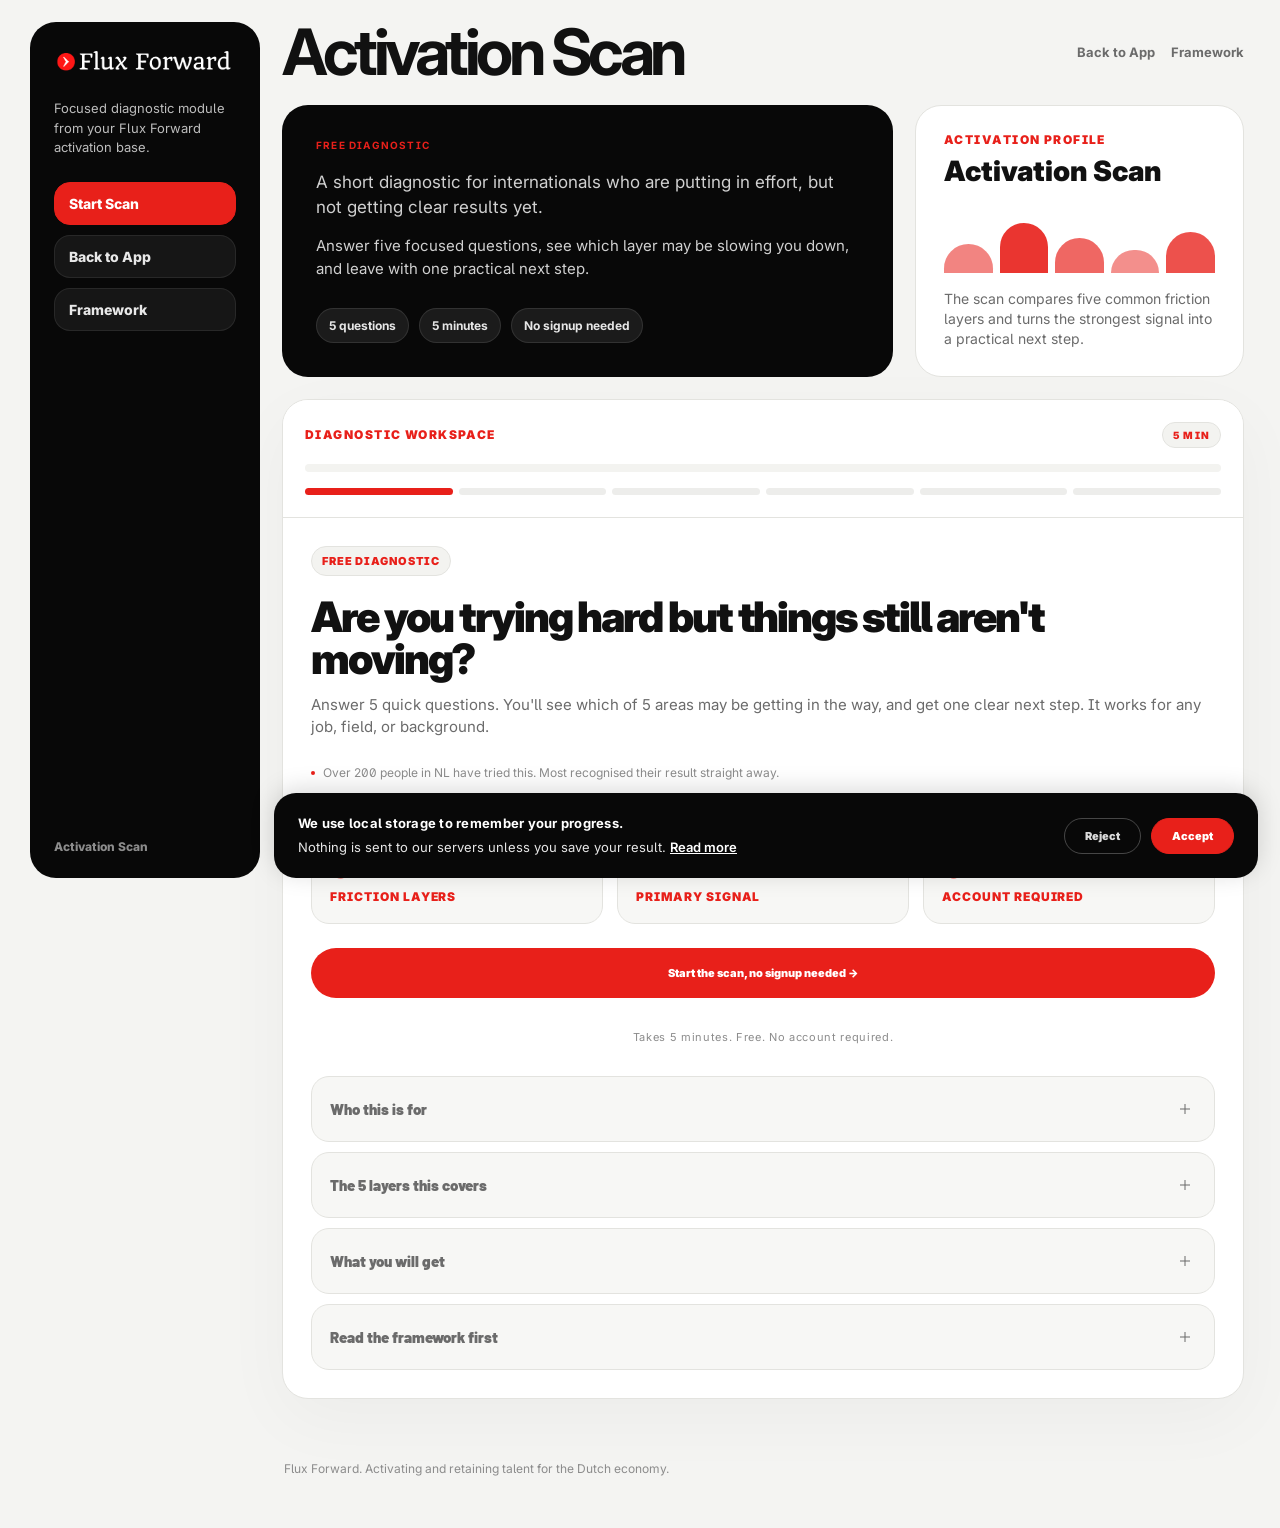
==== index.html @ 761796fd "Add files via upload" ====
<!DOCTYPE html>
<html lang="en">
<head>
  <meta charset="UTF-8" />
  <meta name="viewport" content="width=device-width, initial-scale=1.0" />
  <title>Activation Scan: Flux Forward</title>
  <meta name="description" content="A 5-minute diagnostic for internationals in the Netherlands. Find out which layer may be getting in the way of your progress." />
  <link rel="preconnect" href="https://fonts.googleapis.com" />
  <link rel="preconnect" href="https://fonts.gstatic.com" crossorigin />
  <link href="https://fonts.googleapis.com/css2?family=Barlow:ital,wght@0,400;0,600;0,700;1,700&family=Barlow+Condensed:wght@700;800&family=Inter:wght@400;600;700;800;900&display=swap" rel="stylesheet" />
  <style>
    *, *::before, *::after { box-sizing: border-box; margin: 0; padding: 0; }

    :root {
      --red: #E8201A;
      --red-dark: #c0180f;
      --red-light: #fff8f7;
      --red-mid: #fde8e7;
      --text: #111111;
      --text-muted: #5a5a5a;
      --text-hint: #a8a8a8;
      --border: rgba(0,0,0,0.06);
      --border-strong: rgba(0,0,0,0.14);
      --bg: #fafaf8;
      --bg-card: #ffffff;
      --bg-off: #f4f3f0;
      --bg-subtle: #faf9f7;
      --green: #0f6b37;
      --green-light: #f0f8f3;
      --transition: 0.2s cubic-bezier(0.32, 0.72, 0, 1);
      --transition-slow: 0.4s cubic-bezier(0.32, 0.72, 0, 1);
    }

    html { scroll-behavior: smooth; }

    body {
      font-family: 'Barlow', sans-serif;
      background: var(--bg);
      color: var(--text);
      min-height: 100vh;
      display: flex;
      flex-direction: column;
      -webkit-font-smoothing: antialiased;
      -moz-osx-font-smoothing: grayscale;
      font-feature-settings: "ss01", "ss02";
    }

    ::selection { background: var(--text); color: white; }

    /* ── NAV ── */
    nav {
      padding: 1.25rem 2rem;
      display: flex;
      align-items: center;
      justify-content: space-between;
      background: rgba(250, 250, 248, 0.85);
      backdrop-filter: blur(20px);
      -webkit-backdrop-filter: blur(20px);
      border-bottom: 1px solid var(--border);
      position: sticky;
      top: 0;
      z-index: 100;
    }
    .nav-logo { text-decoration: none; display: inline-flex; align-items: center; gap: 8px; }
    .nav-logo::before {
      content: '';
      width: 7px;
      height: 7px;
      background: var(--red);
      border-radius: 50%;
    }
    .logo-text {
      font-weight: 700;
      font-size: 12px;
      letter-spacing: 0.14em;
      color: var(--text);
      text-transform: uppercase;
    }
    .nav-tag {
      font-size: 10px;
      font-weight: 600;
      color: var(--text-hint);
      letter-spacing: 0.16em;
      text-transform: uppercase;
    }

    /* ── HERO ── */
    .hero {
      padding: 6rem 2rem 4.5rem;
      text-align: center;
      max-width: 760px;
      margin: 0 auto;
      position: relative;
    }
    .hero-badge {
      display: inline-flex;
      align-items: center;
      gap: 8px;
      font-size: 10px;
      font-weight: 700;
      letter-spacing: 0.18em;
      text-transform: uppercase;
      color: var(--red);
      margin-bottom: 2.5rem;
      padding: 6px 14px;
      background: var(--red-mid);
      border-radius: 100px;
    }
    .hero-badge::before {
      content: '';
      width: 6px;
      height: 6px;
      background: var(--red);
      border-radius: 50%;
      animation: pulse 2s ease-in-out infinite;
    }
    @keyframes pulse {
      0%, 100% { opacity: 1; transform: scale(1); }
      50% { opacity: 0.5; transform: scale(0.85); }
    }
    .hero h1 {
      font-family: 'Barlow Condensed', sans-serif;
      font-weight: 800;
      font-size: clamp(2.6rem, 7vw, 4.8rem);
      line-height: 0.95;
      text-transform: uppercase;
      color: var(--text);
      margin-bottom: 1.75rem;
      letter-spacing: -0.015em;
    }
    .hero h1 em {
      font-style: italic;
      color: var(--red);
      position: relative;
    }
    .hero-subtitle {
      font-size: 12px;
      font-weight: 700;
      color: var(--text-hint);
      letter-spacing: 0.08em;
      text-transform: uppercase;
      margin-bottom: 1.5rem;
    }
    .hero p {
      font-size: 17px;
      color: var(--text-muted);
      line-height: 1.7;
      max-width: 480px;
      margin: 0 auto 3rem;
      font-weight: 400;
    }
    .hero-meta {
      display: inline-flex;
      align-items: center;
      gap: 1.5rem;
      font-size: 10px;
      font-weight: 700;
      letter-spacing: 0.16em;
      text-transform: uppercase;
      color: var(--text-hint);
    }
    .hero-meta-item { position: relative; }
    .hero-meta-item:not(:last-child)::after {
      content: '';
      position: absolute;
      right: -0.8rem;
      top: 50%;
      transform: translateY(-50%);
      width: 3px;
      height: 3px;
      background: var(--text-hint);
      border-radius: 50%;
      opacity: 0.5;
    }

    /* ── SCAN CONTAINER & CARD ── */
    .scan-container {
      max-width: 580px;
      margin: 0 auto 8rem;
      padding: 0 1.5rem;
      width: 100%;
    }
    .scan-card {
      background: var(--bg-card);
      border: 1px solid var(--border);
      border-radius: 4px;
      padding: 2.75rem;
      box-shadow:
        0 1px 2px rgba(0,0,0,0.02),
        0 8px 32px rgba(0,0,0,0.04);
    }

    /* ── PROGRESS ── */
    .progress-track {
      height: 2px;
      background: var(--bg-off);
      margin-bottom: 0.875rem;
      overflow: hidden;
      border-radius: 2px;
    }
    .progress-fill {
      height: 100%;
      background: var(--text);
      transition: width 0.6s cubic-bezier(0.32, 0.72, 0, 1);
      border-radius: 2px;
    }
    .progress-text {
      font-size: 10px;
      font-weight: 700;
      letter-spacing: 0.14em;
      text-transform: uppercase;
      color: var(--text-hint);
      margin-bottom: 2.25rem;
    }

    /* ── STEPS & ANIMATIONS ── */
    .step { display: none; }
    .step.active {
      display: block;
      animation: stepIn 0.4s cubic-bezier(0.32, 0.72, 0, 1) both;
    }
    @keyframes stepIn {
      from { opacity: 0; transform: translateY(8px); }
      to { opacity: 1; transform: translateY(0); }
    }
    @keyframes fadeUp {
      from { opacity: 0; transform: translateY(4px); }
      to { opacity: 1; transform: translateY(0); }
    }

    /* ── STEP ELEMENTS ── */
    .step-label {
      display: inline-block;
      font-size: 9px;
      font-weight: 700;
      letter-spacing: 0.18em;
      text-transform: uppercase;
      color: var(--red);
      margin-bottom: 1.25rem;
      padding: 4px 10px;
      background: var(--red-mid);
      border-radius: 100px;
    }
    .question-text {
      font-family: 'Barlow Condensed', sans-serif;
      font-weight: 800;
      font-size: 26px;
      line-height: 1.15;
      color: var(--text);
      margin-bottom: 0.875rem;
      text-transform: uppercase;
      letter-spacing: -0.005em;
    }
    .question-context {
      font-size: 13px;
      color: var(--text-muted);
      line-height: 1.65;
      margin-bottom: 1.75rem;
      font-style: normal;
      padding: 0;
      border: none;
    }

    /* ── CHOICES ── */
    .choice-wrap {
      display: flex;
      flex-direction: column;
      gap: 6px;
      margin-bottom: 2.25rem;
    }
    .choice-option {
      display: flex;
      align-items: flex-start;
      gap: 14px;
      padding: 14px 16px;
      border: 1px solid var(--border-strong);
      border-radius: 3px;
      cursor: pointer;
      background: var(--bg-card);
      user-select: none;
      transition: all var(--transition);
      position: relative;
    }
    .choice-option:hover {
      border-color: var(--text);
      transform: translateX(2px);
    }
    .choice-option.selected {
      border-color: var(--red);
      background: var(--red-light);
      box-shadow: 0 0 0 3px rgba(232,32,26,0.08);
    }
    .choice-dot {
      width: 18px;
      height: 18px;
      border-radius: 50%;
      border: 1.5px solid var(--border-strong);
      flex-shrink: 0;
      display: flex;
      align-items: center;
      justify-content: center;
      transition: all var(--transition);
      margin-top: 1px;
    }
    .choice-option.selected .choice-dot {
      background: var(--red);
      border-color: var(--red);
      transform: scale(1.05);
    }
    .choice-inner {
      width: 6px;
      height: 6px;
      border-radius: 50%;
      background: white;
      opacity: 0;
      transition: opacity var(--transition);
    }
    .choice-option.selected .choice-inner { opacity: 1; }
    .choice-text {
      font-size: 14px;
      color: var(--text);
      line-height: 1.5;
    }

    /* ── PREVIEW SCREEN ── */
    .preview-action-block { margin-bottom: 2rem; }
    .preview-tagline {
      font-size: 15px;
      color: var(--text-muted);
      line-height: 1.7;
      margin-bottom: 1.25rem;
    }
    .preview-stats-line {
      font-size: 12px;
      color: var(--text-hint);
      line-height: 1.5;
      margin-bottom: 1.5rem;
      font-style: normal;
      display: inline-flex;
      align-items: center;
      gap: 8px;
    }
    .preview-stats-line::before {
      content: '';
      width: 4px;
      height: 4px;
      background: var(--red);
      border-radius: 50%;
      flex-shrink: 0;
    }
    .preview-reassurance {
      font-size: 11px;
      color: var(--text-hint);
      text-align: center;
      letter-spacing: 0.06em;
      margin-top: 1rem;
    }
    .layer-preview-item {
      display: flex;
      gap: 14px;
      padding: 12px 0;
      border-bottom: 1px solid var(--border);
      align-items: flex-start;
    }
    .layer-preview-item:last-child { border-bottom: none; }
    .layer-preview-num {
      font-size: 10px;
      font-weight: 700;
      color: var(--red);
      width: 18px;
      flex-shrink: 0;
      padding-top: 3px;
      letter-spacing: 0.06em;
    }
    .layer-preview-name {
      font-size: 13px;
      font-weight: 700;
      color: var(--text);
      margin-bottom: 3px;
    }
    .layer-preview-desc {
      font-size: 12px;
      color: var(--text-muted);
      line-height: 1.55;
    }

    /* ── ACCORDION ── */
    .accordion-section { border-top: 1px solid var(--border); }
    .accordion-toggle {
      width: 100%;
      display: flex;
      align-items: center;
      justify-content: space-between;
      padding: 1rem 0;
      background: none;
      border: none;
      cursor: pointer;
      font-family: 'Barlow', sans-serif;
      font-size: 12px;
      font-weight: 700;
      color: var(--text-muted);
      letter-spacing: 0.06em;
      text-align: left;
      transition: color var(--transition);
    }
    .accordion-toggle:hover { color: var(--text); }
    .accordion-icon {
      width: 20px;
      height: 20px;
      flex-shrink: 0;
      position: relative;
      transition: transform 0.25s cubic-bezier(0.32, 0.72, 0, 1);
    }
    .accordion-icon::before, .accordion-icon::after {
      content: '';
      position: absolute;
      background: var(--text-hint);
      transition: background var(--transition);
    }
    .accordion-icon::before {
      width: 10px;
      height: 1px;
      top: 50%;
      left: 50%;
      transform: translate(-50%, -50%);
    }
    .accordion-icon::after {
      width: 1px;
      height: 10px;
      top: 50%;
      left: 50%;
      transform: translate(-50%, -50%);
      transition: transform 0.25s cubic-bezier(0.32, 0.72, 0, 1);
    }
    .accordion-icon.open { transform: rotate(180deg); }
    .accordion-icon.open::after { transform: translate(-50%, -50%) scaleY(0); }
    .accordion-icon.open::before, .accordion-toggle:hover .accordion-icon::before, .accordion-toggle:hover .accordion-icon::after { background: var(--red); }
    .accordion-body {
      padding: 0 0 1.25rem;
      color: var(--text-muted);
      font-size: 13px;
      line-height: 1.7;
      animation: fadeUp 0.25s ease both;
    }
    .accordion-link {
      display: inline-flex;
      align-items: center;
      gap: 6px;
      font-size: 13px;
      color: var(--red);
      text-decoration: none;
      font-weight: 600;
      padding: 6px 0;
      transition: gap var(--transition);
    }
    .accordion-link:hover { gap: 10px; }

    /* ── FORM FIELDS ── */
    .field { margin-bottom: 1.1rem; }
    .field label {
      display: block;
      font-size: 10px;
      font-weight: 700;
      letter-spacing: 0.16em;
      text-transform: uppercase;
      color: var(--text-muted);
      margin-bottom: 8px;
    }
    .field input[type="text"], .field input[type="email"] {
      width: 100%;
      padding: 13px 14px;
      border: 1px solid var(--border-strong);
      border-radius: 3px;
      font-size: 15px;
      font-family: 'Barlow', sans-serif;
      background: var(--bg-card);
      color: var(--text);
      outline: none;
      transition: all var(--transition);
    }
    .field input:focus {
      border-color: var(--text);
      box-shadow: 0 0 0 3px rgba(17,17,17,0.06);
    }
    .gdpr-note {
      font-size: 11px;
      color: var(--text-hint);
      line-height: 1.65;
      margin-bottom: 1.5rem;
    }
    .gdpr-note a { color: var(--text-hint); text-decoration: underline; }

    /* ── BUTTONS ── */
    .btn-primary {
      width: 100%;
      padding: 16px;
      border: none;
      border-radius: 3px;
      font-size: 11px;
      font-weight: 700;
      font-family: 'Barlow', sans-serif;
      letter-spacing: 0.16em;
      text-transform: uppercase;
      cursor: pointer;
      background: var(--text);
      color: white;
      transition: background var(--transition), transform 0.1s;
      position: relative;
    }
    .btn-primary span { position: relative; z-index: 1; }
    .btn-primary:not(:disabled):hover { background: var(--red); }
    .btn-primary:disabled { background: #d4d4d4; color: white; cursor: not-allowed; }
    .btn-primary:not(:disabled):active { transform: scale(0.98); }
    .btn-secondary {
      width: 100%;
      padding: 16px;
      border: 1px solid var(--border-strong);
      border-radius: 3px;
      font-size: 11px;
      font-weight: 700;
      font-family: 'Barlow', sans-serif;
      letter-spacing: 0.16em;
      text-transform: uppercase;
      cursor: pointer;
      background: transparent;
      color: var(--text);
      transition: all var(--transition);
    }
    .btn-secondary:hover { background: var(--text); color: white; border-color: var(--text); }
    .btn-secondary:active { transform: scale(0.98); }
    .btn-row { display: grid; grid-template-columns: 1fr 1fr; gap: 0.75rem; }
    .btn-cta {
      display: block;
      width: 100%;
      padding: 18px;
      background: var(--red);
      color: white;
      border: none;
      border-radius: 3px;
      font-size: 11px;
      font-weight: 700;
      font-family: 'Barlow', sans-serif;
      letter-spacing: 0.16em;
      text-transform: uppercase;
      text-align: center;
      text-decoration: none;
      cursor: pointer;
      transition: all var(--transition);
      box-shadow: 0 1px 2px rgba(232,32,26,0.1), 0 6px 20px rgba(232,32,26,0.18);
    }
    .btn-cta:hover {
      background: var(--red-dark);
      box-shadow: 0 2px 4px rgba(232,32,26,0.15), 0 12px 32px rgba(232,32,26,0.25);
      transform: translateY(-1px);
    }
    .btn-cta:active { transform: translateY(0); }
    .btn-inline {
      display: block;
      width: 100%;
      padding: 13px 16px;
      background: transparent;
      color: var(--text-muted);
      border: 1px solid var(--border-strong);
      border-radius: 3px;
      font-size: 11px;
      font-weight: 700;
      font-family: 'Barlow', sans-serif;
      letter-spacing: 0.12em;
      text-transform: uppercase;
      text-align: center;
      text-decoration: none;
      cursor: pointer;
      transition: all var(--transition);
      margin-bottom: 2rem;
    }
    .btn-inline:hover {
      background: var(--text);
      color: white;
      border-color: var(--text);
    }

    /* ── RESULT ── */
    .result-eyebrow {
      display: inline-block;
      font-size: 10px;
      font-weight: 700;
      letter-spacing: 0.18em;
      text-transform: uppercase;
      color: var(--red);
      margin-bottom: 1rem;
      padding: 4px 10px;
      background: var(--red-mid);
      border-radius: 100px;
    }
    .result-title {
      font-family: 'Barlow Condensed', sans-serif;
      font-weight: 800;
      font-size: 34px;
      line-height: 1.05;
      color: var(--text);
      text-transform: uppercase;
      margin-bottom: 1.25rem;
      letter-spacing: -0.01em;
    }
    .result-desc {
      font-size: 15px;
      color: var(--text-muted);
      line-height: 1.75;
      margin-bottom: 1.75rem;
    }
    .insight-box {
      border: none;
      border-left: 2px solid var(--red);
      padding: 0.25rem 0 0.25rem 1.25rem;
      background: transparent;
      margin-bottom: 1.5rem;
    }
    .insight-label {
      font-size: 10px;
      font-weight: 700;
      letter-spacing: 0.18em;
      text-transform: uppercase;
      color: var(--red);
      margin-bottom: 8px;
    }
    .insight-text { font-size: 14px; color: var(--text); line-height: 1.75; }
    .next-box {
      border: none;
      border-left: 2px solid var(--green);
      padding: 0.25rem 0 0.25rem 1.25rem;
      background: transparent;
      margin-bottom: 2rem;
    }
    .next-label {
      font-size: 10px;
      font-weight: 700;
      letter-spacing: 0.18em;
      text-transform: uppercase;
      color: var(--green);
      margin-bottom: 8px;
    }
    .next-text { font-size: 14px; color: var(--text); line-height: 1.75; }

    /* ── ALL LAYERS / BAR CHART ── */
    .all-layers { margin-bottom: 2rem; }
    .all-layers-title {
      font-size: 10px;
      font-weight: 700;
      letter-spacing: 0.16em;
      text-transform: uppercase;
      color: var(--text-hint);
      margin-bottom: 1rem;
    }
    .layer-row {
      display: flex;
      align-items: center;
      gap: 12px;
      padding: 10px 0;
      border-bottom: 1px solid var(--border);
    }
    .layer-row:last-child { border-bottom: none; }
    .layer-row-name { font-size: 13px; font-weight: 600; color: var(--text); flex: 1; }
    .layer-bar-wrap {
      width: 120px;
      height: 4px;
      background: var(--bg-off);
      overflow: hidden;
      border-radius: 100px;
    }
    .layer-bar-fill {
      height: 100%;
      background: var(--red);
      border-radius: 100px;
      transition: width 0.7s cubic-bezier(0.32, 0.72, 0, 1);
    }
    .layer-bar-fill.low { background: #d4d4d4; }
    .layer-score-label {
      font-size: 10px;
      font-weight: 700;
      color: var(--text-hint);
      width: 56px;
      text-align: right;
      text-transform: uppercase;
      letter-spacing: 0.06em;
    }

    /* ── SECONDARY LAYERS ── */
    .secondary-section { margin-bottom: 2rem; }
    .secondary-title {
      font-size: 10px;
      font-weight: 700;
      letter-spacing: 0.16em;
      text-transform: uppercase;
      color: var(--text-hint);
      margin-bottom: 1rem;
    }
    .secondary-layer {
      border: 1px solid var(--border);
      border-radius: 3px;
      padding: 1rem 1.25rem;
      margin-bottom: 0.5rem;
      background: var(--bg-subtle);
      transition: all var(--transition);
    }
    .secondary-layer:hover { border-color: var(--border-strong); }
    .secondary-layer-name {
      font-size: 11px;
      font-weight: 700;
      letter-spacing: 0.1em;
      text-transform: uppercase;
      color: var(--text);
      margin-bottom: 4px;
    }
    .secondary-layer-text { font-size: 13px; color: var(--text-muted); line-height: 1.6; }

    /* ── ACCURACY BOX ── */
    .accuracy-box {
      border: 1px solid var(--border);
      border-radius: 3px;
      padding: 1.25rem;
      margin-bottom: 1.5rem;
      background: var(--bg-subtle);
    }
    .accuracy-title { font-size: 13px; font-weight: 700; color: var(--text); margin-bottom: 0.5rem; }
    .accuracy-sub { font-size: 13px; color: var(--text-muted); line-height: 1.65; margin-bottom: 0.75rem; }
    .accuracy-link {
      display: inline-flex;
      align-items: center;
      gap: 6px;
      font-size: 13px;
      color: var(--red);
      text-decoration: none;
      font-weight: 600;
      transition: gap var(--transition);
    }
    .accuracy-link:hover { gap: 10px; }

    /* ── DIVIDER ── */
    .divider {
      height: 1px;
      background: var(--border);
      margin: 2rem 0;
    }

    /* ── EMAIL CAPTURE ── */
    .email-capture {
      border: 1px solid var(--border);
      border-radius: 3px;
      padding: 1.75rem;
      margin-bottom: 1.5rem;
      background: var(--bg-subtle);
    }
    .email-capture-title {
      font-family: 'Barlow Condensed', sans-serif;
      font-weight: 800;
      font-size: 22px;
      text-transform: uppercase;
      color: var(--text);
      margin-bottom: 0.5rem;
      letter-spacing: -0.005em;
    }
    .email-capture-sub { font-size: 13px; color: var(--text-muted); line-height: 1.65; margin-bottom: 1.25rem; }
    .email-capture-success { font-size: 14px; color: var(--green); font-weight: 600; padding: 0.75rem 0; display: none; }

    /* ── CTA SECTION ── */
    .cta-softener {
      font-size: 13px;
      color: var(--text-muted);
      line-height: 1.65;
      margin-bottom: 1.25rem;
      font-style: normal;
      padding: 0 0 0 1rem;
      border-left: 2px solid var(--border-strong);
    }
    .cta-title {
      font-family: 'Barlow Condensed', sans-serif;
      font-weight: 800;
      font-size: 28px;
      text-transform: uppercase;
      color: var(--text);
      margin-bottom: 0.6rem;
      letter-spacing: -0.005em;
      line-height: 1.1;
    }
    .cta-sub { font-size: 14px; color: var(--text-muted); line-height: 1.7; margin-bottom: 1.5rem; }
    .minor-links { margin-top: 1.5rem; display: flex; flex-direction: column; gap: 0.5rem; }
    .minor-link {
      font-size: 13px;
      color: var(--text-muted);
      text-decoration: none;
      transition: color var(--transition);
      display: inline-flex;
      align-items: center;
      gap: 6px;
    }
    .minor-link:hover { color: var(--red); }
    .minor-link::before { content: '→'; opacity: 0.5; }

    /* ── TOOLTIP ── */
    .tooltip-wrap { position: relative; display: inline-flex; align-items: center; gap: 5px; }
    .tooltip-icon {
      width: 14px;
      height: 14px;
      border-radius: 50%;
      background: var(--bg-off);
      border: 1px solid var(--border-strong);
      color: var(--text-hint);
      font-size: 9px;
      font-weight: 700;
      display: inline-flex;
      align-items: center;
      justify-content: center;
      cursor: help;
      flex-shrink: 0;
      transition: all var(--transition);
    }
    .tooltip-wrap:hover .tooltip-icon {
      background: var(--text);
      color: white;
      border-color: var(--text);
    }
    .tooltip-popup {
      display: none;
      position: absolute;
      bottom: calc(100% + 8px);
      left: 50%;
      transform: translateX(-50%);
      background: var(--text);
      color: white;
      font-size: 12px;
      line-height: 1.5;
      padding: 10px 14px;
      width: 220px;
      z-index: 10;
      pointer-events: none;
      font-weight: 400;
      border-radius: 4px;
      box-shadow: 0 8px 24px rgba(0,0,0,0.18);
    }
    .tooltip-popup::after {
      content: '';
      position: absolute;
      top: 100%;
      left: 50%;
      transform: translateX(-50%);
      border: 5px solid transparent;
      border-top-color: var(--text);
    }
    .tooltip-wrap:hover .tooltip-popup,
    .tooltip-wrap:focus-within .tooltip-popup { display: block; }

    /* ── GUIDED ACTIVATION LAYER ── */
    .guided-layer { animation: stepIn 0.4s ease both; }
    .guided-question {
      font-family: 'Barlow Condensed', sans-serif;
      font-weight: 800;
      font-size: 22px;
      line-height: 1.2;
      color: var(--text);
      margin-bottom: 1.5rem;
      text-transform: uppercase;
      letter-spacing: -0.005em;
    }
    .guided-choices { display: flex; flex-direction: column; gap: 6px; margin-bottom: 2rem; }
    .guided-choice {
      display: flex;
      align-items: flex-start;
      gap: 14px;
      padding: 13px 16px;
      border: 1px solid var(--border-strong);
      border-radius: 3px;
      cursor: pointer;
      background: var(--bg-card);
      user-select: none;
      transition: all var(--transition);
    }
    .guided-choice:hover {
      border-color: var(--text);
      transform: translateX(2px);
    }
    .guided-choice.selected {
      border-color: var(--red);
      background: var(--red-light);
      box-shadow: 0 0 0 3px rgba(232,32,26,0.08);
    }
    .guided-choice-dot {
      width: 18px;
      height: 18px;
      border-radius: 50%;
      border: 1.5px solid var(--border-strong);
      flex-shrink: 0;
      display: flex;
      align-items: center;
      justify-content: center;
      transition: all var(--transition);
      margin-top: 2px;
    }
    .guided-choice.selected .guided-choice-dot {
      background: var(--red);
      border-color: var(--red);
      transform: scale(1.05);
    }
    .guided-choice-dot-inner {
      width: 6px;
      height: 6px;
      border-radius: 50%;
      background: white;
      opacity: 0;
      transition: opacity var(--transition);
    }
    .guided-choice.selected .guided-choice-dot-inner { opacity: 1; }
    .guided-choice-text { font-size: 14px; color: var(--text); line-height: 1.5; }
    .guided-response { display: none; animation: stepIn 0.4s ease both; }
    .guided-response.visible { display: block; }
    .guided-interpretation {
      border: none;
      border-left: 2px solid var(--border-strong);
      padding: 0.25rem 0 0.25rem 1.25rem;
      background: transparent;
      margin-bottom: 1.5rem;
    }
    .guided-interpretation-label {
      font-size: 10px;
      font-weight: 700;
      letter-spacing: 0.16em;
      text-transform: uppercase;
      color: var(--text-hint);
      margin-bottom: 8px;
    }
    .guided-interpretation-text { font-size: 14px; color: var(--text); line-height: 1.75; }
    .guided-next {
      border: none;
      border-left: 2px solid var(--green);
      padding: 0.25rem 0 0.25rem 1.25rem;
      background: transparent;
      margin-bottom: 1.75rem;
    }
    .guided-next-label {
      font-size: 10px;
      font-weight: 700;
      letter-spacing: 0.16em;
      text-transform: uppercase;
      color: var(--green);
      margin-bottom: 8px;
    }
    .guided-next-text { font-size: 14px; color: var(--text); line-height: 1.75; }
    .guided-support {
      border: 1px solid var(--border);
      border-radius: 3px;
      padding: 1.25rem;
      background: var(--bg-subtle);
      margin-bottom: 1.5rem;
    }
    .guided-support-text { font-size: 13px; color: var(--text-muted); line-height: 1.6; margin-bottom: 0.75rem; }
    .guided-support-link {
      display: inline-flex;
      align-items: center;
      gap: 6px;
      font-size: 13px;
      color: var(--red);
      text-decoration: none;
      font-weight: 600;
      transition: gap var(--transition);
    }
    .guided-support-link:hover { gap: 10px; }
    .guided-back {
      display: inline-flex;
      align-items: center;
      gap: 6px;
      font-size: 11px;
      font-weight: 700;
      letter-spacing: 0.12em;
      text-transform: uppercase;
      color: var(--text-hint);
      cursor: pointer;
      background: none;
      border: none;
      padding: 0;
      margin-bottom: 1.5rem;
      font-family: 'Barlow', sans-serif;
      transition: color var(--transition), gap var(--transition);
    }
    .guided-back:hover { color: var(--red); gap: 10px; }
    .guided-separator { height: 1px; background: var(--border); margin: 2rem 0; }
    .guided-entry {
      border: 1px solid var(--border);
      border-radius: 3px;
      padding: 1.75rem;
      margin-top: 2rem;
      background: var(--bg-subtle);
    }
    .guided-entry-label {
      display: inline-block;
      font-size: 10px;
      font-weight: 700;
      letter-spacing: 0.18em;
      text-transform: uppercase;
      color: var(--red);
      margin-bottom: 0.875rem;
      padding: 4px 10px;
      background: var(--red-mid);
      border-radius: 100px;
    }
    .guided-entry-title {
      font-family: 'Barlow Condensed', sans-serif;
      font-weight: 800;
      font-size: 22px;
      text-transform: uppercase;
      color: var(--text);
      margin-bottom: 0.6rem;
      letter-spacing: -0.005em;
    }
    .guided-entry-sub { font-size: 14px; color: var(--text-muted); line-height: 1.7; margin-bottom: 1.5rem; }

    /* ── FIELD-AGNOSTIC NOTE ── */
    .field-agnostic-note {
      font-size: 11px;
      color: var(--text-hint);
      font-style: normal;
      margin-bottom: 1.5rem;
      padding: 8px 12px;
      background: var(--bg-off);
      border-radius: 3px;
      border-left: none;
      display: inline-flex;
      align-items: flex-start;
      gap: 8px;
      width: 100%;
      line-height: 1.6;
    }
    .field-agnostic-note::before {
      content: '✦';
      color: var(--red);
      flex-shrink: 0;
    }

    /* ── CHECKBOX ── */
    .checkbox-label {
      display: flex;
      align-items: flex-start;
      gap: 10px;
      font-size: 13px;
      color: var(--text-muted);
      cursor: pointer;
      margin-bottom: 1rem;
      line-height: 1.5;
    }
    .checkbox-label input { margin-top: 2px; accent-color: var(--red); flex-shrink: 0; }


    /* ── GDPR CONSENT CHECKBOX ── */
    .consent-row {
      display: flex;
      align-items: flex-start;
      gap: 10px;
      padding: 12px 14px;
      background: var(--bg-off);
      border-radius: 3px;
      border-left: 2px solid var(--border-strong);
      margin-bottom: 1.25rem;
      transition: border-color var(--transition);
    }
    .consent-row.checked { border-left-color: var(--red); background: var(--red-light); }
    .consent-row input[type="checkbox"] {
      margin-top: 2px;
      width: 16px;
      height: 16px;
      flex-shrink: 0;
      accent-color: var(--red);
      cursor: pointer;
    }
    .consent-row label {
      font-size: 13px;
      color: var(--text);
      line-height: 1.5;
      cursor: pointer;
      text-transform: none;
      letter-spacing: 0;
      font-weight: 400;
      flex: 1;
    }
    .consent-row .consent-link {
      display: inline;
      color: var(--red);
      text-decoration: underline;
      font-weight: 600;
      cursor: pointer;
      background: none;
      border: none;
      padding: 0;
      font-family: inherit;
      font-size: inherit;
    }
    .consent-row .consent-link:hover { color: var(--red-dark); }

    /* ── MODAL ── */
    .modal-overlay {
      display: none;
      position: fixed;
      inset: 0;
      background: rgba(17,17,17,0.55);
      backdrop-filter: blur(4px);
      -webkit-backdrop-filter: blur(4px);
      z-index: 1000;
      align-items: center;
      justify-content: center;
      padding: 1.5rem;
      animation: modalFade 0.2s ease;
    }
    .modal-overlay.visible { display: flex; }
    @keyframes modalFade {
      from { opacity: 0; }
      to { opacity: 1; }
    }
    .modal-content {
      background: var(--bg-card);
      max-width: 540px;
      width: 100%;
      max-height: 85vh;
      overflow-y: auto;
      border-radius: 4px;
      padding: 2rem;
      position: relative;
      animation: modalSlide 0.3s cubic-bezier(0.32, 0.72, 0, 1);
      box-shadow: 0 24px 48px rgba(0,0,0,0.18);
    }
    @keyframes modalSlide {
      from { opacity: 0; transform: translateY(20px) scale(0.97); }
      to { opacity: 1; transform: translateY(0) scale(1); }
    }
    .modal-close {
      position: absolute;
      top: 1rem;
      right: 1rem;
      width: 32px;
      height: 32px;
      background: none;
      border: 1px solid var(--border);
      border-radius: 3px;
      font-size: 18px;
      color: var(--text-hint);
      cursor: pointer;
      display: flex;
      align-items: center;
      justify-content: center;
      transition: all var(--transition);
      line-height: 1;
    }
    .modal-close:hover { color: var(--text); border-color: var(--text); }
    .modal-eyebrow {
      display: inline-block;
      font-size: 9px;
      font-weight: 700;
      letter-spacing: 0.18em;
      text-transform: uppercase;
      color: var(--red);
      margin-bottom: 0.875rem;
      padding: 4px 10px;
      background: var(--red-mid);
      border-radius: 100px;
    }
    .modal-title {
      font-family: 'Barlow Condensed', sans-serif;
      font-weight: 800;
      font-size: 26px;
      text-transform: uppercase;
      color: var(--text);
      margin-bottom: 1rem;
      line-height: 1.1;
      letter-spacing: -0.005em;
    }
    .modal-section { margin-bottom: 1.25rem; }
    .modal-section-title {
      font-size: 11px;
      font-weight: 700;
      letter-spacing: 0.12em;
      text-transform: uppercase;
      color: var(--text);
      margin-bottom: 0.5rem;
    }
    .modal-section-text {
      font-size: 13px;
      color: var(--text-muted);
      line-height: 1.7;
    }
    .modal-section-text a { color: var(--red); text-decoration: underline; font-weight: 600; }
    .modal-divider { height: 1px; background: var(--border); margin: 1.25rem 0; }
    .modal-actions {
      display: flex;
      gap: 0.75rem;
      margin-top: 1.5rem;
    }
    .modal-actions .btn-primary { flex: 1; }


    /* ── COOKIE BANNER ── */
    .cookie-banner {
      display: none;
      position: fixed;
      bottom: 0;
      left: 0;
      right: 0;
      background: var(--text);
      color: white;
      padding: 1.25rem 1.5rem;
      z-index: 999;
      box-shadow: 0 -4px 24px rgba(0,0,0,0.15);
      animation: bannerSlide 0.35s cubic-bezier(0.32, 0.72, 0, 1);
    }
    .cookie-banner.visible { display: block; }
    @keyframes bannerSlide {
      from { transform: translateY(100%); }
      to { transform: translateY(0); }
    }
    .cookie-banner-inner {
      max-width: 1100px;
      margin: 0 auto;
      display: flex;
      align-items: center;
      gap: 1.5rem;
      flex-wrap: wrap;
      justify-content: space-between;
    }
    .cookie-banner-text {
      font-size: 13px;
      line-height: 1.6;
      color: rgba(255,255,255,0.9);
      flex: 1;
      min-width: 240px;
    }
    .cookie-banner-text strong {
      color: white;
      font-weight: 700;
      display: block;
      margin-bottom: 3px;
      font-size: 13px;
      letter-spacing: 0.02em;
    }
    .cookie-banner-text a {
      color: white;
      text-decoration: underline;
      font-weight: 600;
    }
    .cookie-banner-actions {
      display: flex;
      gap: 0.625rem;
      flex-shrink: 0;
    }
    .cookie-btn {
      padding: 10px 20px;
      border-radius: 3px;
      font-size: 11px;
      font-weight: 700;
      font-family: 'Barlow', sans-serif;
      letter-spacing: 0.14em;
      text-transform: uppercase;
      cursor: pointer;
      transition: all var(--transition);
      border: 1px solid transparent;
      white-space: nowrap;
    }
    .cookie-btn-reject {
      background: transparent;
      color: rgba(255,255,255,0.85);
      border-color: rgba(255,255,255,0.25);
    }
    .cookie-btn-reject:hover {
      background: rgba(255,255,255,0.08);
      border-color: rgba(255,255,255,0.5);
      color: white;
    }
    .cookie-btn-accept {
      background: var(--red);
      color: white;
      border-color: var(--red);
    }
    .cookie-btn-accept:hover {
      background: var(--red-dark);
      border-color: var(--red-dark);
    }
    @media (max-width: 600px) {
      .cookie-banner { padding: 1rem 1.25rem; }
      .cookie-banner-inner { gap: 1rem; }
      .cookie-banner-text { min-width: 100%; }
      .cookie-banner-actions { width: 100%; }
      .cookie-btn { flex: 1; padding: 12px; }
    }

    /* ── FOOTER ── */
    footer {
      margin-top: auto;
      padding: 2.5rem 2rem;
      text-align: center;
      font-size: 10px;
      font-weight: 700;
      letter-spacing: 0.14em;
      text-transform: uppercase;
      color: var(--text-hint);
      border-top: 1px solid var(--border);
    }
    footer a { color: var(--text-hint); text-decoration: none; transition: color var(--transition); }
    footer a:hover { color: var(--red); }

    /* ── RESPONSIVE ── */
    @media (max-width: 600px) {
      nav { padding: 1rem 1.25rem; }
      .scan-card { padding: 1.75rem 1.25rem; }
      .hero { padding: 4rem 1.5rem 3rem; }
      .hero-meta { flex-wrap: wrap; gap: 1rem; }
      .hero-meta-item:not(:last-child)::after { display: none; }
      .btn-row { grid-template-columns: 1fr; }
      .layer-bar-wrap { width: 80px; }
      .question-text { font-size: 22px; }
      .result-title { font-size: 27px; }
      .cta-title { font-size: 24px; }
    }
    /* PRODUCT UI PASS */
    body {
      background:
        linear-gradient(135deg, rgba(232,32,26,0.07), transparent 28rem),
        radial-gradient(circle at top right, rgba(15,107,55,0.08), transparent 24rem),
        var(--bg);
    }
    nav {
      padding: 1rem 2rem;
      box-shadow: 0 1px 0 rgba(255,255,255,0.75) inset;
    }
    .nav-actions { display: flex; align-items: center; gap: 1rem; }
    .nav-link {
      color: var(--text-muted);
      font-size: 11px;
      font-weight: 700;
      letter-spacing: 0.12em;
      text-decoration: none;
      text-transform: uppercase;
      transition: color var(--transition);
    }
    .nav-link:hover { color: var(--red); }
    .product-shell {
      width: min(1180px, calc(100% - 40px));
      margin: 0 auto;
      padding: 4rem 0 6rem;
      display: grid;
      grid-template-columns: minmax(0, 0.95fr) minmax(460px, 1.05fr);
      gap: 3rem;
      align-items: start;
    }
    .hero {
      max-width: none;
      margin: 0;
      padding: 2.25rem 0 0;
      text-align: left;
      position: sticky;
      top: 5.25rem;
    }
    .hero-badge { margin-bottom: 1.6rem; border-radius: 4px; }
    .hero h1 {
      font-size: clamp(3.4rem, 7vw, 6.6rem);
      line-height: 0.88;
      max-width: 560px;
      margin-bottom: 1.25rem;
      letter-spacing: 0;
    }
    .hero-subtitle {
      color: var(--text);
      font-size: 14px;
      line-height: 1.5;
      letter-spacing: 0.08em;
      max-width: 520px;
      margin-bottom: 1rem;
    }
    .hero p {
      margin: 0 0 1.75rem;
      max-width: 520px;
      font-size: 18px;
    }
    .hero-meta {
      display: flex;
      justify-content: flex-start;
      flex-wrap: wrap;
      margin-bottom: 2rem;
    }
    .hero-panel {
      max-width: 520px;
      background: rgba(255,255,255,0.74);
      border: 1px solid rgba(0,0,0,0.08);
      border-radius: 8px;
      padding: 1rem;
      box-shadow: 0 22px 70px rgba(0,0,0,0.08);
      backdrop-filter: blur(18px);
    }
    .hero-panel-top {
      display: flex;
      align-items: center;
      justify-content: space-between;
      gap: 1rem;
      padding-bottom: 0.85rem;
      border-bottom: 1px solid var(--border);
      margin-bottom: 1rem;
    }
    .hero-panel-title {
      font-size: 11px;
      font-weight: 700;
      letter-spacing: 0.14em;
      text-transform: uppercase;
      color: var(--text);
    }
    .hero-panel-status {
      display: inline-flex;
      align-items: center;
      gap: 6px;
      color: var(--green);
      font-size: 11px;
      font-weight: 700;
      letter-spacing: 0.12em;
      text-transform: uppercase;
    }
    .hero-panel-status::before {
      content: '';
      width: 7px;
      height: 7px;
      border-radius: 50%;
      background: var(--green);
    }
    .signal-grid {
      display: grid;
      grid-template-columns: repeat(5, 1fr);
      gap: 8px;
      align-items: end;
      height: 120px;
      margin-bottom: 1rem;
    }
    .signal-bar {
      border-radius: 5px 5px 2px 2px;
      background: linear-gradient(180deg, var(--red), #111);
      min-height: 22px;
      opacity: 0.9;
    }
    .signal-bar:nth-child(1) { height: 45%; opacity: 0.55; }
    .signal-bar:nth-child(2) { height: 78%; }
    .signal-bar:nth-child(3) { height: 55%; opacity: 0.68; }
    .signal-bar:nth-child(4) { height: 36%; opacity: 0.5; }
    .signal-bar:nth-child(5) { height: 64%; opacity: 0.78; }
    .hero-panel-copy {
      color: var(--text-muted);
      font-size: 13px;
      line-height: 1.6;
    }
    .scan-container {
      max-width: none;
      margin: 0;
      padding: 0;
    }
    .scan-card {
      border-radius: 8px;
      padding: 0;
      overflow: hidden;
      box-shadow: 0 24px 80px rgba(17,17,17,0.12);
    }
    .scan-header {
      padding: 1.35rem 1.5rem 1.25rem;
      background: var(--text);
      color: white;
    }
    .scan-header-row {
      display: flex;
      align-items: center;
      justify-content: space-between;
      gap: 1rem;
      margin-bottom: 1rem;
    }
    .scan-kicker {
      color: rgba(255,255,255,0.62);
      font-size: 10px;
      font-weight: 700;
      letter-spacing: 0.16em;
      text-transform: uppercase;
    }
    .scan-time {
      border: 1px solid rgba(255,255,255,0.2);
      border-radius: 999px;
      color: rgba(255,255,255,0.82);
      font-size: 10px;
      font-weight: 700;
      letter-spacing: 0.12em;
      padding: 6px 10px;
      text-transform: uppercase;
      white-space: nowrap;
    }
    .progress-track { background: rgba(255,255,255,0.14); margin-bottom: 0.8rem; }
    .progress-fill { background: var(--red); }
    .progress-text { color: rgba(255,255,255,0.62); margin-bottom: 0; }
    .progress-steps {
      display: grid;
      grid-template-columns: repeat(6, 1fr);
      gap: 6px;
      margin-top: 1rem;
    }
    .progress-dot {
      height: 5px;
      border-radius: 999px;
      background: rgba(255,255,255,0.16);
      transition: background var(--transition), transform var(--transition);
    }
    .progress-dot.active { background: var(--red); transform: scaleY(1.35); }
    .scan-body { padding: 2.4rem; }
    .question-text, .result-title, .cta-title, .email-capture-title, .guided-question { letter-spacing: 0; }
    .question-text { font-size: 30px; line-height: 1.08; max-width: 760px; }
    .question-context, .preview-tagline { font-size: 15px; }
    .field-agnostic-note {
      border-radius: 6px;
      border: 1px solid var(--border);
      background: var(--bg-subtle);
      padding: 12px 14px;
      margin-bottom: 1.4rem;
    }
    .choice-wrap { gap: 10px; }
    .choice-option {
      border-radius: 7px;
      padding: 16px;
      background: linear-gradient(180deg, #fff, #fbfbf9);
    }
    .choice-option:hover { transform: translateY(-1px); box-shadow: 0 10px 22px rgba(17,17,17,0.06); }
    .choice-option.selected { box-shadow: 0 0 0 3px rgba(232,32,26,0.09), 0 10px 24px rgba(232,32,26,0.08); }
    .btn-primary, .btn-secondary, .btn-cta, .btn-inline, .cookie-btn { border-radius: 6px; }
    .btn-primary, .btn-cta { min-height: 50px; }
    .step-label, .result-eyebrow, .hero-badge { border-radius: 5px; }
    .preview-card-grid {
      display: grid;
      grid-template-columns: repeat(3, 1fr);
      gap: 10px;
      margin: 1.5rem 0;
    }
    .preview-card {
      border: 1px solid var(--border);
      border-radius: 7px;
      padding: 1rem;
      background: var(--bg-subtle);
    }
    .preview-card-value {
      font-family: 'Barlow Condensed', sans-serif;
      font-size: 28px;
      font-weight: 800;
      line-height: 1;
      color: var(--red);
      margin-bottom: 6px;
    }
    .preview-card-label {
      color: var(--text-muted);
      font-size: 12px;
      font-weight: 700;
      letter-spacing: 0.08em;
      line-height: 1.35;
      text-transform: uppercase;
    }
    .result-title { font-size: 42px; }
    .result-hero {
      border-radius: 8px;
      background: linear-gradient(135deg, var(--text), #302423);
      color: white;
      padding: 1.5rem;
      margin-bottom: 1.5rem;
    }
    .result-hero .result-eyebrow { background: rgba(255,255,255,0.12); color: #fff; }
    .result-hero .result-title, .result-hero .result-desc { color: white; }
    .result-hero .result-desc { color: rgba(255,255,255,0.78); margin-bottom: 0; }
    .insight-box, .next-box, .accuracy-box, .email-capture, .guided-entry, .secondary-layer {
      border-radius: 8px;
      background: #fff;
      border: 1px solid var(--border);
      padding: 1.25rem;
    }
    .insight-box { border-left: 4px solid var(--red); }
    .next-box { border-left: 4px solid var(--green); }
    .all-layers {
      border: 1px solid var(--border);
      border-radius: 8px;
      padding: 1rem 1.25rem;
      background: var(--bg-subtle);
    }
    .layer-row.primary {
      background: var(--red-light);
      margin-inline: -0.55rem;
      padding-inline: 0.55rem;
      border-radius: 6px;
    }
    .layer-bar-wrap { height: 7px; width: 150px; }
    .email-capture, .guided-entry { background: var(--bg-subtle); }
    .minor-links {
      border-top: 1px solid var(--border);
      padding-top: 1rem;
    }
    @media (max-width: 980px) {
      .product-shell {
        grid-template-columns: 1fr;
        gap: 2rem;
        padding-top: 2.5rem;
      }
      .hero {
        position: static;
        padding-top: 0;
      }
      .hero h1 { max-width: 720px; }
      .hero p, .hero-subtitle, .hero-panel { max-width: 680px; }
    }
    @media (max-width: 600px) {
      .nav-tag, .nav-link { display: none; }
      .nav-actions { gap: 0.75rem; }
      .product-shell { width: min(100% - 24px, 1180px); padding: 2rem 0 4rem; }
      .scan-card { padding: 0; }
      .scan-body { padding: 1.5rem 1.15rem; }
      .scan-header { padding: 1.2rem 1.15rem; }
      .scan-header-row { align-items: flex-start; }
      .hero { padding: 0; }
      .hero h1 { font-size: clamp(3rem, 19vw, 4.5rem); }
      .hero p { font-size: 16px; }
      .hero-panel { display: none; }
      .preview-card-grid { grid-template-columns: 1fr; }
      .layer-row { align-items: flex-start; flex-wrap: wrap; }
      .layer-row-name { flex-basis: 100%; }
      .layer-bar-wrap { width: calc(100% - 68px); }
    }
    /* APP ALIGNMENT PASS */
    :root {
      --bg: #f4f4f2;
      --panel: #ffffff;
      --soft: #e3e3df;
      --black: #080808;
      --muted: #6b6b6b;
      --radius: 26px;
      --border: var(--soft);
      --border-strong: #c9c9c4;
      --bg-card: var(--panel);
      --bg-off: #f7f7f5;
      --bg-subtle: #f7f7f5;
      --text-muted: var(--muted);
      --text-hint: #8c8c8c;
    }
    html { scroll-padding-top: 22px; }
    body {
      font-family: Inter, Arial, Helvetica, sans-serif;
      background: var(--bg);
      padding: 22px;
      display: block;
      --app-frame-width: min(1220px, calc(100vw - 44px));
      --app-frame-left: calc((100vw - var(--app-frame-width)) / 2);
    }
    nav {
      position: fixed;
      left: var(--app-frame-left);
      top: 22px;
      bottom: 22px;
      width: 230px;
      z-index: 100;
      display: flex;
      flex-direction: column;
      align-items: stretch;
      justify-content: flex-start;
      gap: 24px;
      padding: 24px;
      background: var(--black);
      color: white;
      border: none;
      border-radius: var(--radius);
      box-shadow: none;
      backdrop-filter: none;
      -webkit-backdrop-filter: none;
    }
    .brand-block { display: block; }
    .nav-logo {
      display: block;
      margin-bottom: 24px;
    }
    .nav-logo::before { display: none; }
    .brand-logo {
      width: 100%;
      max-width: 180px;
      height: auto;
      display: block;
    }
    .sidebar-copy {
      color: #bdbdbd;
      font-size: 13px;
      line-height: 1.5;
    }
    .nav-actions {
      display: flex;
      flex-direction: column;
      gap: 10px;
      align-items: stretch;
      flex: 1;
    }
    .nav-link,
    .nav-tag {
      display: block;
      text-decoration: none;
      color: #e8e8e8;
      background: rgba(255,255,255,0.06);
      border: 1px solid rgba(255,255,255,0.08);
      padding: 12px 14px;
      border-radius: 16px;
      font-size: 14px;
      font-weight: 800;
      letter-spacing: 0;
      text-transform: none;
    }
    .nav-link.primary {
      background: var(--red);
      border-color: var(--red);
      color: white;
    }
    .nav-link:hover {
      color: white;
      background: rgba(255,255,255,0.11);
    }
    .nav-link.primary:hover { background: var(--red-dark); }
    .nav-tag {
      color: #8c8c8c;
      background: transparent;
      border: none;
      padding: 14px 0 0;
      margin-top: auto;
      font-size: 12px;
    }
    .product-shell {
      width: min(968px, calc(100vw - 318px));
      margin: 0 0 0 calc(var(--app-frame-left) + 230px);
      padding: 0 0 30px;
      display: grid;
      grid-template-columns: 1fr;
      gap: 22px;
    }
    .scan-topbar {
      display: flex;
      align-items: center;
      justify-content: space-between;
      gap: 22px;
    }
    .scan-topbar h1 {
      font-family: Inter, Arial, Helvetica, sans-serif;
      font-size: clamp(34px, 5vw, 64px);
      line-height: 0.95;
      letter-spacing: -0.07em;
      margin: 0;
      text-transform: none;
    }
    .scan-toplinks {
      display: flex;
      gap: 16px;
      flex-shrink: 0;
    }
    .scan-toplinks a {
      color: var(--muted);
      font-size: 13px;
      font-weight: 700;
      text-decoration: none;
    }
    .scan-toplinks a:hover { color: var(--red); }
    .hero {
      position: static;
      display: grid;
      grid-template-columns: 1.3fr 0.7fr;
      gap: 22px;
      padding: 0;
      background: transparent;
    }
    .hero-copy {
      background: var(--black);
      border-radius: var(--radius);
      padding: 34px;
      min-height: 260px;
      display: flex;
      flex-direction: column;
      justify-content: space-between;
    }
    .hero-copy .hero-badge {
      background: transparent;
      color: var(--red);
      border-radius: 0;
      margin: 0 0 18px;
      padding: 0;
      width: fit-content;
      letter-spacing: 0.12em;
    }
    .hero-copy .hero-badge::before { display: none; }
    .hero-copy h1 {
      display: none;
    }
    .hero-copy h1 em {
      color: white;
      font-style: normal;
    }
    .hero-copy .hero-subtitle {
      color: #d0d0d0;
      font-size: 17px;
      font-weight: 400;
      letter-spacing: 0;
      line-height: 1.5;
      text-transform: none;
      margin: 0 0 12px;
      padding: 0;
      max-width: 560px;
      background: transparent;
    }
    .hero-copy p {
      color: #d0d0d0;
      font-size: 15px;
      line-height: 1.55;
      margin: 0;
      padding: 0;
      max-width: 560px;
      background: transparent;
    }
    .hero-copy .hero-meta {
      justify-content: flex-start;
      gap: 10px;
      margin: 26px 0 0;
      padding: 0;
      border-radius: 0;
      background: transparent;
    }
    .hero > .hero-badge,
    .hero > h1,
    .hero > .hero-subtitle,
    .hero > p,
    .hero > .hero-meta {
      grid-column: 1;
      background: var(--black);
    }
    .hero > .hero-badge {
      align-self: start;
      width: fit-content;
      color: var(--red);
      margin: 0 34px -18px;
      padding: 34px 0 0;
      border-radius: 0;
      letter-spacing: 0.12em;
    }
    .hero > .hero-badge::before { display: none; }
    .hero > h1 {
      color: white;
      font-family: Inter, Arial, Helvetica, sans-serif;
      font-size: clamp(38px, 6vw, 64px);
      line-height: 0.95;
      letter-spacing: -0.07em;
      text-transform: none;
      max-width: none;
      margin: 0;
      padding: 54px 34px 14px;
      border-radius: var(--radius) var(--radius) 0 0;
    }
    .hero h1 em {
      color: white;
      font-style: normal;
    }
    .hero > .hero-subtitle {
      color: #d0d0d0;
      font-size: 17px;
      font-weight: 400;
      letter-spacing: 0;
      line-height: 1.5;
      text-transform: none;
      margin: 0;
      padding: 0 34px 12px;
      max-width: none;
    }
    .hero > p {
      color: #d0d0d0;
      font-size: 15px;
      line-height: 1.55;
      margin: 0;
      padding: 0 34px 0;
      max-width: none;
    }
    .hero > .hero-meta {
      justify-content: flex-start;
      gap: 10px;
      margin: 0;
      padding: 26px 34px 34px;
      border-radius: 0 0 var(--radius) var(--radius);
    }
    .hero-meta-item {
      color: #e6e6e6;
      background: rgba(255,255,255,0.08);
      border: 1px solid rgba(255,255,255,0.1);
      border-radius: 999px;
      padding: 9px 12px;
      font-size: 12px;
      font-weight: 700;
      letter-spacing: 0;
      text-transform: none;
    }
    .hero-meta-item:not(:last-child)::after { display: none; }
    .hero-panel {
      grid-column: 2;
      grid-row: auto;
      align-self: start;
      max-width: none;
      min-height: 0;
      height: auto;
      background: var(--panel);
      border: 1px solid var(--soft);
      border-radius: var(--radius);
      padding: 26px 28px;
      box-shadow: none;
      backdrop-filter: none;
    }
    .hero-panel-top {
      display: block;
      border-bottom: none;
      padding-bottom: 0;
      margin-bottom: 24px;
    }
    .hero-panel-title {
      color: var(--red);
      font-size: 12px;
      font-weight: 900;
      letter-spacing: 0.12em;
      margin-bottom: 10px;
    }
    .hero-panel-status {
      color: var(--text);
      font-size: 30px;
      line-height: 1;
      letter-spacing: -0.05em;
      text-transform: none;
      font-weight: 900;
      display: block;
    }
    .hero-panel-status::before { display: none; }
    .hero-panel-status::after { content: 'Activation Scan'; }
    .hero-panel-status { font-size: 0; }
    .hero-panel-status::after { font-size: 28px; }
    .signal-grid { height: 64px; gap: 7px; margin: 18px 0 16px; }
    .signal-bar { border-radius: 999px 999px 6px 6px; background: var(--red); }
    .hero-panel-copy {
      color: var(--muted);
      font-size: 14px;
      line-height: 1.45;
    }
    .scan-card {
      border: 1px solid var(--soft);
      border-radius: var(--radius);
      box-shadow: 0 20px 70px rgba(0,0,0,0.035);
      background: var(--panel);
    }
    .scan-header {
      background: var(--panel);
      color: var(--text);
      border-bottom: 1px solid var(--soft);
      padding: 22px;
    }
    .scan-header-row { margin-bottom: 16px; }
    .scan-kicker {
      color: var(--red);
      font-size: 12px;
      font-weight: 900;
      letter-spacing: 0.12em;
    }
    .scan-time {
      color: var(--red);
      background: #f3f3f0;
      border: 1px solid var(--soft);
      font-weight: 900;
      border-radius: 999px;
    }
    .progress-track {
      height: 8px;
      background: #f3f3f0;
      border-radius: 999px;
    }
    .progress-fill { background: var(--red); border-radius: 999px; }
    .progress-text {
      color: var(--muted);
      font-size: 12px;
      font-weight: 800;
      letter-spacing: 0;
      text-transform: none;
    }
    .progress-dot { height: 7px; background: #ededeb; }
    .progress-dot.active { background: var(--red); transform: none; }
    .scan-body { padding: 28px; }
    .step-label,
    .result-eyebrow,
    .guided-entry-label,
    .guided-interpretation-label,
    .guided-next-label,
    .insight-label,
    .next-label,
    .all-layers-title,
    .secondary-title,
    .field label,
    .accuracy-title {
      color: var(--red);
      font-size: 11px;
      font-weight: 900;
      letter-spacing: 0.08em;
    }
    .step-label,
    .result-eyebrow {
      background: #f3f3f0;
      border: 1px solid var(--soft);
      border-radius: 999px;
      padding: 7px 10px;
    }
    .question-text,
    .result-title,
    .cta-title,
    .email-capture-title,
    .guided-question {
      font-family: Inter, Arial, Helvetica, sans-serif;
      letter-spacing: -0.05em;
      text-transform: none;
      line-height: 1;
      font-weight: 900;
    }
    .question-text { font-size: clamp(28px, 4vw, 42px); }
    .question-context,
    .preview-tagline,
    .choice-text,
    .guided-entry-sub,
    .email-capture-sub,
    .result-desc,
    .insight-text,
    .next-text {
      color: var(--muted);
      line-height: 1.5;
    }
    .field-agnostic-note,
    .preview-card,
    .secondary-layer,
    .accuracy-box,
    .email-capture,
    .guided-entry,
    .all-layers,
    .insight-box,
    .next-box {
      border-color: var(--soft);
      background: #f7f7f5;
      border-radius: 18px;
    }
    .accordion-section {
      border: 1px solid var(--soft);
      border-radius: 18px;
      background: #f7f7f5;
      overflow: hidden;
      margin-top: 10px;
    }
    .accordion-toggle {
      min-height: 64px;
      padding: 0 18px;
      color: var(--muted);
      font-size: 15px;
      font-weight: 900;
      letter-spacing: 0;
      text-transform: none;
    }
    .accordion-toggle span:first-child {
      line-height: 1.2;
    }
    .accordion-icon {
      width: 22px;
      height: 22px;
      color: transparent;
      font-size: 0;
    }
    .accordion-icon::before,
    .accordion-icon::after {
      background: var(--muted);
    }
    .accordion-icon.open::before,
    .accordion-toggle:hover .accordion-icon::before,
    .accordion-toggle:hover .accordion-icon::after {
      background: var(--red);
    }
    .accordion-body {
      padding: 0 18px 18px;
      border-top: 1px solid var(--soft);
      background: #fff;
    }
    .preview-card-grid { gap: 14px; }
    .preview-card { padding: 18px; }
    .preview-card-value {
      font-family: Inter, Arial, Helvetica, sans-serif;
      color: var(--red);
      font-size: 34px;
      font-weight: 900;
      letter-spacing: -0.05em;
    }
    .preview-card-label {
      color: var(--red);
      font-size: 12px;
      font-weight: 900;
    }
    .choice-option,
    .guided-choice {
      border-color: var(--soft);
      border-radius: 18px;
      background: #f7f7f5;
      padding: 18px;
    }
    .choice-option:hover,
    .guided-choice:hover {
      border-color: var(--red);
      box-shadow: none;
      transform: translateY(-1px);
    }
    .choice-option.selected,
    .guided-choice.selected {
      background: #fff8f7;
      border-color: var(--red);
      box-shadow: none;
    }
    .choice-dot,
    .guided-choice-dot { border-color: #c9c9c4; }
    .choice-option.selected .choice-dot,
    .guided-choice.selected .guided-choice-dot { background: var(--red); border-color: var(--red); }
    .btn-primary,
    .btn-secondary,
    .btn-cta,
    .btn-inline,
    .cookie-btn,
    .guided-support-link,
    .accordion-link,
    .accuracy-link {
      border-radius: 999px;
      font-family: Inter, Arial, Helvetica, sans-serif;
      font-weight: 900;
      letter-spacing: 0;
      text-transform: none;
    }
    .btn-primary,
    .btn-cta {
      background: var(--red);
      color: white;
      box-shadow: none;
    }
    .btn-primary:not(:disabled):hover,
    .btn-cta:hover {
      background: var(--red-dark);
      box-shadow: none;
    }
    .btn-secondary,
    .btn-inline {
      background: #f7f7f5;
      border-color: var(--soft);
    }
    .result-hero {
      background: var(--black);
      border-radius: var(--radius);
      padding: 34px;
    }
    .result-title { font-size: clamp(34px, 5vw, 56px); }
    .result-hero .result-eyebrow {
      background: rgba(255,255,255,0.08);
      border-color: rgba(255,255,255,0.1);
      color: var(--red);
    }
    .result-hero .result-desc { color: #d0d0d0; }
    .insight-box { border-left: 0; }
    .next-box {
      border-left: 0;
      background: var(--black);
    }
    .next-box .next-label { color: var(--red); }
    .next-box .next-text { color: #e6e6e6; }
    .layer-row.primary {
      background: #fff8f7;
      border: 1px solid #f1c8c5;
    }
    .layer-bar-wrap { background: #e7e7e4; }
    .layer-bar-fill { background: var(--red); }
    .cta-softener {
      border-left: 0;
      background: #f7f7f5;
      border: 1px solid var(--soft);
      border-radius: 18px;
      padding: 18px;
    }
    footer {
      margin: 22px 0 0 calc(var(--app-frame-left) + 230px);
      width: min(968px, calc(100vw - 318px));
      border-top: none;
      padding: 10px 2px 30px;
      text-align: left;
      letter-spacing: 0;
      text-transform: none;
      font-weight: 400;
      font-size: 12px;
    }
    .cookie-banner {
      left: 274px;
      right: 22px;
      bottom: 22px;
      border-radius: 22px;
      background: var(--black);
    }
    .modal-content { border-radius: var(--radius); }
    @media(max-width: 980px) {
      body { padding: 14px; }
      nav {
        position: relative;
        left: auto;
        top: auto;
        bottom: auto;
        width: auto;
        min-height: auto;
        margin-bottom: 22px;
      }
      .nav-actions {
        grid-template-columns: repeat(3, minmax(0, 1fr));
      }
      .nav-tag { display: none; }
      .product-shell,
      footer {
        width: 100%;
        margin-left: 0;
      }
      .hero { grid-template-columns: 1fr; }
      .hero-panel {
        grid-column: 1;
        grid-row: auto;
      }
      .cookie-banner { left: 14px; right: 14px; bottom: 14px; }
    }
    @media(max-width: 620px) {
      nav { padding: 20px; border-radius: 22px; }
      .brand-logo { max-width: 180px; }
      .sidebar-copy { margin-bottom: 18px; }
      .nav-actions { grid-template-columns: 1fr; }
      .nav-link { display: block; }
      .scan-topbar {
        align-items: flex-start;
        flex-direction: column;
        gap: 18px;
      }
      .scan-toplinks { flex-wrap: wrap; }
      .hero-copy { padding: 24px; border-radius: 22px; min-height: auto; }
      .hero-copy h1 { font-size: 42px; }
      .hero-copy .hero-meta { gap: 8px; }
      .hero-panel { display: block; border-radius: 22px; }
      .hero > h1 {
        font-size: 42px;
        padding: 50px 24px 14px;
      }
      .hero > .hero-badge { margin-inline: 24px; padding-top: 28px; }
      .hero > .hero-subtitle,
      .hero > p { padding-inline: 24px; }
      .hero > .hero-meta { padding: 24px; }
      .scan-header,
      .scan-body,
      .hero-panel,
      .result-hero { padding: 22px; }
      .preview-card-grid { grid-template-columns: 1fr; }
      .btn-row { grid-template-columns: 1fr; }
      .cookie-banner-inner { display: grid; }
    }
  </style>
</head>
<body>

<nav>
  <div class="brand-block">
    <a href="https://app.fluxforward.world" class="nav-logo">
      <img src="logo.png" alt="Flux Forward" class="brand-logo" />
    </a>
    <p class="sidebar-copy">Focused diagnostic module from your Flux Forward activation base.</p>
  </div>
  <div class="nav-actions">
    <a class="nav-link primary" href="#scan">Start Scan</a>
    <a class="nav-link" href="https://app.fluxforward.world">Back to App</a>
    <a class="nav-link" href="https://blog.fluxforward.world/p/youre-not-stuck-youre-misdiagnosed" target="_blank" rel="noopener">Framework</a>
    <span class="nav-tag">Activation Scan</span>
  </div>
</nav>

<main class="product-shell">
<div class="scan-topbar">
  <h1>Activation Scan</h1>
  <div class="scan-toplinks">
    <a href="https://app.fluxforward.world">Back to App</a>
    <a href="https://blog.fluxforward.world/p/youre-not-stuck-youre-misdiagnosed" target="_blank" rel="noopener">Framework</a>
  </div>
</div>
<div class="hero">
  <div class="hero-copy">
  <div class="hero-badge">Free diagnostic</div>
  <h1>Activation Scan</h1>
  <p class="hero-subtitle">A short diagnostic for internationals who are putting in effort, but not getting clear results yet.</p>
  <p>Answer five focused questions, see which layer may be slowing you down, and leave with one practical next step.</p>
  <div class="hero-meta">
    <span class="hero-meta-item">5 questions</span>
    <span class="hero-meta-item">5 minutes</span>
    <span class="hero-meta-item">No signup needed</span>
  </div>
  </div>
  <div class="hero-panel" aria-hidden="true">
    <div class="hero-panel-top">
      <div class="hero-panel-title">Activation profile</div>
      <div class="hero-panel-status">Live scan</div>
    </div>
    <div class="signal-grid">
      <div class="signal-bar"></div>
      <div class="signal-bar"></div>
      <div class="signal-bar"></div>
      <div class="signal-bar"></div>
      <div class="signal-bar"></div>
    </div>
    <div class="hero-panel-copy">The scan compares five common friction layers and turns the strongest signal into a practical next step.</div>
  </div>
</div>

<div class="scan-container" id="scan">
  <div class="scan-card">
    <div class="scan-header">
      <div class="scan-header-row">
        <div class="scan-kicker">Diagnostic workspace</div>
        <div class="scan-time">5 min</div>
      </div>
      <div class="progress-track"><div class="progress-fill" id="progress" style="width:0%"></div></div>
      <div class="progress-text" id="progress-text"></div>
      <div class="progress-steps" aria-hidden="true">
        <span class="progress-dot active"></span>
        <span class="progress-dot"></span>
        <span class="progress-dot"></span>
        <span class="progress-dot"></span>
        <span class="progress-dot"></span>
        <span class="progress-dot"></span>
      </div>
    </div>
    <div class="scan-body">

    <!-- STEP 0: PREVIEW V2.8 -->
    <div class="step active" id="step-0">
      <div class="preview-action-block">
        <div class="step-label">Free diagnostic</div>
        <div class="question-text">Are you trying hard but things still aren't moving?</div>
        <p class="preview-tagline">Answer 5 quick questions. You'll see which of 5 areas may be getting in the way, and get one clear next step. It works for any job, field, or background.</p>
        <div class="preview-stats-line">Over 200 people in NL have tried this. Most recognised their result straight away.</div>
        <div class="preview-card-grid">
          <div class="preview-card">
            <div class="preview-card-value">5</div>
            <div class="preview-card-label">friction layers</div>
          </div>
          <div class="preview-card">
            <div class="preview-card-value">1</div>
            <div class="preview-card-label">primary signal</div>
          </div>
          <div class="preview-card">
            <div class="preview-card-value">0</div>
            <div class="preview-card-label">account required</div>
          </div>
        </div>
        <button class="btn-primary" onclick="goNext(0)" style="margin-bottom:1rem;">Start the scan, no signup needed &rarr;</button>
        <div class="preview-reassurance">Takes 5 minutes. Free. No account required.</div>
      </div>

      <div class="accordion-section">
        <button class="accordion-toggle" onclick="toggleAccordion('acc-for')">
          <span>Who this is for</span>
          <span class="accordion-icon" id="acc-for-icon">+</span>
        </button>
        <div class="accordion-body" id="acc-for" style="display:none;">
          <p>People who moved to the Netherlands and are still figuring things out: looking for work, switching direction, or trying to understand how things work here. It doesn't matter what field you're in or how long you've been here.</p>
          <p style="margin-top:0.75rem;color:var(--text-hint);font-size:13px;">If things are already going well for you, this probably won't tell you much. But if something feels off or unclear, it usually shows up here.</p>
        </div>
      </div>

      <div class="accordion-section">
        <button class="accordion-toggle" onclick="toggleAccordion('acc-layers')">
          <span>The 5 layers this covers</span>
          <span class="accordion-icon" id="acc-layers-icon">+</span>
        </button>
        <div class="accordion-body" id="acc-layers" style="display:none;">
          <div class="layer-preview-item"><div class="layer-preview-num">1</div><div><div class="layer-preview-name">Priority Confusion</div><div class="layer-preview-desc">You have too many options and can't decide which one to go with.</div></div></div>
          <div class="layer-preview-item"><div class="layer-preview-num">2</div><div><div class="layer-preview-name">System Blindness</div><div class="layer-preview-desc">You're not sure how things really work here, so you end up in the most obvious places, which are often not the most useful.</div></div></div>
          <div class="layer-preview-item"><div class="layer-preview-num">3</div><div><div class="layer-preview-name">Positioning Collapse</div><div class="layer-preview-desc">People don't seem to understand what you bring, even though your background is strong.</div></div></div>
          <div class="layer-preview-item"><div class="layer-preview-num">4</div><div><div class="layer-preview-name">Execution Fragmentation</div><div class="layer-preview-desc">You're doing a lot, but nothing is really moving forward. Each week feels like starting over.</div></div></div>
          <div class="layer-preview-item" style="border-bottom:none;"><div class="layer-preview-num">5</div><div><div class="layer-preview-name">Capacity Breakdown</div><div class="layer-preview-desc">You've been at this for a while and you're running low. Trying harder isn't helping anymore.</div></div></div>
        </div>
      </div>

      <div class="accordion-section">
        <button class="accordion-toggle" onclick="toggleAccordion('acc-get')">
          <span>What you will get</span>
          <span class="accordion-icon" id="acc-get-icon">+</span>
        </button>
        <div class="accordion-body" id="acc-get" style="display:none;">
          <ul style="padding-left:1.1rem;color:var(--text-muted);font-size:14px;line-height:2;">
            <li>Your primary layer with a full explanation</li>
            <li>A visual picture of all 5 layers</li>
            <li>A guided step to find your specific situation</li>
            <li>One concrete next step</li>
            <li>Option to save your result by email</li>
          </ul>
        </div>
      </div>

      <div class="accordion-section">
        <button class="accordion-toggle" onclick="toggleAccordion('acc-read')">
          <span>Read the framework first</span>
          <span class="accordion-icon" id="acc-read-icon">+</span>
        </button>
        <div class="accordion-body" id="acc-read" style="display:none;">
          <a href="https://blog.fluxforward.world/p/youre-not-stuck-youre-misdiagnosed" target="_blank" rel="noopener" class="accordion-link">You are not stuck. You are misdiagnosed. →</a>
          <a href="https://blog.fluxforward.world/p/how-activation-actually-happens" target="_blank" rel="noopener" class="accordion-link">How activation actually happens. →</a>
        </div>
      </div>
    </div>

    <!-- STEP 1: Priority Confusion -->
    <div class="step" id="step-1">
      <div class="step-label">Question 1 of 5</div>
      <div class="question-text">In the past two weeks, how many different directions have you actively been pursuing at the same time?</div>
      <div class="question-context">A lot of people arrive here with a plan, then find things look different in practice. It's easy to end up chasing several directions at once without really committing to any of them.</div>
      <div class="field-agnostic-note">These questions work for any field and any background. There are no right or wrong answers, just pick the one that feels most true.</div>
      <div class="choice-wrap" id="choices-1"></div>
      <div class="btn-row">
        <button class="btn-secondary" onclick="goBack(1)">← Back</button>
        <button class="btn-primary" id="btn-1" onclick="goNext(1)" disabled>Next →</button>
      </div>
    </div>

    <!-- STEP 2: System Blindness -->
    <div class="step" id="step-2">
      <div class="step-label">Question 2 of 5</div>
      <div class="question-text">When you think about your last 5 opportunities or conversations. How did most of them come about?</div>
      <div class="question-context">There's the obvious way to find work here, and then there's how things actually move. Most people start with job boards and LinkedIn. But a lot of real opportunities happen through people, before anything gets posted.</div>
      <div class="field-agnostic-note">These questions work for any field and any background. There are no right or wrong answers, just pick the one that feels most true.</div>
      <div class="choice-wrap" id="choices-2"></div>
      <div class="btn-row">
        <button class="btn-secondary" onclick="goBack(2)">← Back</button>
        <button class="btn-primary" id="btn-2" onclick="goNext(2)" disabled>Next →</button>
      </div>
    </div>

    <!-- STEP 3: Positioning Collapse -->
    <div class="step" id="step-3">
      <div class="step-label">Question 3 of 5</div>
      <div class="question-text">When someone asks what you do or what you're looking for here. What usually happens?</div>
      <div class="question-context">What made you stand out in your previous country doesn't always come across the same way here. It's not about your skills. It's about whether the people you talk to can quickly understand what you bring.</div>
      <div class="field-agnostic-note">These questions work for any field and any background. There are no right or wrong answers, just pick the one that feels most true.</div>
      <div class="choice-wrap" id="choices-3"></div>
      <div class="btn-row">
        <button class="btn-secondary" onclick="goBack(3)">← Back</button>
        <button class="btn-primary" id="btn-3" onclick="goNext(3)" disabled>Next →</button>
      </div>
    </div>

    <!-- STEP 4: Execution Fragmentation -->
    <div class="step" id="step-4">
      <div class="step-label">Question 4 of 5</div>
      <div class="question-text">Looking at last week. Which of these best describes how you spent your energy?</div>
      <div class="question-context">Being busy and moving forward are not the same thing. If your effort is scattered across too many things, nothing really builds. This question looks at whether your energy is focused enough to create real momentum.</div>
      <div class="field-agnostic-note">These questions work for any field and any background. There are no right or wrong answers, just pick the one that feels most true.</div>
      <div class="choice-wrap" id="choices-4"></div>
      <div class="btn-row">
        <button class="btn-secondary" onclick="goBack(4)">← Back</button>
        <button class="btn-primary" id="btn-4" onclick="goNext(4)" disabled>Next →</button>
      </div>
    </div>

    <!-- STEP 5: Capacity Breakdown -->
    <div class="step" id="step-5">
      <div class="step-label">Question 5 of 5</div>
      <div class="question-text">When you think about the next step you know you should take. What gets in the way most often?</div>
      <div class="question-context">Long transitions are tiring. After months of uncertainty and pressure, your energy and motivation quietly drop. At some point, pushing harder stops working and can actually make things worse.</div>
      <div class="field-agnostic-note">These questions work for any field and any background. There are no right or wrong answers, just pick the one that feels most true.</div>
      <div class="choice-wrap" id="choices-5"></div>
      <div class="btn-row">
        <button class="btn-secondary" onclick="goBack(5)">← Back</button>
        <button class="btn-primary" id="btn-5" onclick="goNext(5)" disabled>See my result →</button>
      </div>
    </div>

    <!-- RESULT -->
    <div class="step" id="step-result">
      <div class="result-hero">
        <div class="result-eyebrow" id="r-eyebrow">Your primary layer</div>
        <div class="result-title" id="r-title"></div>
        <div class="result-desc" id="r-desc"></div>
      </div>
      <div class="insight-box">
        <div class="insight-label">What this means</div>
        <div class="insight-text" id="r-insight"></div>
      </div>
      <div class="next-box">
        <div class="next-label">What to focus on next</div>
        <div class="next-text" id="r-next"></div>
      </div>
      <div class="divider"></div>
      <div class="all-layers" id="r-all-layers">
        <div class="all-layers-title">Your full picture</div>
        <div id="all-layers-list"></div>
      </div>
      <div class="secondary-section" id="r-secondary" style="display:none">
        <div class="secondary-title">Other layers worth noting</div>
        <div id="r-secondary-list"></div>
      </div>
      <div class="divider"></div>
      <div class="accuracy-box">
        <div class="accuracy-title">Does this feel accurate to you?</div>
        <div class="accuracy-sub">This is based on 5 questions, so it's a starting point, not the full picture. If something feels off or doesn't match, we'd like to hear it.</div>
        <a class="accuracy-link" href="mailto:hi@fluxforward.world?subject=Activation Scan feedback">Share your thoughts →</a>
      </div>

      <div class="guided-entry" id="guided-entry-block">
        <div class="guided-entry-label">Go deeper</div>
        <div class="guided-entry-title">Want to go a bit deeper?</div>
        <div class="guided-entry-sub">Pick the situation that sounds most like yours. You'll get a short explanation and one clear thing to do next.</div>
        <button class="btn-primary" onclick="startGuidedLayer()">Yes, show me more →</button>
      </div>

      <!-- GUIDED LAYER -->
      <div class="guided-layer" id="guided-layer" style="display:none;">
        <div class="guided-separator"></div>
        <button class="guided-back" onclick="hideGuidedLayer()">← Back to result</button>
        <div class="step-label" id="guided-layer-label">Going deeper</div>
        <div class="guided-question" id="guided-question-text"></div>
        <div class="guided-choices" id="guided-choices-list"></div>
        <div class="guided-response" id="guided-response">
          <div class="guided-interpretation">
            <div class="guided-interpretation-label">What this usually means</div>
            <div class="guided-interpretation-text" id="guided-interp-text"></div>
          </div>
          <div class="guided-next">
            <div class="guided-next-label">Your next step</div>
            <div class="guided-next-text" id="guided-next-text"></div>
          </div>
          <div class="guided-support" id="guided-support-block">
            <div class="guided-support-text" id="guided-support-text"></div>
            <a class="guided-support-link" href="https://calendly.com/flux-forward/activation-scan-call" target="_blank" rel="noopener">Book a free Activation Scan call →</a>
          </div>
        </div>
      </div>

      <div class="email-capture" id="email-capture-block">
        <div class="email-capture-title">Want to save this?</div>
        <div class="email-capture-sub">Leave your email and we'll keep a copy. Nothing else unless you ask.</div>
        <div class="field"><label>First name</label><input type="text" id="fname" placeholder="Your name" oninput="checkEmail()" /></div>
        <div class="field"><label>Email address</label><input type="email" id="email" placeholder="you@example.com" oninput="checkEmail()" /></div>
        <div class="consent-row" id="consent-row">
          <input type="checkbox" id="gdpr-consent" onchange="checkEmail()" />
          <label for="gdpr-consent">I agree to my data being stored by Flux Forward. <button type="button" class="consent-link" onclick="openGdprModal()">More info</button></label>
        </div>
        <div class="field" style="flex-direction:row;align-items:flex-start;gap:10px;display:flex;margin-bottom:1.25rem;">
          <input type="checkbox" id="newsletter" style="margin-top:3px;width:16px;height:16px;flex-shrink:0;accent-color:var(--red);cursor:pointer;" />
          <label for="newsletter" style="font-size:13px;color:var(--text-muted);line-height:1.5;cursor:pointer;text-transform:none;letter-spacing:0;">Keep me updated with insights and resources for internationals in the Netherlands. (optional)</label>
        </div>
        <button class="btn-primary" id="btn-save" onclick="saveResult()" disabled style="margin-bottom:0.75rem;"><span>Save my result →</span></button>
        <div class="email-capture-success" id="save-success">Saved. We'll be in touch if useful.</div>
        <button class="btn-secondary" onclick="skipSave()" style="font-size:11px;padding:10px;margin-top:0.5rem;">No thanks, skip this</button>
      </div>
      <div id="post-save-block" style="display:none;">
        <button class="btn-inline" onclick="copyResult()">Copy result summary</button>
      </div>
      <p class="cta-softener">For most people, one short conversation is enough to find that one clear next step.</p>
      <div class="cta-title" id="cta-title">Want help making this practical?</div>
      <div class="cta-sub" id="cta-sub">Book a free 15-minute Activation Scan call. We’ll go through your result together and give you one clear next step.</div>
      <a class="btn-cta" id="cta-btn" href="https://calendly.com/flux-forward/activation-scan-call" target="_blank" rel="noopener">Book a free 15-minute call →</a>
      <div class="minor-links">
        <a class="minor-link" href="https://blog.fluxforward.world/p/youre-not-stuck-youre-misdiagnosed" target="_blank" rel="noopener">Read: You're not stuck. You're misdiagnosed. →</a>
        <a class="minor-link" href="https://blog.fluxforward.world/p/how-activation-actually-happens" target="_blank" rel="noopener">Read: How activation actually happens. →</a>
      </div>
    </div>

    </div>
  </div>
</div>
</main>

<footer>
  <p><a href="https://fluxforward.world">Flux Forward</a>. Activating and retaining talent for the Dutch economy.</p>
</footer>

<script>
  // Each question: array of {text, layer_index, score}
  // layer_index: 0=Priority, 1=System, 2=Positioning, 3=Execution, 4=Capacity
  const questions = [
    {
      choices: [
        { text: "Just one, clearly defined", layer: 0, score: 1 },
        { text: "Two or three, with some overlap", layer: 0, score: 2 },
        { text: "Four or more, hard to keep track", layer: 0, score: 4 },
        { text: "I'm not sure. It changes week to week", layer: 0, score: 5 }
      ]
    },
    {
      choices: [
        { text: "Mostly through platforms I searched (LinkedIn, job boards)", layer: 1, score: 5 },
        { text: "A mix of platforms and people I already knew", layer: 1, score: 3 },
        { text: "Mostly through people who reached out or referred me", layer: 1, score: 1 },
        { text: "I haven't had many opportunities or conversations recently", layer: 1, score: 4 }
      ]
    },
    {
      choices: [
        { text: "I explain it clearly and they get it quickly", layer: 2, score: 1 },
        { text: "I explain it but often get vague or uncertain reactions", layer: 2, score: 3 },
        { text: "I struggle to find the right framing for this context", layer: 2, score: 5 },
        { text: "I tend to give different answers depending on who's asking", layer: 2, score: 4 }
      ]
    },
    {
      choices: [
        { text: "Focused on one clear track with consistent actions", layer: 3, score: 1 },
        { text: "Split across 2–3 things, some progress on each", layer: 3, score: 2 },
        { text: "Spread across many things, hard to point to clear progress", layer: 3, score: 5 },
        { text: "Mostly reactive, responding to things as they came up", layer: 3, score: 4 }
      ]
    },
    {
      choices: [
        { text: "Nothing much. I usually follow through", layer: 4, score: 1 },
        { text: "Uncertainty about whether it's the right step", layer: 0, score: 3 },
        { text: "Low energy or motivation to start", layer: 4, score: 5 },
        { text: "Too many competing priorities pulling me elsewhere", layer: 3, score: 4 }
      ]
    }
  ];

  const layers = [
    { name:"Priority Confusion", title:"You have too many options and can't pick one.", desc:"You want to move forward, but you're not sure which direction to go. Maybe you're looking at a job and a side project and a possible move at the same time. When everything feels equally important, nothing actually moves.", insight:"The problem isn't that you're not trying. It's that you haven't made a real choice yet. Until you do, your energy keeps splitting between options instead of going into one.", next:"Pick one thing to focus on for the next 30 days. Not forever, just for now. A real choice, even an imperfect one, will move you forward faster than keeping all options open.", shortDesc:"Too many directions, no real decision yet." },
    { name:"System Blindness", title:"You don't fully see how things work here yet.", desc:"You're putting in the work: applying, reaching out, showing up. But a lot of what actually moves here happens before anything gets posted online. Referrals, informal conversations, people mentioning your name in the right room.", insight:"It's not that you're not doing enough. It's that part of the market is still invisible to you. The places where things actually happen are not always the most obvious ones.", next:"Before you apply to another job, talk to one person who works in your field here. Ask them how they got in. That one conversation will tell you more than ten more applications.", shortDesc:"Part of how things work here is still invisible to you." },
    { name:"Positioning Collapse", title:"People don't quickly understand what you bring.", desc:"Your experience is real. But when you explain what you do or what you're looking for, the reaction is often vague or uncertain. It's not that your background is wrong. It's that it's not coming across clearly in this context.", insight:"This is not about your skills. It's about how you explain yourself. If someone can't quickly understand what you do and why it matters, they can't help you, even if they want to.", next:"Pick one thing to explain better: your LinkedIn headline, your introduction, or how you describe your last job. Make it so clear that someone could repeat it to a colleague in one sentence.", shortDesc:"Your background is strong, but it's not coming across clearly here." },
    { name:"Execution Fragmentation", title:"You're busy, but nothing is really moving forward.", desc:"You're doing things. You're trying. But every week feels like you're starting from zero. You're applying here, reaching out there, exploring something else on the side. A lot of activity, not much momentum.", insight:"The problem is not that you're not working hard enough. It's that your effort is spread too thin. When you do a little of everything, nothing builds on itself.", next:"For the next two weeks, pick one thing only. One type of role, one way of reaching out, one track. Do that one thing consistently. Progress happens when effort stacks up, not when it spreads out.", shortDesc:"Too much going on at once. Nothing is building." },
    { name:"Capacity Breakdown", title:"You're running low and pushing harder isn't helping.", desc:"You've been at this for a while. The uncertainty, the rejections, the pressure to figure it all out, it adds up. At some point your energy and patience quietly run out. Things that used to feel manageable now feel much harder.", insight:"This isn't a discipline problem. When you've been running on low for too long, more effort usually makes things worse, not better. You need to recover first, then move.", next:"For the next few days, take one thing off your plate. Not forever, just for now. Rest is not wasted time. It's what makes the next step possible.", shortDesc:"You've been pushing for a while and you're running out of fuel." }
  ];

  // scores per layer
  const layerScores = [0, 0, 0, 0, 0];
  const selectedChoices = [null, null, null, null, null];
  let currentStep = 0;
  let resultData = null;
  let secondaryLayers = [];

  // Build choice UIs
  for (let q = 1; q <= 5; q++) {
    const wrap = document.getElementById('choices-' + q);
    questions[q-1].choices.forEach((choice, ci) => {
      const el = document.createElement('div');
      el.className = 'choice-option';
      el.innerHTML = '<div class="choice-dot"><div class="choice-inner"></div></div><div class="choice-text">' + choice.text + '</div>';
      el.addEventListener('click', () => {
        wrap.querySelectorAll('.choice-option').forEach(o => o.classList.remove('selected'));
        el.classList.add('selected');
        selectedChoices[q-1] = ci;
        document.getElementById('btn-' + q).disabled = false;
      });
      wrap.appendChild(el);
    });
  }

  function computeScores() {
    layerScores.fill(0);
    for (let q = 0; q < 5; q++) {
      const ci = selectedChoices[q];
      if (ci === null) continue;
      const choice = questions[q].choices[ci];
      layerScores[choice.layer] += choice.score;
    }
  }

  function toggleAccordion(id) {
    const body = document.getElementById(id);
    const icon = document.getElementById(id + '-icon');
    if (!body) return;
    const isOpen = body.style.display !== 'none';
    body.style.display = isOpen ? 'none' : 'block';
    if (icon) {
      icon.textContent = isOpen ? '+' : '-';
      if (isOpen) icon.classList.remove('open');
      else icon.classList.add('open');
    }
  }

  function makeTooltipName(name, desc) {
    return '<span class="tooltip-wrap">' + name + '<span class="tooltip-icon">?</span><span class="tooltip-popup">' + desc + '</span></span>';
  }

  function updateProgress(step) {
    currentStep = step;
    const pct = step >= 6 ? 100 : Math.round((step / 6) * 100);
    document.getElementById('progress').style.width = pct + '%';
    const labels = ['', 'Question 1 of 5', 'Question 2 of 5', 'Question 3 of 5', 'Question 4 of 5', 'Question 5 of 5', 'Result ready'];
    document.getElementById('progress-text').textContent = labels[step] || '';
    document.querySelectorAll('.progress-dot').forEach((dot, index) => {
      dot.classList.toggle('active', index <= Math.min(step, 5));
    });
  }

  function checkEmail() {
    const name = document.getElementById('fname').value.trim();
    const email = document.getElementById('email').value.trim();
    const consent = document.getElementById('gdpr-consent').checked;
    const validEmail = name.length > 0 && /^[^\s@]+@[^\s@]+\.[^\s@]+$/.test(email);
    document.getElementById('btn-save').disabled = !(validEmail && consent);
    const row = document.getElementById('consent-row');
    if (row) {
      if (consent) row.classList.add('checked');
      else row.classList.remove('checked');
    }
  }

  function openGdprModal() {
    document.getElementById('gdpr-modal').classList.add('visible');
    document.body.style.overflow = 'hidden';
  }

  function closeGdprModal(e) {
    if (e && e.type === 'click' && e.target.id !== 'gdpr-modal' && e.currentTarget !== e.target) return;
    document.getElementById('gdpr-modal').classList.remove('visible');
    document.body.style.overflow = '';
  }

  document.addEventListener('keydown', function(e) {
    if (e.key === 'Escape') {
      const modal = document.getElementById('gdpr-modal');
      if (modal && modal.classList.contains('visible')) closeGdprModal();
    }
  });

  // ── COOKIE CONSENT ──
  let storageAllowed = false;

  function checkCookieConsent() {
    let consent = null;
    try { consent = localStorage.getItem('ff_storage_consent'); } catch(e) {}
    if (consent === 'accepted') {
      storageAllowed = true;
    } else if (consent === 'rejected') {
      storageAllowed = false;
    } else {
      // No decision yet - show banner
      setTimeout(() => {
        const banner = document.getElementById('cookie-banner');
        if (banner) banner.classList.add('visible');
      }, 600);
    }
  }

  function acceptCookies() {
    try { localStorage.setItem('ff_storage_consent', 'accepted'); } catch(e) {}
    storageAllowed = true;
    document.getElementById('cookie-banner').classList.remove('visible');
  }

  function rejectCookies() {
    try {
      // Clear any existing data
      localStorage.removeItem('ff_scan_v28_result');
      localStorage.setItem('ff_storage_consent', 'rejected');
    } catch(e) {}
    storageAllowed = false;
    document.getElementById('cookie-banner').classList.remove('visible');
  }

  // Initialize on load
  checkCookieConsent();

  function goNext(from) {
    document.getElementById('step-' + from).classList.remove('active');
    if (from === 5) { showResult(); return; }
    document.getElementById('step-' + (from + 1)).classList.add('active');
    updateProgress(from + 1);
    scrollToScan();
  }

  function goBack(from) {
    document.getElementById('step-' + from).classList.remove('active');
    document.getElementById('step-' + (from - 1)).classList.add('active');
    updateProgress(from - 1);
    scrollToScan();
  }

  function scrollToScan() {
    const card = document.querySelector('.scan-card');
    if (!card) return;
    const top = card.getBoundingClientRect().top + window.pageYOffset - 84;
    window.scrollTo({ top: Math.max(0, top), behavior: 'smooth' });
  }

  function getScoreLabel(score) {
    if (score === 0) return 'Not present';
    if (score <= 2) return 'Low';
    if (score <= 4) return 'Moderate';
    if (score <= 6) return 'High';
    return 'Very high';
  }

  function isLowResult(maxScore) {
    return maxScore <= 2;
  }

  function animateResultItems() {
    const items = document.querySelectorAll('.result-hero, .insight-box, .next-box, .all-layers, .secondary-section, .accuracy-box');
    items.forEach((el, i) => {
      el.style.opacity = '0';
      el.style.transform = 'translateY(8px)';
      el.style.transition = 'opacity 0.35s ease, transform 0.35s ease';
      setTimeout(() => {
        el.style.opacity = '1';
        el.style.transform = 'translateY(0)';
      }, 80 + i * 60);
    });
  }

  function showResult() {
    computeScores();
    const maxScore = Math.max(...layerScores);
    let primaryIdx = layerScores.indexOf(maxScore);
    resultData = { idx: primaryIdx, ...layers[primaryIdx] };

    if (isLowResult(maxScore)) {
      resultData = null;
      secondaryLayers = [];
      document.getElementById('r-eyebrow').textContent = 'Your result';
      document.getElementById('r-title').textContent = 'Things look fairly clear for you right now.';
      document.getElementById('r-desc').textContent = "Based on what you answered, none of the 5 areas we look at seem to be causing a big problem right now. That's a good sign.";
      document.getElementById('r-insight').textContent = "Either things are genuinely going well, which is great. Or what's getting in the way for you just didn't come up in these 5 questions. Both are possible.";
      document.getElementById('r-next').textContent = "If things are going well, the job now is to keep it that way. If something still feels off but didn't show up here, a short conversation usually finds it quickly.";
      document.getElementById('r-all-layers').style.display = 'none';
      document.getElementById('r-secondary').style.display = 'none';
    } else {
      document.getElementById('r-eyebrow').textContent = 'Your primary layer';
      document.getElementById('r-all-layers').style.display = 'block';
      document.getElementById('r-title').textContent = resultData.title;
      document.getElementById('r-desc').textContent = resultData.desc;
      document.getElementById('r-insight').textContent = resultData.insight;
      document.getElementById('r-next').textContent = resultData.next;

      const allLayersList = document.getElementById('all-layers-list');
      allLayersList.innerHTML = '';
      const maxPossible = 10;
      layers.forEach((layer, i) => {
        const score = layerScores[i];
        const pct = Math.round((score / maxPossible) * 100);
        const isPrimary = i === primaryIdx;
        const row = document.createElement('div');
        row.className = 'layer-row' + (isPrimary ? ' primary' : '');
        const tooltipDescs = {
          'Priority Confusion': 'You have too many options and haven\'t committed to one yet.',
          'System Blindness': 'Part of how things work here is still invisible to you.',
          'Positioning Collapse': 'People don\'t quickly understand what you bring.',
          'Execution Fragmentation': 'Too much going on at once. Nothing is building.',
          'Capacity Breakdown': 'You\'ve been pushing for a while and you\'re running low.'
        };
        row.innerHTML = '<div class="layer-row-name" style="' + (isPrimary ? 'font-weight:700;color:var(--red);' : '') + '">' + makeTooltipName(layer.name, tooltipDescs[layer.name] || '') + (isPrimary ? ' ↑' : '') + '</div><div class="layer-bar-wrap"><div class="layer-bar-fill ' + (score <= 2 ? 'low' : '') + '" style="width:' + Math.min(pct, 100) + '%"></div></div><div class="layer-score-label">' + getScoreLabel(score) + '</div>';
        allLayersList.appendChild(row);
      });

      const secondaries = layerScores.map((s, i) => ({ s, i })).filter(x => x.i !== primaryIdx && x.s >= 3);
      secondaryLayers = secondaries.map(x => layers[x.i]);
      const secondaryList = document.getElementById('r-secondary-list');
      secondaryList.innerHTML = '';
      if (secondaries.length > 0) {
        secondaries.sort((a, b) => b.s - a.s);
        secondaries.forEach(x => {
          const l = layers[x.i];
          const item = document.createElement('div');
          item.className = 'secondary-layer';
          item.innerHTML = '<div class="secondary-layer-name">' + l.name + '</div><div class="secondary-layer-text">' + l.shortDesc + '</div>';
          secondaryList.appendChild(item);
        });
        document.getElementById('r-secondary').style.display = 'block';
      }
    }

    document.getElementById('step-result').classList.add('active');
    updateProgress(6);
    scrollToScan();
    animateResultItems();

    // Layer-specific CTA
    const ctaMessages = {
      'Priority Confusion': { title: 'Still not sure which direction to go?', sub: "In a free 15-minute call, we can help you make one clear choice and start moving." },
      'System Blindness': { title: "Not sure how things actually work here?", sub: "In a free 15-minute call, we can show you where opportunities actually move in your field, and what to do differently." },
      'Positioning Collapse': { title: "People not getting what you do?", sub: "In a free 15-minute call, we can help you explain yourself more clearly so the right people understand what you bring." },
      'Execution Fragmentation': { title: "Busy but nothing is moving?", sub: "In a free 15-minute call, we can help you pick one thing to focus on and actually make it move." },
      'Capacity Breakdown': { title: "Running out of energy to keep going?", sub: "In a free 15-minute call, we can help you figure out what to stop doing and how to get moving again." },
      'low_score': { title: "Want to talk it through?", sub: "If things are going well, great. If something still feels off, a short conversation usually finds it quickly." }
    };
    const layerName = resultData ? resultData.name : 'low_score';
    const ctaMsg = ctaMessages[layerName] || ctaMessages['low_score'];
    if (document.getElementById('cta-title')) document.getElementById('cta-title').textContent = ctaMsg.title;
    if (document.getElementById('cta-sub')) document.getElementById('cta-sub').textContent = ctaMsg.sub;

    try {
      if (storageAllowed) {
        localStorage.setItem('ff_scan_v28_result', JSON.stringify({ primaryLayer: resultData ? resultData.name : 'low_score', layerScores, savedAt: new Date().toISOString() }));
      }
    } catch(e) {}
  }

  async function saveResult() {
    const name = document.getElementById('fname').value.trim();
    const email = document.getElementById('email').value.trim();
    if (!name || !email) return;
    try {
      await fetch('https://formspree.io/f/xaqabvgd', {
        method: 'POST',
        headers: { 'Content-Type': 'application/json', 'Accept': 'application/json' },
        body: JSON.stringify({
          name, email,
          source: 'Activation Scan V2.8',
          newsletter: document.getElementById('newsletter').checked ? 'yes' : 'no',
          primary_layer: resultData ? resultData.name : 'low_score',
          primary_title: resultData ? resultData.title : '',
          primary_next: resultData ? resultData.next : '',
          secondary_layers: secondaryLayers.map(l => l.name).join(', '),
          score_priority_confusion: layerScores[0],
          score_system_blindness: layerScores[1],
          score_positioning: layerScores[2],
          score_execution: layerScores[3],
          score_capacity: layerScores[4]
        })
      });
    } catch(e) { console.log('Formspree error:', e); }
    document.getElementById('save-success').style.display = 'block';
    document.getElementById('btn-save').disabled = true;
    setTimeout(() => {
      document.getElementById('email-capture-block').style.display = 'none';
      document.getElementById('post-save-block').style.display = 'block';
    }, 1500);
  }

  function skipSave() {
    document.getElementById('email-capture-block').style.display = 'none';
    document.getElementById('post-save-block').style.display = 'block';
  }

  function buildSummary() {
    if (!resultData) return 'No strong layer identified.';
    let s = 'Primary layer: ' + resultData.name + '\n\n' + resultData.title + '\n\n' + resultData.desc + '\n\nWhat this means: ' + resultData.insight + '\n\nWhat to focus on next: ' + resultData.next;
    if (secondaryLayers.length > 0) s += '\n\nOther layers worth noting: ' + secondaryLayers.map(l => l.name).join(', ');
    return s;
  }

  async function copyResult() {
    try {
      await navigator.clipboard.writeText(buildSummary());
      alert('Result copied to clipboard.');
    } catch(e) { alert('Could not copy automatically.'); }
  }

  // =====================
  // GUIDED ACTIVATION LAYER DATA
  // =====================
  const guidedData = {
    'Priority Confusion': {
      question: 'Which of these sounds most like your situation right now?',
      support: 'If the options still feel equally heavy, a short conversation usually cuts through it fast.',
      situations: [
        {
          text: 'I have too many options and cannot commit to one.',
          interp: 'The issue is not that your options are bad. It is that without a decision structure, every option stays equally valid forever. The longer you hold all of them open, the more energy leaks across all of them without anything moving forward.',
          next: 'Write your top three options on paper. For each one, answer one question: "If I committed to this for the next 30 days, what would I do tomorrow?" The option with the clearest answer is probably your starting point.'
        },
        {
          text: 'I know what I want, but I am not sure it is realistic here.',
          interp: 'This is less about confusion and more about confidence in the local context. You have direction, but you are holding back because you are not sure the market will respond. That uncertainty often leads to hedging, which makes you less visible for the thing you actually want.',
          next: 'Test it before concluding it is not viable. Apply for one role or reach out to one person in that direction this week. Real signal from the market is more useful than more time spent weighing it in your head.'
        },
        {
          text: 'I keep switching between options depending on how each week goes.',
          interp: 'When your direction changes with each piece of feedback or rejection, it is usually a sign that you have not committed to a direction yet. You are still testing which one feels safest. The result is that nothing compounds, and each week feels like starting over.',
          next: 'Pick one direction for the next two weeks and do not change it regardless of what happens. Not because it is definitely right, but because consistency is what creates the data you need to actually evaluate it.'
        },
        {
          text: 'I feel pressure to make the right decision, so I keep delaying.',
          interp: 'The search for the right decision is often what prevents any decision. In practice, most directions become clearer through movement than through analysis. The cost of staying still is usually higher than the cost of starting in a slightly imperfect direction.',
          next: 'Give yourself a deadline: by the end of this week, you will commit to one direction for the next month. Not forever. Just long enough to actually see what happens.'
        },
        {
          text: 'I am not sure what I actually want anymore.',
          interp: 'This sometimes happens after a long period of uncertainty or adaptation. The original goal got blurred by the pressures of the transition itself. What you wanted before you arrived may no longer fit who you have become here, and that gap has not been named yet.',
          next: 'Set aside the question of what is realistic for a moment. Write down what you would pursue if you knew it would work. That answer often reveals what you actually want, which is a better starting point than what feels safe right now.'
        }
      ]
    },
    'System Blindness': {
      question: 'When it comes to finding opportunities here, which of these sounds most like you?',
      support: 'If the system still feels unclear, a conversation can help map what is actually relevant in your specific field.',
      situations: [
        {
          text: 'I apply regularly but rarely hear back.',
          interp: 'Low response rates on applications usually point to one of two things: the application itself is not landing clearly, or the channel is not the right one. Most opportunities in the Dutch market move through networks and referrals before they ever appear on a job board. Applying more to the same channels usually does not change the outcome.',
          next: 'For your next five applications, identify one person at each company before applying. Send a short message first. Not a pitch, just a genuine question about their work. Applications that follow a real conversation get read differently.'
        },
        {
          text: 'I do not really understand how hiring works in my field here.',
          interp: 'Every field in the Netherlands has its own hiring logic. Some move almost entirely through referrals. Some rely heavily on recruitment agencies. Some have informal communities where most roles are discussed before they are posted. Without knowing the specific pattern in your field, effort tends to go into the most visible channels, which are often the least effective.',
          next: 'Find two or three people working in your field here and ask them one question: "How did you get your current role?" The answers will tell you more about how the system actually works than any job board.'
        },
        {
          text: 'I am not sure who the right people are to connect with.',
          interp: 'This usually means the landscape is still unclear. You do not yet have a working map of who matters in your field, which organizations are relevant, or how roles and decisions actually flow. Building that map is not a luxury. It is what makes the rest of your effort more effective.',
          next: 'Pick one company or organization you are genuinely interested in. Spend 30 minutes mapping who works there in relevant roles. Then identify one person you could reach out to with a specific, genuine reason. One real connection in the right place is worth more than fifty applications.'
        },
        {
          text: 'I know people, but I do not know how to turn connections into opportunities.',
          interp: 'Having a network and knowing how to activate it are two different things. Most people are willing to help if they understand exactly what you are looking for. The gap is usually in how you ask, not in the relationships themselves.',
          next: 'Reach out to one person you already know this week. Be specific: tell them exactly what kind of role or conversation you are looking for, and ask if they know anyone worth talking to. Vague requests get vague responses. Specific requests get real ones.'
        },
        {
          text: 'I feel like I am on the outside of something but I cannot quite see what it is.',
          interp: 'That feeling usually points to the invisible layer of the market. There are communities, conversations, and informal networks where things actually move, and they are not always easy to find from the outside. Being on the outside is not permanent, but it does require deliberate steps to get in.',
          next: 'Find one community, event, or group in your field in the Netherlands and show up consistently for the next month. Not to pitch yourself, just to become a familiar presence. Familiarity is what opens the invisible layer.'
        }
      ]
    },
    'Positioning Collapse': {
      question: 'When you try to explain what you do or what you\'re looking for, which of these sounds most like you?',
      support: 'If this still feels unclear, a short conversation usually makes it concrete fast.',
      situations: [
        {
          text: 'I know what I have done, but I do not know how to frame it for this market.',
          interp: 'Your experience is real and solid. The issue is translation, not of language, but of context. What made sense in your previous environment does not automatically carry the same weight here. The market needs a different signal.',
          next: 'Pick one role or direction you are actually pursuing. Rewrite your LinkedIn headline as if you are speaking directly to someone hiring for that specific role, not summarizing your career. One clear signal lands better than a complete picture.'
        },
        {
          text: 'I get different reactions depending on who I am talking to.',
          interp: 'Inconsistent reactions usually mean your positioning is not anchored yet. You are adjusting your story based on the audience, which creates noise. When the message changes, the market cannot build a clear picture of you.',
          next: 'Write one version of your story that you use consistently, regardless of who is asking. It does not need to cover everything. It needs to be clear enough that the other person could explain what you do to someone else.'
        },
        {
          text: 'I feel like I am applying below my level, just to stay in the game.',
          interp: 'This usually happens when your actual level is not visible in how you present yourself. You are compensating for a translation gap by lowering the target, but that often makes things worse, not better. Employers see a lower-level candidate, not someone adapting.',
          next: 'Look at your most recent application. Does it reflect what you actually bring, or a safer version of it? One specific rewrite, a cover letter, a LinkedIn summary, one job application, is enough to test whether the gap is in the presentation, not the profile.'
        },
        {
          text: 'I am not sure what kind of role or direction I should be positioning myself for here.',
          interp: 'This sits at the edge of Positioning Collapse and Priority Confusion. Without a clear direction, positioning becomes impossible. You cannot present yourself clearly if you do not know what you are presenting for. The issue is not how you are seen. It is that you have not yet decided what you want to be seen as.',
          next: 'Before rewriting anything, pick one direction to test for the next two weeks. Apply as if that is the direction. See what comes back. Positioning clarity often comes from testing, not from thinking it through in isolation.'
        },
        {
          text: 'People seem interested in me, but conversations do not go anywhere.',
          interp: 'Interest without conversion usually points to a gap between first impression and depth. You are visible enough to get attention, but something in the follow-through does not confirm what the first impression suggested. This can be about how you explain your value in conversation, not just on paper.',
          next: 'After your next conversation that does not progress, send a short follow-up that makes your direction and value explicit in one or two sentences. Not a pitch, just clarity. "I am specifically looking for X because Y." This removes ambiguity and often unlocks the next step.'
        }
      ]
    },
    'Execution Fragmentation': {
      question: 'When it comes to actually moving things forward, which of these sounds most like you?',
      support: 'If things keep fragmenting, a short conversation can help identify what is actually breaking the loop.',
      situations: [
        {
          text: 'I am doing a lot but nothing seems to compound.',
          interp: 'When effort does not accumulate, it is usually because each action is isolated. Applying here, networking there, exploring something else over there. Without a repeatable loop connecting those actions, each week starts from zero. The problem is not the volume of effort. It is the structure around it.',
          next: 'Define one loop for the next two weeks: one target area, one action per day, one metric to track. It does not need to be perfect. It needs to be consistent enough that this week\'s effort builds on last week\'s.'
        },
        {
          text: 'I start things but have trouble following through.',
          interp: 'Inconsistent follow-through usually points to one of two things: too many tracks running at once, or a mismatch between what you are doing and what you actually want. When direction is unclear, motivation to execute drops. When focus is scattered, completion rate drops. Both look the same from the outside.',
          next: 'Look at the last three things you started but did not finish. Was the issue energy, direction, or competing priorities? The pattern usually reveals which one to solve first.'
        },
        {
          text: 'I am not sure where to put my energy first.',
          interp: 'This is Execution Fragmentation meeting Priority Confusion. Without a clear hierarchy, every action feels equally optional. The result is scattered effort that does not move anything forward fast enough to create visible progress.',
          next: 'Write down everything you are currently working on. Pick the one thing that, if it moved forward this week, would make the most difference. Do that one thing first tomorrow, before anything else. Sequence matters more than volume.'
        },
        {
          text: 'I am reactive, responding to things as they come instead of driving a clear direction.',
          interp: 'A reactive mode usually develops after a long period of uncertainty. When things feel out of control, responding to what arrives feels safer than committing to a direction that might not work. But reactive effort rarely compounds. It keeps you busy without moving you forward.',
          next: 'Before checking messages or emails tomorrow morning, write down the one thing you want to have done by the end of the day. Do that first. One proactive action before the reactive mode kicks in is enough to start shifting the pattern.'
        },
        {
          text: 'I make progress for a while, then it falls apart.',
          interp: 'Progress that cannot sustain itself usually means the system depends too much on motivation rather than structure. Good weeks happen when you feel ready. Bad weeks happen when you do not. The goal is to build a loop that runs even on the bad weeks, because those are the weeks that actually matter.',
          next: 'Design your minimum viable week. What is the smallest set of actions that, if you did only those, would still count as forward movement? That is your floor. When things get hard, you do not skip the week. You do the floor.'
        }
      ]
    },
    'Capacity Breakdown': {
      question: 'When it comes to finding the energy to keep going, which of these sounds most like you?',
      support: 'If things feel too heavy to move right now, we are happy to think through it together without pressure.',
      situations: [
        {
          text: 'I am exhausted and I do not know how to recover.',
          interp: 'When exhaustion reaches this point, the usual advice to push harder or try a new strategy usually backfires. The system is already overloaded. More input creates more friction, not more progress. Recovery at this stage is not a break from the work. It is the work.',
          next: 'For the next three days, remove one thing from your daily list. Not permanently. Just for three days. Notice what happens to your energy. Capacity recovery starts with reduction, not addition.'
        },
        {
          text: 'I know what to do, but I cannot seem to make myself do it.',
          interp: 'This gap between knowing and doing is often a sign of depleted capacity, not lack of motivation. When the system is overloaded, executive function drops. Starting becomes harder. The tasks feel heavier than they are. This is not a discipline problem. It is a resource problem.',
          next: 'Make the next step smaller. Not "apply for three jobs today" but "open the job board." Not "write my LinkedIn About section" but "open LinkedIn." Lowering the activation threshold is how you restart movement when capacity is low.'
        },
        {
          text: 'Every setback hits harder than it used to.',
          interp: 'When rejection or silence lands heavier than it should, it usually means the emotional buffer has been depleted. After months of pressure, the same setback hits differently. That is not weakness. It is a sign the system needs replenishment.',
          next: 'Identify one thing outside the job search or transition that reliably gives you energy. Not rest, but something that actively restores. Schedule it this week, not as a reward, but as maintenance.'
        },
        {
          text: 'I feel pressure to keep moving even though I am running on empty.',
          interp: 'The pressure to keep going often comes from outside expectations, visa timelines, or the fear that stopping means falling behind. But continuing at low capacity usually produces lower-quality output and more mistakes. A short deliberate pause usually produces better results than sustained low-quality effort.',
          next: 'Give yourself permission to slow down for one week. Not stop, but reduce the pace intentionally. Define what "slower but still moving" looks like for you, and do that instead of pushing through.'
        },
        {
          text: 'I am not sure if I am burned out or just stuck.',
          interp: 'The difference matters. Being stuck usually means the strategy needs adjustment. Being burned out means the system needs recovery first, before any strategy change will help. The clearest signal: if the thought of working on your situation feels heavy even on a good day, that is capacity. If it feels heavy only after a hard week, that is more likely to be strategy.',
          next: 'Take one full day this week completely away from anything related to your transition. No applications, no LinkedIn, no planning. After that day, notice how it feels to think about it again. If it feels lighter, the issue is pace. If it still feels heavy, the issue is capacity and it needs more deliberate attention.'
        }
      ]
    },
    'low_score': {
      question: 'Based on your answers, things look fairly clear. Which of these is closest to what\'s true for you?',
      support: 'If you are curious what is actually happening, we are happy to take a look together.',
      situations: [
        {
          text: 'Things are genuinely going well right now.',
          interp: 'Good. The scan is designed to surface friction, and in your case it did not find much. That is useful information in itself.',
          next: 'The main task now is keeping the momentum. One thing that helps: write down what is working. Not to celebrate, but to make the pattern visible so you can protect it when things get harder.'
        },
        {
          text: 'Something feels off, but I could not find it in the questions.',
          interp: 'The scan covers 5 layers based on patterns we have seen across many internationals. But it does not cover everything. Sometimes the friction is more specific, more personal, or sits between layers. That is not a failure of the scan. It is just the limit of a short diagnostic.',
          next: 'A short conversation usually reveals what the scan could not. Bring this result and describe what feels off. That is often enough to find it quickly.'
        }
      ]
    }
  };

  let guidedLayerName = null;
  let guidedSelectedIdx = null;

  function startGuidedLayer() {
    const layerName = resultData ? resultData.name : 'low_score';
    guidedLayerName = layerName;
    guidedSelectedIdx = null;

    const data = guidedData[layerName] || guidedData['low_score'];

    document.getElementById('guided-entry-block').style.display = 'none';
    const guidedLayer = document.getElementById('guided-layer');
    guidedLayer.style.display = 'block';

    document.getElementById('guided-layer-label').textContent = layerName === 'low_score' ? 'Going deeper' : 'Going deeper: ' + layerName;
    document.getElementById('guided-question-text').textContent = data.question;

    const choicesList = document.getElementById('guided-choices-list');
    choicesList.innerHTML = '';
    data.situations.forEach((sit, idx) => {
      const el = document.createElement('div');
      el.className = 'guided-choice';
      el.innerHTML = '<div class="guided-choice-dot"><div class="guided-choice-dot-inner"></div></div><div class="guided-choice-text">' + sit.text + '</div>';
      el.addEventListener('click', () => {
        choicesList.querySelectorAll('.guided-choice').forEach(o => o.classList.remove('selected'));
        el.classList.add('selected');
        guidedSelectedIdx = idx;
        showGuidedResponse(layerName, idx);
      });
      choicesList.appendChild(el);
    });

    document.getElementById('guided-response').classList.remove('visible');
    window.scrollTo(0, document.getElementById('guided-layer').offsetTop - 20);
  }

  function showGuidedResponse(layerName, idx) {
    const data = guidedData[layerName];
    const sit = data.situations[idx];

    document.getElementById('guided-interp-text').textContent = sit.interp;
    document.getElementById('guided-next-text').textContent = sit.next;
    document.getElementById('guided-support-text').textContent = data.support;

    const response = document.getElementById('guided-response');
    response.classList.add('visible');
    setTimeout(() => {
      response.scrollIntoView({ behavior: 'smooth', block: 'start' });
    }, 100);
  }

  function hideGuidedLayer() {
    document.getElementById('guided-layer').style.display = 'none';
    document.getElementById('guided-entry-block').style.display = 'block';
    window.scrollTo(0, document.getElementById('guided-entry-block').offsetTop - 20);
  }


  updateProgress(0);
</script>


<!-- Cookie Banner -->
<div class="cookie-banner" id="cookie-banner">
  <div class="cookie-banner-inner">
    <div class="cookie-banner-text">
      <strong>We use local storage to remember your progress.</strong>
      Nothing is sent to our servers unless you save your result. <button type="button" onclick="openGdprModal()" style="background:none;border:none;color:white;text-decoration:underline;cursor:pointer;font-family:inherit;font-size:inherit;font-weight:600;padding:0;">Read more</button>
    </div>
    <div class="cookie-banner-actions">
      <button class="cookie-btn cookie-btn-reject" onclick="rejectCookies()">Reject</button>
      <button class="cookie-btn cookie-btn-accept" onclick="acceptCookies()">Accept</button>
    </div>
  </div>
</div>

<!-- GDPR Modal -->
<div class="modal-overlay" id="gdpr-modal" onclick="closeGdprModal(event)">
  <div class="modal-content" onclick="event.stopPropagation()">
    <button class="modal-close" onclick="closeGdprModal()">×</button>
    <div class="modal-eyebrow">Privacy &amp; Data</div>
    <div class="modal-title">How we handle your data</div>

    <div class="modal-section">
      <div class="modal-section-title">What we store</div>
      <div class="modal-section-text">Your first name, email address, and your scan result (which layer scored highest, plus all 5 layer scores). That's it. We don't track your behavior, location, or anything else.</div>
    </div>

    <div class="modal-section">
      <div class="modal-section-title">Why we store it</div>
      <div class="modal-section-text">So we can send you a copy of your result, and follow up only if it's useful. If you opted in to the newsletter, we may send occasional insights for internationals in NL.</div>
    </div>

    <div class="modal-section">
      <div class="modal-section-title">Where it's stored</div>
      <div class="modal-section-text">Securely via <a href="https://formspree.io/legal/privacy-policy/" target="_blank" rel="noopener">Formspree</a>, a GDPR-compliant data processor based in the EU. We never sell or share your data with third parties.</div>
    </div>

    <div class="modal-section">
      <div class="modal-section-title">How long we keep it</div>
      <div class="modal-section-text">As long as it's relevant to our communication with you. You can request deletion at any time and we'll remove it within 7 days.</div>
    </div>

    <div class="modal-section">
      <div class="modal-section-title">Your rights</div>
      <div class="modal-section-text">Under GDPR, you have the right to access, correct, or delete your data at any time. To exercise any of these rights, email <a href="mailto:hi@fluxforward.world">hi@fluxforward.world</a> and we'll respond within 7 days.</div>
    </div>

    <div class="modal-divider"></div>

    <div class="modal-actions">
      <button class="btn-primary" onclick="closeGdprModal()"><span>Got it</span></button>
    </div>
  </div>
</div>

</body>
</html>
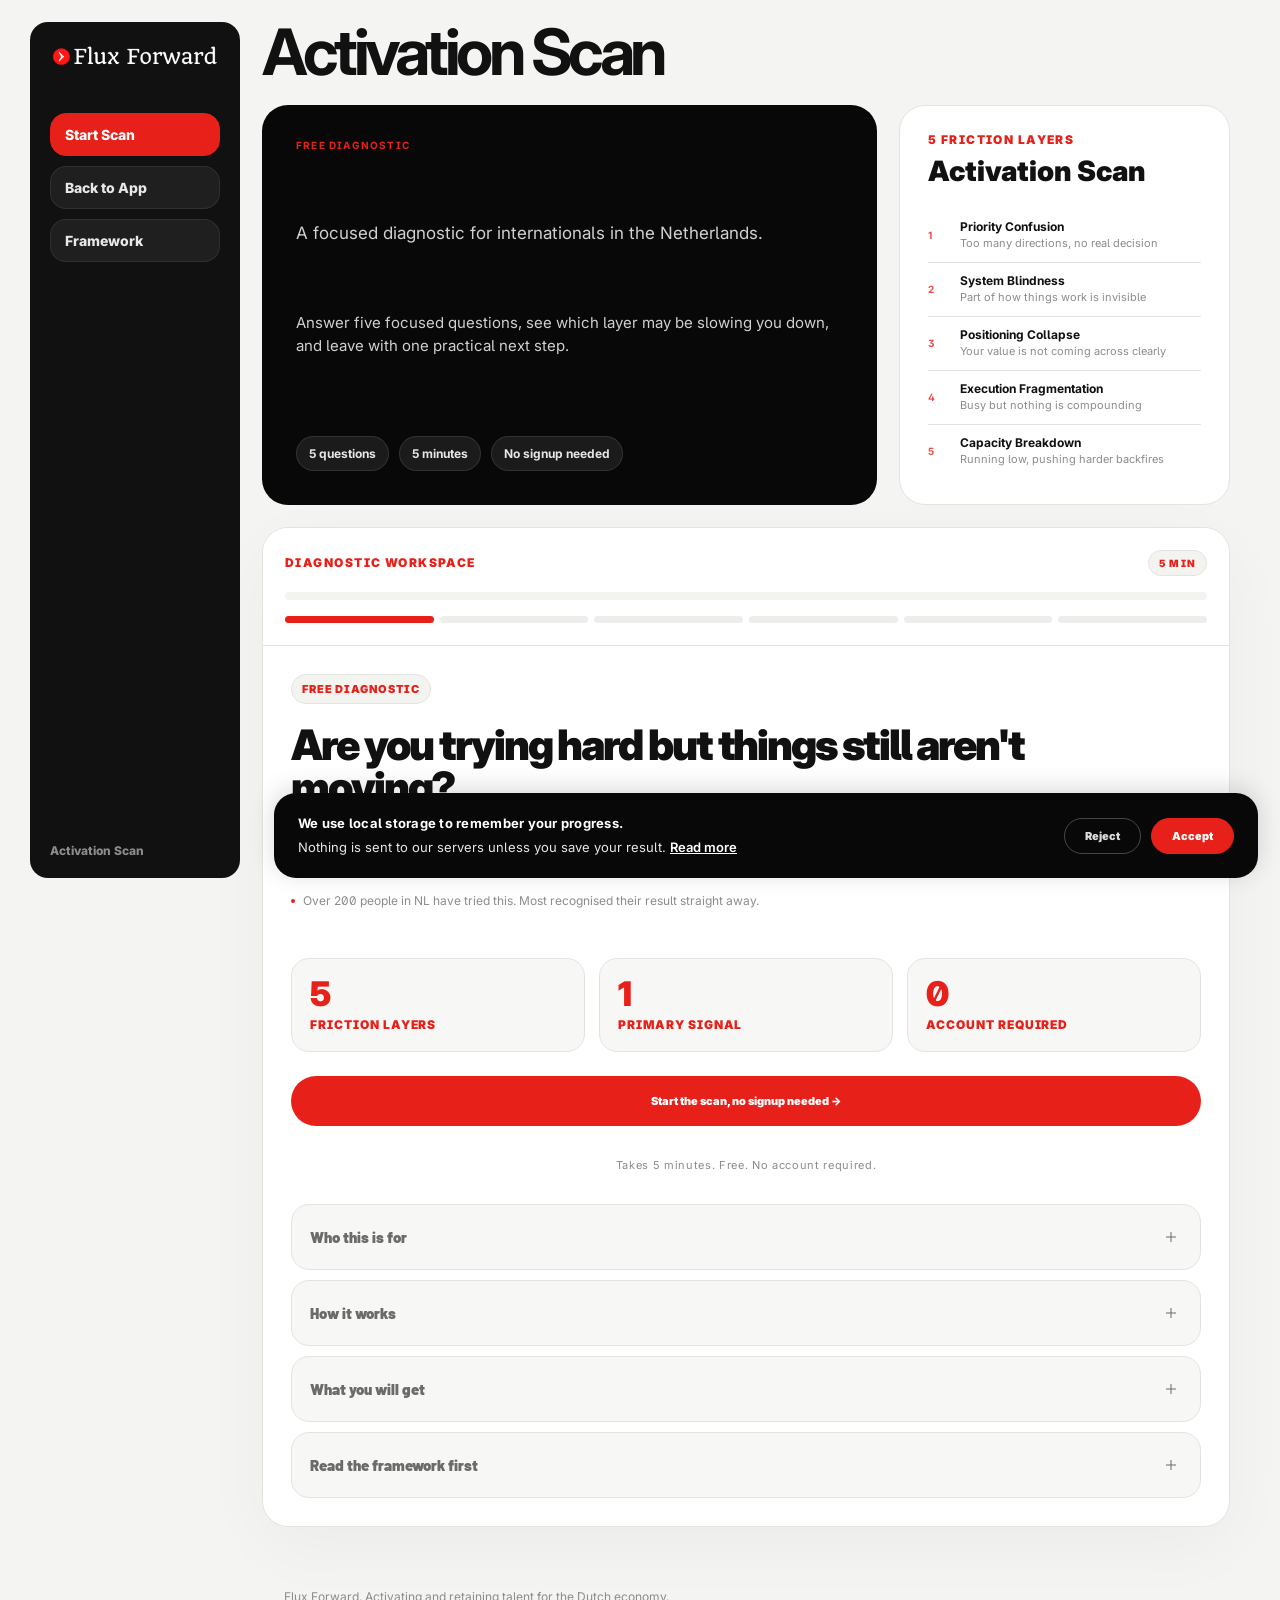
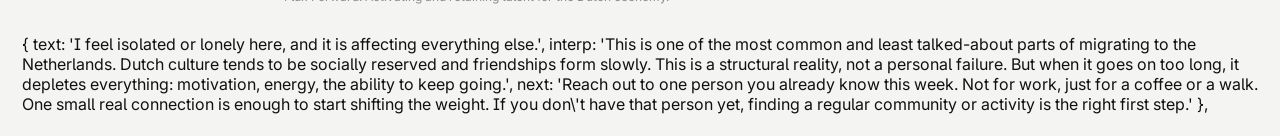
==== commit 71ca3033: "Rename activation-scan-v2.9.html to index.html" ====
--- a/index.html
+++ b/index.html
@@ -1446,6 +1446,74 @@
       font-size: 13px;
       line-height: 1.6;
     }
+
+    /* HOW IT WORKS ACCORDION */
+    .how-it-works { display: flex; flex-direction: column; }
+    .hiw-step {
+      display: flex;
+      gap: 14px;
+      padding: 12px 0;
+      border-bottom: 1px solid var(--border);
+    }
+    .hiw-num {
+      width: 24px;
+      height: 24px;
+      border-radius: 50%;
+      background: var(--red-mid);
+      color: var(--red);
+      font-size: 11px;
+      font-weight: 800;
+      display: flex;
+      align-items: center;
+      justify-content: center;
+      flex-shrink: 0;
+      margin-top: 1px;
+    }
+    .hiw-title {
+      font-size: 13px;
+      font-weight: 700;
+      color: var(--text);
+      margin-bottom: 3px;
+    }
+    .hiw-desc {
+      font-size: 13px;
+      color: var(--text-muted);
+      line-height: 1.6;
+    }
+
+    /* HERO PANEL: 5 LAYERS PREVIEW */
+    .layer-list-preview { display: flex; flex-direction: column; }
+    .llp-item {
+      display: grid;
+      grid-template-columns: 22px 1fr;
+      grid-template-rows: auto auto;
+      column-gap: 10px;
+      padding: 10px 0;
+      border-bottom: 1px solid var(--border);
+    }
+    .llp-num {
+      font-size: 10px;
+      font-weight: 700;
+      color: var(--red);
+      letter-spacing: 0.08em;
+      grid-row: 1 / 3;
+      align-self: center;
+      opacity: 0.8;
+    }
+    .llp-name {
+      font-size: 12px;
+      font-weight: 700;
+      color: var(--text);
+      letter-spacing: 0;
+      line-height: 1.3;
+    }
+    .llp-desc {
+      font-size: 11px;
+      color: var(--text-hint);
+      line-height: 1.4;
+      margin-top: 2px;
+    }
+
     .scan-container {
       max-width: none;
       margin: 0;
@@ -1650,18 +1718,18 @@
       left: var(--app-frame-left);
       top: 22px;
       bottom: 22px;
-      width: 230px;
+      width: 210px;
       z-index: 100;
       display: flex;
       flex-direction: column;
       align-items: stretch;
       justify-content: flex-start;
-      gap: 24px;
-      padding: 24px;
-      background: var(--black);
+      gap: 20px;
+      padding: 20px;
+      background: #111111;
       color: white;
       border: none;
-      border-radius: var(--radius);
+      border-radius: 18px;
       box-shadow: none;
       backdrop-filter: none;
       -webkit-backdrop-filter: none;
@@ -1723,8 +1791,8 @@
       font-size: 12px;
     }
     .product-shell {
-      width: min(968px, calc(100vw - 318px));
-      margin: 0 0 0 calc(var(--app-frame-left) + 230px);
+      width: min(968px, calc(100vw - 292px));
+      margin: 0 0 0 calc(var(--app-frame-left) + 210px);
       padding: 0 0 30px;
       display: grid;
       grid-template-columns: 1fr;
@@ -2264,29 +2332,23 @@
     <a href="https://app.fluxforward.world" class="nav-logo">
       <img src="logo.png" alt="Flux Forward" class="brand-logo" />
     </a>
-    <p class="sidebar-copy">Focused diagnostic module from your Flux Forward activation base.</p>
   </div>
   <div class="nav-actions">
     <a class="nav-link primary" href="#scan">Start Scan</a>
     <a class="nav-link" href="https://app.fluxforward.world">Back to App</a>
     <a class="nav-link" href="https://blog.fluxforward.world/p/youre-not-stuck-youre-misdiagnosed" target="_blank" rel="noopener">Framework</a>
-    <span class="nav-tag">Activation Scan</span>
   </div>
+  <span class="nav-tag">Activation Scan</span>
 </nav>
 
 <main class="product-shell">
 <div class="scan-topbar">
   <h1>Activation Scan</h1>
-  <div class="scan-toplinks">
-    <a href="https://app.fluxforward.world">Back to App</a>
-    <a href="https://blog.fluxforward.world/p/youre-not-stuck-youre-misdiagnosed" target="_blank" rel="noopener">Framework</a>
-  </div>
 </div>
 <div class="hero">
   <div class="hero-copy">
   <div class="hero-badge">Free diagnostic</div>
-  <h1>Activation Scan</h1>
-  <p class="hero-subtitle">A short diagnostic for internationals who are putting in effort, but not getting clear results yet.</p>
+  <p class="hero-subtitle">A focused diagnostic for internationals in the Netherlands.</p>
   <p>Answer five focused questions, see which layer may be slowing you down, and leave with one practical next step.</p>
   <div class="hero-meta">
     <span class="hero-meta-item">5 questions</span>
@@ -2296,17 +2358,16 @@
   </div>
   <div class="hero-panel" aria-hidden="true">
     <div class="hero-panel-top">
-      <div class="hero-panel-title">Activation profile</div>
-      <div class="hero-panel-status">Live scan</div>
+      <div class="hero-panel-title">5 friction layers</div>
+      <div class="hero-panel-status">What we measure</div>
     </div>
-    <div class="signal-grid">
-      <div class="signal-bar"></div>
-      <div class="signal-bar"></div>
-      <div class="signal-bar"></div>
-      <div class="signal-bar"></div>
-      <div class="signal-bar"></div>
+    <div class="layer-list-preview">
+      <div class="llp-item"><span class="llp-num">1</span><span class="llp-name">Priority Confusion</span><span class="llp-desc">Too many directions, no real decision</span></div>
+      <div class="llp-item"><span class="llp-num">2</span><span class="llp-name">System Blindness</span><span class="llp-desc">Part of how things work is invisible</span></div>
+      <div class="llp-item"><span class="llp-num">3</span><span class="llp-name">Positioning Collapse</span><span class="llp-desc">Your value is not coming across clearly</span></div>
+      <div class="llp-item"><span class="llp-num">4</span><span class="llp-name">Execution Fragmentation</span><span class="llp-desc">Busy but nothing is compounding</span></div>
+      <div class="llp-item" style="border-bottom:none;"><span class="llp-num">5</span><span class="llp-name">Capacity Breakdown</span><span class="llp-desc">Running low, pushing harder backfires</span></div>
     </div>
-    <div class="hero-panel-copy">The scan compares five common friction layers and turns the strongest signal into a practical next step.</div>
   </div>
 </div>
 
@@ -2367,16 +2428,34 @@
       </div>
 
       <div class="accordion-section">
-        <button class="accordion-toggle" onclick="toggleAccordion('acc-layers')">
-          <span>The 5 layers this covers</span>
-          <span class="accordion-icon" id="acc-layers-icon">+</span>
+        <button class="accordion-toggle" onclick="toggleAccordion('acc-how')">
+          <span>How it works</span>
+          <span class="accordion-icon" id="acc-how-icon">+</span>
         </button>
-        <div class="accordion-body" id="acc-layers" style="display:none;">
-          <div class="layer-preview-item"><div class="layer-preview-num">1</div><div><div class="layer-preview-name">Priority Confusion</div><div class="layer-preview-desc">You have too many options and can't decide which one to go with.</div></div></div>
-          <div class="layer-preview-item"><div class="layer-preview-num">2</div><div><div class="layer-preview-name">System Blindness</div><div class="layer-preview-desc">You're not sure how things really work here, so you end up in the most obvious places, which are often not the most useful.</div></div></div>
-          <div class="layer-preview-item"><div class="layer-preview-num">3</div><div><div class="layer-preview-name">Positioning Collapse</div><div class="layer-preview-desc">People don't seem to understand what you bring, even though your background is strong.</div></div></div>
-          <div class="layer-preview-item"><div class="layer-preview-num">4</div><div><div class="layer-preview-name">Execution Fragmentation</div><div class="layer-preview-desc">You're doing a lot, but nothing is really moving forward. Each week feels like starting over.</div></div></div>
-          <div class="layer-preview-item" style="border-bottom:none;"><div class="layer-preview-num">5</div><div><div class="layer-preview-name">Capacity Breakdown</div><div class="layer-preview-desc">You've been at this for a while and you're running low. Trying harder isn't helping anymore.</div></div></div>
+        <div class="accordion-body" id="acc-how" style="display:none;">
+          <div class="how-it-works">
+            <div class="hiw-step">
+              <div class="hiw-num">1</div>
+              <div class="hiw-content">
+                <div class="hiw-title">Answer 5 questions</div>
+                <div class="hiw-desc">Each question is a real situation, not a rating scale. Pick the option that sounds most like you. Takes about 5 minutes.</div>
+              </div>
+            </div>
+            <div class="hiw-step">
+              <div class="hiw-num">2</div>
+              <div class="hiw-content">
+                <div class="hiw-title">See your result</div>
+                <div class="hiw-desc">You get your primary friction layer with a full explanation, plus a visual picture of all 5 areas. Most people recognise it straight away.</div>
+              </div>
+            </div>
+            <div class="hiw-step" style="border-bottom:none;">
+              <div class="hiw-num">3</div>
+              <div class="hiw-content">
+                <div class="hiw-title">Get one clear next step</div>
+                <div class="hiw-desc">A short guided flow helps you find the specific situation that fits yours, and gives you one concrete action to take.</div>
+              </div>
+            </div>
+          </div>
         </div>
       </div>
 
@@ -2411,8 +2490,8 @@
     <!-- STEP 1: Priority Confusion -->
     <div class="step" id="step-1">
       <div class="step-label">Question 1 of 5</div>
-      <div class="question-text">In the past two weeks, how many different directions have you actively been pursuing at the same time?</div>
-      <div class="question-context">A lot of people arrive here with a plan, then find things look different in practice. It's easy to end up chasing several directions at once without really committing to any of them.</div>
+      <div class="question-text">Right now, how many options or paths are you actively pursuing at the same time?</div>
+      <div class="question-context">A lot of people arrive in the Netherlands with a clear plan, then find things look different in practice. It's easy to end up exploring several directions at once without committing to any of them.</div>
       <div class="field-agnostic-note">These questions work for any field and any background. There are no right or wrong answers, just pick the one that feels most true.</div>
       <div class="choice-wrap" id="choices-1"></div>
       <div class="btn-row">
@@ -2424,8 +2503,8 @@
     <!-- STEP 2: System Blindness -->
     <div class="step" id="step-2">
       <div class="step-label">Question 2 of 5</div>
-      <div class="question-text">When you think about your last 5 opportunities or conversations. How did most of them come about?</div>
-      <div class="question-context">There's the obvious way to find work here, and then there's how things actually move. Most people start with job boards and LinkedIn. But a lot of real opportunities happen through people, before anything gets posted.</div>
+      <div class="question-text">Think about the last few useful connections or conversations you've had here, whether at work, socially, or professionally. How did most of them happen?</div>
+      <div class="question-context">In the Netherlands, both professional and social networks tend to work the same way: things move through people, not platforms. This is true whether you're looking for work, trying to build a social life, or both.</div>
       <div class="field-agnostic-note">These questions work for any field and any background. There are no right or wrong answers, just pick the one that feels most true.</div>
       <div class="choice-wrap" id="choices-2"></div>
       <div class="btn-row">
@@ -2463,8 +2542,8 @@
     <!-- STEP 5: Capacity Breakdown -->
     <div class="step" id="step-5">
       <div class="step-label">Question 5 of 5</div>
-      <div class="question-text">When you think about the next step you know you should take. What gets in the way most often?</div>
-      <div class="question-context">Long transitions are tiring. After months of uncertainty and pressure, your energy and motivation quietly drop. At some point, pushing harder stops working and can actually make things worse.</div>
+      <div class="question-text">When you think about what's actually making this transition hard right now. What fits best?</div>
+      <div class="question-context">Long transitions are tiring in more ways than one. It's not just about work: feeling disconnected or isolated socially can drain your energy just as much as professional uncertainty.</div>
       <div class="field-agnostic-note">These questions work for any field and any background. There are no right or wrong answers, just pick the one that feels most true.</div>
       <div class="choice-wrap" id="choices-5"></div>
       <div class="btn-row">
@@ -2587,10 +2666,10 @@
     },
     {
       choices: [
-        { text: "Mostly through platforms I searched (LinkedIn, job boards)", layer: 1, score: 5 },
+        { text: "Mostly through platforms and online searching", layer: 1, score: 5 },
         { text: "A mix of platforms and people I already knew", layer: 1, score: 3 },
-        { text: "Mostly through people who reached out or referred me", layer: 1, score: 1 },
-        { text: "I haven't had many opportunities or conversations recently", layer: 1, score: 4 }
+        { text: "Mostly through people who reached out, referred me, or introduced me", layer: 1, score: 1 },
+        { text: "I haven\'t had many useful connections or conversations recently", layer: 1, score: 4 }
       ]
     },
     {
@@ -2611,20 +2690,21 @@
     },
     {
       choices: [
-        { text: "Nothing much. I usually follow through", layer: 4, score: 1 },
-        { text: "Uncertainty about whether it's the right step", layer: 0, score: 3 },
-        { text: "Low energy or motivation to start", layer: 4, score: 5 },
-        { text: "Too many competing priorities pulling me elsewhere", layer: 3, score: 4 }
+        { text: "Not much, I usually follow through", layer: 4, score: 1 },
+        { text: "Uncertainty about whether I\'m going in the right direction", layer: 0, score: 3 },
+        { text: "Low energy or motivation: I know what to do but can\'t start", layer: 4, score: 5 },
+        { text: "Feeling isolated or disconnected: it\'s hard to build a life here", layer: 4, score: 4 },
+        { text: "Too many things pulling me in different directions", layer: 3, score: 4 }
       ]
     }
   ];
 
   const layers = [
     { name:"Priority Confusion", title:"You have too many options and can't pick one.", desc:"You want to move forward, but you're not sure which direction to go. Maybe you're looking at a job and a side project and a possible move at the same time. When everything feels equally important, nothing actually moves.", insight:"The problem isn't that you're not trying. It's that you haven't made a real choice yet. Until you do, your energy keeps splitting between options instead of going into one.", next:"Pick one thing to focus on for the next 30 days. Not forever, just for now. A real choice, even an imperfect one, will move you forward faster than keeping all options open.", shortDesc:"Too many directions, no real decision yet." },
-    { name:"System Blindness", title:"You don't fully see how things work here yet.", desc:"You're putting in the work: applying, reaching out, showing up. But a lot of what actually moves here happens before anything gets posted online. Referrals, informal conversations, people mentioning your name in the right room.", insight:"It's not that you're not doing enough. It's that part of the market is still invisible to you. The places where things actually happen are not always the most obvious ones.", next:"Before you apply to another job, talk to one person who works in your field here. Ask them how they got in. That one conversation will tell you more than ten more applications.", shortDesc:"Part of how things work here is still invisible to you." },
+    { name:"System Blindness", title:"You don't fully see how things work here yet.", desc:"You're putting in the work: applying, reaching out, showing up. But a lot of what actually moves here happens before anything gets posted. This is true both professionally and socially. The real networks are informal, slow to enter, and not always visible from the outside.", insight:"It's not that you're not doing enough. It's that part of how things work here is still invisible to you. The places where things actually happen, in work and in life, are not always the most obvious ones.", next:"Talk to one person who has been here longer than you, about anything: how they found work, how they built a social life, how they figured things out. One real conversation maps more territory than ten applications.", shortDesc:"Part of how things work here, professionally and socially, is still invisible to you." },
     { name:"Positioning Collapse", title:"People don't quickly understand what you bring.", desc:"Your experience is real. But when you explain what you do or what you're looking for, the reaction is often vague or uncertain. It's not that your background is wrong. It's that it's not coming across clearly in this context.", insight:"This is not about your skills. It's about how you explain yourself. If someone can't quickly understand what you do and why it matters, they can't help you, even if they want to.", next:"Pick one thing to explain better: your LinkedIn headline, your introduction, or how you describe your last job. Make it so clear that someone could repeat it to a colleague in one sentence.", shortDesc:"Your background is strong, but it's not coming across clearly here." },
     { name:"Execution Fragmentation", title:"You're busy, but nothing is really moving forward.", desc:"You're doing things. You're trying. But every week feels like you're starting from zero. You're applying here, reaching out there, exploring something else on the side. A lot of activity, not much momentum.", insight:"The problem is not that you're not working hard enough. It's that your effort is spread too thin. When you do a little of everything, nothing builds on itself.", next:"For the next two weeks, pick one thing only. One type of role, one way of reaching out, one track. Do that one thing consistently. Progress happens when effort stacks up, not when it spreads out.", shortDesc:"Too much going on at once. Nothing is building." },
-    { name:"Capacity Breakdown", title:"You're running low and pushing harder isn't helping.", desc:"You've been at this for a while. The uncertainty, the rejections, the pressure to figure it all out, it adds up. At some point your energy and patience quietly run out. Things that used to feel manageable now feel much harder.", insight:"This isn't a discipline problem. When you've been running on low for too long, more effort usually makes things worse, not better. You need to recover first, then move.", next:"For the next few days, take one thing off your plate. Not forever, just for now. Rest is not wasted time. It's what makes the next step possible.", shortDesc:"You've been pushing for a while and you're running out of fuel." }
+    { name:"Capacity Breakdown", title:"You're running low and pushing harder isn't helping.", desc:"You've been at this for a while. The uncertainty, the rejections, the pressure to figure it out, it adds up. Sometimes it's the job search. Sometimes it's feeling disconnected or isolated in a new place. Either way, at some point your energy quietly runs out.", insight:"This isn't a discipline problem. When you've been running on low for too long, more effort usually makes things worse, not better. You need to recover first, then move.", next:"For the next few days, take one thing off your plate. Not forever, just for now. Rest is not wasted time. It's what makes the next step possible.", shortDesc:"You've been pushing for a while and you're running out of fuel." }
   ];
 
   // scores per layer
@@ -2748,7 +2828,7 @@
   function rejectCookies() {
     try {
       // Clear any existing data
-      localStorage.removeItem('ff_scan_v28_result');
+      localStorage.removeItem('ff_scan_v29_result');
       localStorage.setItem('ff_storage_consent', 'rejected');
     } catch(e) {}
     storageAllowed = false;
@@ -2887,7 +2967,7 @@
 
     try {
       if (storageAllowed) {
-        localStorage.setItem('ff_scan_v28_result', JSON.stringify({ primaryLayer: resultData ? resultData.name : 'low_score', layerScores, savedAt: new Date().toISOString() }));
+        localStorage.setItem('ff_scan_v29_result', JSON.stringify({ primaryLayer: resultData ? resultData.name : 'low_score', layerScores, savedAt: new Date().toISOString() }));
       }
     } catch(e) {}
   }
@@ -2902,7 +2982,7 @@
         headers: { 'Content-Type': 'application/json', 'Accept': 'application/json' },
         body: JSON.stringify({
           name, email,
-          source: 'Activation Scan V2.8',
+          source: 'Activation Scan V2.9',
           newsletter: document.getElementById('newsletter').checked ? 'yes' : 'no',
           primary_layer: resultData ? resultData.name : 'low_score',
           primary_title: resultData ? resultData.title : '',
@@ -3003,9 +3083,9 @@
           next: 'Reach out to one person you already know this week. Be specific: tell them exactly what kind of role or conversation you are looking for, and ask if they know anyone worth talking to. Vague requests get vague responses. Specific requests get real ones.'
         },
         {
-          text: 'I feel like I am on the outside of something but I cannot quite see what it is.',
-          interp: 'That feeling usually points to the invisible layer of the market. There are communities, conversations, and informal networks where things actually move, and they are not always easy to find from the outside. Being on the outside is not permanent, but it does require deliberate steps to get in.',
-          next: 'Find one community, event, or group in your field in the Netherlands and show up consistently for the next month. Not to pitch yourself, just to become a familiar presence. Familiarity is what opens the invisible layer.'
+          text: 'I feel like I am on the outside of something, socially or professionally, but I cannot quite see what it is.',
+          interp: 'That feeling usually points to the invisible layer of life in the Netherlands. There are communities, social circles, and informal networks where things actually move, and they are not always easy to enter from the outside. This is as true for building a social life as it is for finding professional opportunities.',
+          next: 'Find one community, event, or group that genuinely interests you and show up consistently for the next month. Not to network or pitch yourself, just to become a familiar face. Familiarity is what opens the invisible layer, in work and in life.'
         }
       ]
     },
@@ -3237,4 +3317,8 @@
 </div>
 
 </body>
-</html>
+</html>        { text: 'I feel isolated or lonely here, and it is affecting everything else.',
+          interp: 'This is one of the most common and least talked-about parts of migrating to the Netherlands. Dutch culture tends to be socially reserved and friendships form slowly. This is a structural reality, not a personal failure. But when it goes on too long, it depletes everything: motivation, energy, the ability to keep going.',
+          next: 'Reach out to one person you already know this week. Not for work, just for a coffee or a walk. One small real connection is enough to start shifting the weight. If you don\'t have that person yet, finding a regular community or activity is the right first step.'
+        },
+
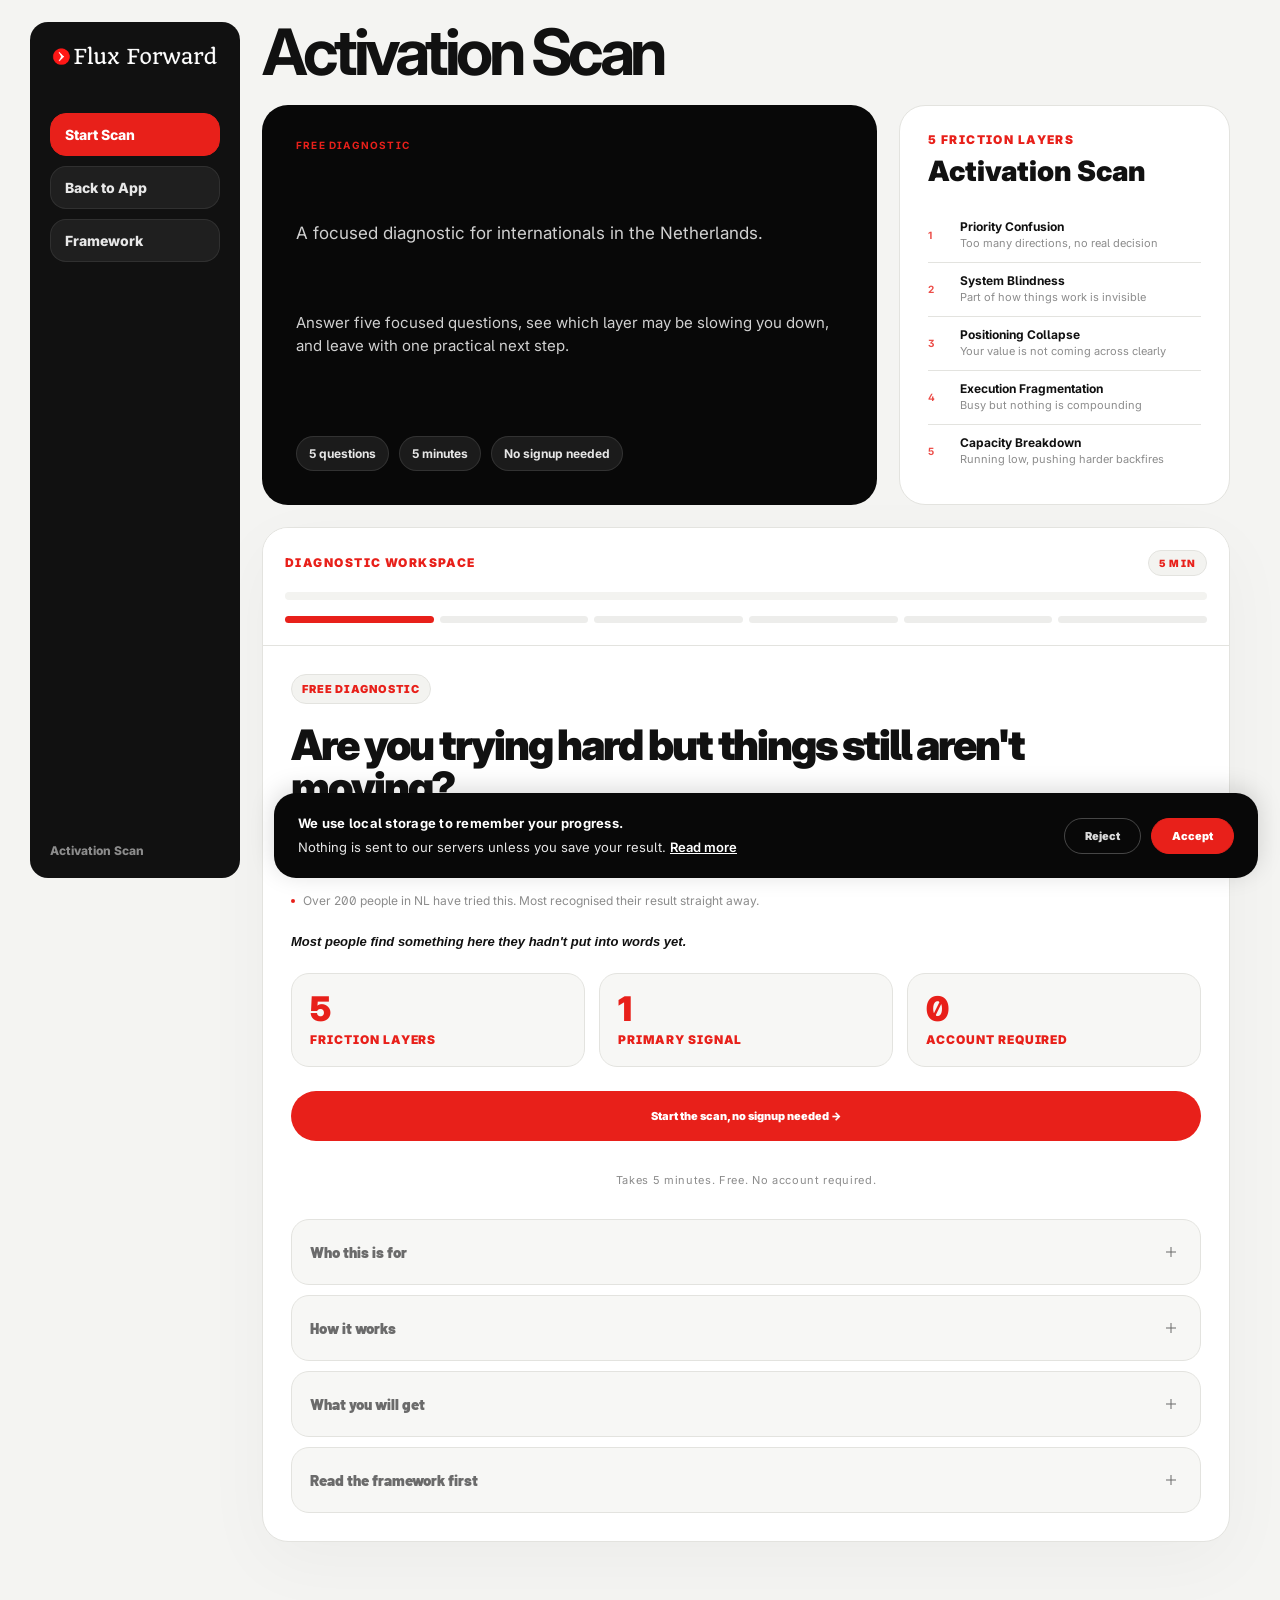
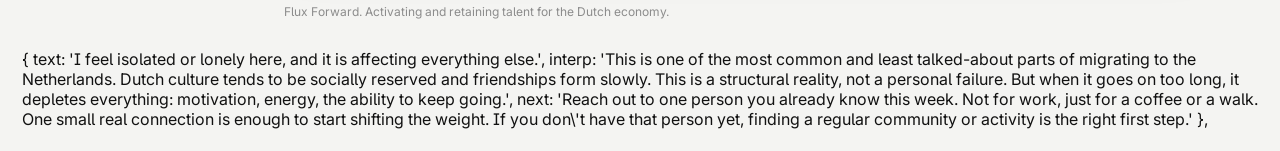
==== commit 05d48598: "Add files via upload" ====
--- a/index.html
+++ b/index.html
@@ -1447,6 +1447,16 @@
       line-height: 1.6;
     }
 
+    /* V3 NEW ELEMENTS */
+    .preview-commitment { font-size: 13px; color: var(--text); font-weight: 600; margin-bottom: 1.5rem; font-style: italic; }
+    .result-mirror { font-size: 14px; color: var(--text-muted); line-height: 1.7; margin-bottom: 1.25rem; padding: 12px 16px; background: var(--bg-off); border-left: 3px solid var(--border-strong); }
+    .cost-box { margin-bottom: 1.5rem; }
+    .cost-box-label { font-size: 10px; font-weight: 700; letter-spacing: 0.16em; text-transform: uppercase; color: var(--red); margin-bottom: 0.6rem; }
+    .cost-box-text { font-size: 14px; color: var(--text-muted); line-height: 1.7; }
+    .cost-box-items { display: flex; flex-direction: column; gap: 4px; margin-top: 8px; }
+    .cost-item { display: flex; align-items: flex-start; gap: 8px; font-size: 13px; color: var(--text-muted); line-height: 1.5; }
+    .cost-item::before { content: "↳"; color: var(--red); font-weight: 700; flex-shrink: 0; margin-top: 1px; }
+    .expectation-setter { font-size: 12px; color: var(--text-hint); font-style: italic; margin-bottom: 1.5rem; padding: 8px 0; border-top: 1px solid var(--border); border-bottom: 1px solid var(--border); text-align: center; }
     /* HOW IT WORKS ACCORDION */
     .how-it-works { display: flex; flex-direction: column; }
     .hiw-step {
@@ -2398,6 +2408,7 @@
         <div class="question-text">Are you trying hard but things still aren't moving?</div>
         <p class="preview-tagline">Answer 5 quick questions. You'll see which of 5 areas may be getting in the way, and get one clear next step. It works for any job, field, or background.</p>
         <div class="preview-stats-line">Over 200 people in NL have tried this. Most recognised their result straight away.</div>
+        <div class="preview-commitment">Most people find something here they hadn't put into words yet.</div>
         <div class="preview-card-grid">
           <div class="preview-card">
             <div class="preview-card-value">5</div>
@@ -2492,6 +2503,7 @@
       <div class="step-label">Question 1 of 5</div>
       <div class="question-text">Right now, how many options or paths are you actively pursuing at the same time?</div>
       <div class="question-context">A lot of people arrive in the Netherlands with a clear plan, then find things look different in practice. It's easy to end up exploring several directions at once without committing to any of them.</div>
+      <div class="expectation-setter">By the end, you'll know exactly what is slowing you down, and one thing to do about it.</div>
       <div class="field-agnostic-note">These questions work for any field and any background. There are no right or wrong answers, just pick the one that feels most true.</div>
       <div class="choice-wrap" id="choices-1"></div>
       <div class="btn-row">
@@ -2566,6 +2578,11 @@
       <div class="next-box">
         <div class="next-label">What to focus on next</div>
         <div class="next-text" id="r-next"></div>
+      </div>
+      <div class="result-mirror" id="r-mirror"></div>
+      <div class="cost-box" id="r-cost-box" style="display:none;">
+        <div class="cost-box-label">This is likely costing you</div>
+        <div class="cost-box-items" id="r-cost-list"></div>
       </div>
       <div class="divider"></div>
       <div class="all-layers" id="r-all-layers">
@@ -2583,17 +2600,13 @@
         <a class="accuracy-link" href="mailto:hi@fluxforward.world?subject=Activation Scan feedback">Share your thoughts →</a>
       </div>
 
-      <div class="guided-entry" id="guided-entry-block">
-        <div class="guided-entry-label">Go deeper</div>
-        <div class="guided-entry-title">Want to go a bit deeper?</div>
-        <div class="guided-entry-sub">Pick the situation that sounds most like yours. You'll get a short explanation and one clear thing to do next.</div>
-        <button class="btn-primary" onclick="startGuidedLayer()">Yes, show me more →</button>
-      </div>
-
-      <!-- GUIDED LAYER -->
+      <!-- GUIDED LAYER: auto-triggers after result -->
       <div class="guided-layer" id="guided-layer" style="display:none;">
         <div class="guided-separator"></div>
-        <button class="guided-back" onclick="hideGuidedLayer()">← Back to result</button>
+        <div class="guided-auto-header">
+          <div class="guided-entry-label">One level deeper</div>
+          <button class="guided-back-inline" onclick="hideGuidedLayer()">Skip this →</button>
+        </div>
         <div class="step-label" id="guided-layer-label">Going deeper</div>
         <div class="guided-question" id="guided-question-text"></div>
         <div class="guided-choices" id="guided-choices-list"></div>
@@ -2700,11 +2713,11 @@
   ];
 
   const layers = [
-    { name:"Priority Confusion", title:"You have too many options and can't pick one.", desc:"You want to move forward, but you're not sure which direction to go. Maybe you're looking at a job and a side project and a possible move at the same time. When everything feels equally important, nothing actually moves.", insight:"The problem isn't that you're not trying. It's that you haven't made a real choice yet. Until you do, your energy keeps splitting between options instead of going into one.", next:"Pick one thing to focus on for the next 30 days. Not forever, just for now. A real choice, even an imperfect one, will move you forward faster than keeping all options open.", shortDesc:"Too many directions, no real decision yet." },
-    { name:"System Blindness", title:"You don't fully see how things work here yet.", desc:"You're putting in the work: applying, reaching out, showing up. But a lot of what actually moves here happens before anything gets posted. This is true both professionally and socially. The real networks are informal, slow to enter, and not always visible from the outside.", insight:"It's not that you're not doing enough. It's that part of how things work here is still invisible to you. The places where things actually happen, in work and in life, are not always the most obvious ones.", next:"Talk to one person who has been here longer than you, about anything: how they found work, how they built a social life, how they figured things out. One real conversation maps more territory than ten applications.", shortDesc:"Part of how things work here, professionally and socially, is still invisible to you." },
-    { name:"Positioning Collapse", title:"People don't quickly understand what you bring.", desc:"Your experience is real. But when you explain what you do or what you're looking for, the reaction is often vague or uncertain. It's not that your background is wrong. It's that it's not coming across clearly in this context.", insight:"This is not about your skills. It's about how you explain yourself. If someone can't quickly understand what you do and why it matters, they can't help you, even if they want to.", next:"Pick one thing to explain better: your LinkedIn headline, your introduction, or how you describe your last job. Make it so clear that someone could repeat it to a colleague in one sentence.", shortDesc:"Your background is strong, but it's not coming across clearly here." },
-    { name:"Execution Fragmentation", title:"You're busy, but nothing is really moving forward.", desc:"You're doing things. You're trying. But every week feels like you're starting from zero. You're applying here, reaching out there, exploring something else on the side. A lot of activity, not much momentum.", insight:"The problem is not that you're not working hard enough. It's that your effort is spread too thin. When you do a little of everything, nothing builds on itself.", next:"For the next two weeks, pick one thing only. One type of role, one way of reaching out, one track. Do that one thing consistently. Progress happens when effort stacks up, not when it spreads out.", shortDesc:"Too much going on at once. Nothing is building." },
-    { name:"Capacity Breakdown", title:"You're running low and pushing harder isn't helping.", desc:"You've been at this for a while. The uncertainty, the rejections, the pressure to figure it out, it adds up. Sometimes it's the job search. Sometimes it's feeling disconnected or isolated in a new place. Either way, at some point your energy quietly runs out.", insight:"This isn't a discipline problem. When you've been running on low for too long, more effort usually makes things worse, not better. You need to recover first, then move.", next:"For the next few days, take one thing off your plate. Not forever, just for now. Rest is not wasted time. It's what makes the next step possible.", shortDesc:"You've been pushing for a while and you're running out of fuel." }
+    { name:"Priority Confusion", title:"You have too many options and can't pick one.", desc:"You want to move forward, but you're not sure which direction to go. Maybe you're looking at a job and a side project and a possible move at the same time. When everything feels equally important, nothing actually moves.", mirror:"This usually shows up as: starting each week with a new plan, and ending it without clear progress on any of them.", insight:"The problem isn't that you're not trying. It's that you haven't made a real choice yet. Until you do, your energy keeps splitting between options instead of going into one.", next:"In the next 48 hours: write down your top three options and for each one ask: if I committed to this for 30 days, what would I do tomorrow? The option with the clearest answer is your starting point.", cost:["Slow decisions and missed timing. You keep options open so long that others move first.", "Energy spent weighing rather than moving.", "Opportunities that require commitment. You keep options open so long that others move first. while you're still deciding."], shortDesc:"Too many directions, no real decision yet." },
+    { name:"System Blindness", title:"You don't fully see how things work here yet.", desc:"You're putting in the work: applying, reaching out, showing up. But a lot of what actually moves here happens before anything gets posted. This is true both professionally and socially. The real networks are informal, slow to enter, and not always visible from the outside.", mirror:"This usually shows up as: applying consistently, but rarely hearing back, because most opportunities were already filled through someone\'s network.", insight:"It's not that you're not doing enough. It's that part of how things work here is still invisible to you. The places where things actually happen, in work and in life, are not always the most obvious ones.", next:"In the next 48 hours: identify one person who has been in NL longer than you, in any field. Send them a short message and ask how they figured things out here. One real conversation maps more than ten applications.", cost:["Effort without traction. You\'re working hard in the wrong places.", "Applications that don\'t convert because the real decisions were made elsewhere.", "Time spent on visible channels while the invisible ones stay closed."], shortDesc:"Part of how things work here, professionally and socially, is still invisible to you." },
+    { name:"Positioning Collapse", title:"People don't quickly understand what you bring.", desc:"Your experience is real. But when you explain what you do or what you're looking for, the reaction is often vague or uncertain. It's not that your background is wrong. It's that it's not coming across clearly in this context.", mirror:"This usually shows up as: good conversations that go nowhere, and introductions that never convert.", insight:"This is not about your skills. It's about how you explain yourself. If someone can't quickly understand what you do and why it matters, they can't help you, even if they want to.", next:"In the next 48 hours: rewrite one thing: your LinkedIn headline, your intro sentence, or how you describe your last role. Make it so clear that someone could repeat it to a colleague in one sentence.", cost:["Opportunities that don\'t convert. People can\'t refer you if they can\'t explain you.", "Good first impressions that don\'t go anywhere.", "Being overlooked for roles you\'re actually qualified for."], shortDesc:"Your background is strong, but it's not coming across clearly here." },
+    { name:"Execution Fragmentation", title:"You're busy, but nothing is really moving forward.", desc:"You're doing things. You're trying. But every week feels like you're starting from zero. You're applying here, reaching out there, exploring something else on the side. A lot of activity, not much momentum.", mirror:"This usually shows up as: a long to-do list that never really gets shorter, and weeks that feel full but don\'t produce visible progress.", insight:"The problem is not that you're not working hard enough. It's that your effort is spread too thin. When you do a little of everything, nothing builds on itself.", next:"In the next 48 hours: pick one thing only: one type of role, one way of reaching out, or one track. Do only that for the next two weeks. Progress happens when effort stacks up.", cost:["Progress that resets every week. You never get the compounding effect.", "Time and energy that don\'t accumulate into anything.", "The feeling of being busy while standing still."], shortDesc:"Too much going on at once. Nothing is building." },
+    { name:"Capacity Breakdown", title:"You're running low and pushing harder isn't helping.", desc:"You've been at this for a while. The uncertainty, the rejections, the pressure to figure it out, it adds up. Sometimes it's the job search. Sometimes it's feeling disconnected or isolated in a new place. Either way, at some point your energy quietly runs out.", mirror:"This usually shows up as: knowing what to do, but not being able to start, and then feeling worse about not starting.", insight:"This isn't a discipline problem. When you've been running on low for too long, more effort usually makes things worse, not better. You need to recover first, then move.", next:"In the next 48 hours: take one thing off your plate. Not forever, just for now. Identify the one commitment or task this week that you can skip or defer. Rest is not wasted time.", cost:["Diminishing returns. More effort is producing less result.", "Decisions made from a depleted state, harder to undo later.", "Motivation that erodes a little more each week."], shortDesc:"You've been pushing for a while and you're running out of fuel." }
   ];
 
   // scores per layer
@@ -2762,7 +2775,7 @@
     currentStep = step;
     const pct = step >= 6 ? 100 : Math.round((step / 6) * 100);
     document.getElementById('progress').style.width = pct + '%';
-    const labels = ['', 'Question 1 of 5', 'Question 2 of 5', 'Question 3 of 5', 'Question 4 of 5', 'Question 5 of 5', 'Result ready'];
+    const labels = ['', 'Question 1 of 5 (your result is forming)', 'Question 2 of 5 (your result is forming)', 'Question 3 of 5 (halfway there)', 'Question 4 of 5 (almost done)', 'Question 5 of 5 (last one)', 'Result ready'];
     document.getElementById('progress-text').textContent = labels[step] || '';
     document.querySelectorAll('.progress-dot').forEach((dot, index) => {
       dot.classList.toggle('active', index <= Math.min(step, 5));
@@ -2828,7 +2841,7 @@
   function rejectCookies() {
     try {
       // Clear any existing data
-      localStorage.removeItem('ff_scan_v29_result');
+      localStorage.removeItem('ff_scan_v30_result');
       localStorage.setItem('ff_storage_consent', 'rejected');
     } catch(e) {}
     storageAllowed = false;
@@ -2901,6 +2914,8 @@
       document.getElementById('r-next').textContent = "If things are going well, the job now is to keep it that way. If something still feels off but didn't show up here, a short conversation usually finds it quickly.";
       document.getElementById('r-all-layers').style.display = 'none';
       document.getElementById('r-secondary').style.display = 'none';
+      const costBoxLow = document.getElementById('r-cost-box'); if (costBoxLow) costBoxLow.style.display = 'none';
+      const mirrorLow = document.getElementById('r-mirror'); if (mirrorLow) mirrorLow.style.display = 'none';
     } else {
       document.getElementById('r-eyebrow').textContent = 'Your primary layer';
       document.getElementById('r-all-layers').style.display = 'block';
@@ -2908,6 +2923,18 @@
       document.getElementById('r-desc').textContent = resultData.desc;
       document.getElementById('r-insight').textContent = resultData.insight;
       document.getElementById('r-next').textContent = resultData.next;
+
+      // Mirror sentence
+      const mirrorEl = document.getElementById('r-mirror');
+      if (mirrorEl) mirrorEl.textContent = resultData.mirror || '';
+
+      // Cost box
+      const costEl = document.getElementById('r-cost-list');
+      if (costEl && resultData.cost) {
+        costEl.innerHTML = resultData.cost.map(c => '<div class="cost-item">' + c + '</div>').join('');
+        const costBox = document.getElementById('r-cost-box');
+        if (costBox) costBox.style.display = 'block';
+      }
 
       const allLayersList = document.getElementById('all-layers-list');
       allLayersList.innerHTML = '';
@@ -2951,6 +2978,12 @@
     scrollToScan();
     animateResultItems();
 
+    // Auto-trigger guided layer after short delay
+    setTimeout(() => {
+      const layerName = resultData ? resultData.name : 'low_score';
+      startGuidedLayer(layerName);
+    }, 1200);
+
     // Layer-specific CTA
     const ctaMessages = {
       'Priority Confusion': { title: 'Still not sure which direction to go?', sub: "In a free 15-minute call, we can help you make one clear choice and start moving." },
@@ -2965,9 +2998,13 @@
     if (document.getElementById('cta-title')) document.getElementById('cta-title').textContent = ctaMsg.title;
     if (document.getElementById('cta-sub')) document.getElementById('cta-sub').textContent = ctaMsg.sub;
 
+    // Hide email capture until after guided layer
+    const emailBlock = document.getElementById('email-capture-block');
+    if (emailBlock) emailBlock.style.display = 'none';
+
     try {
       if (storageAllowed) {
-        localStorage.setItem('ff_scan_v29_result', JSON.stringify({ primaryLayer: resultData ? resultData.name : 'low_score', layerScores, savedAt: new Date().toISOString() }));
+        localStorage.setItem('ff_scan_v30_result', JSON.stringify({ primaryLayer: resultData ? resultData.name : 'low_score', layerScores, savedAt: new Date().toISOString() }));
       }
     } catch(e) {}
   }
@@ -2982,7 +3019,7 @@
         headers: { 'Content-Type': 'application/json', 'Accept': 'application/json' },
         body: JSON.stringify({
           name, email,
-          source: 'Activation Scan V2.9',
+          source: 'Activation Scan V3.0',
           newsletter: document.getElementById('newsletter').checked ? 'yes' : 'no',
           primary_layer: resultData ? resultData.name : 'low_score',
           primary_title: resultData ? resultData.title : '',
@@ -3203,8 +3240,8 @@
   let guidedLayerName = null;
   let guidedSelectedIdx = null;
 
-  function startGuidedLayer() {
-    const layerName = resultData ? resultData.name : 'low_score';
+  function startGuidedLayer(layerName) {
+    if (!layerName) layerName = resultData ? resultData.name : 'low_score';
     guidedLayerName = layerName;
     guidedSelectedIdx = null;
 
@@ -3246,6 +3283,15 @@
 
     const response = document.getElementById('guided-response');
     response.classList.add('visible');
+    // Reveal email capture after guided response
+    const emailCapture = document.getElementById('email-capture-block');
+    if (emailCapture) {
+      emailCapture.style.display = 'block';
+      emailCapture.style.opacity = '0';
+      emailCapture.style.transform = 'translateY(8px)';
+      emailCapture.style.transition = 'opacity 0.4s ease, transform 0.4s ease';
+      setTimeout(() => { emailCapture.style.opacity = '1'; emailCapture.style.transform = 'translateY(0)'; }, 400);
+    }
     setTimeout(() => {
       response.scrollIntoView({ behavior: 'smooth', block: 'start' });
     }, 100);
@@ -3253,8 +3299,16 @@
 
   function hideGuidedLayer() {
     document.getElementById('guided-layer').style.display = 'none';
-    document.getElementById('guided-entry-block').style.display = 'block';
-    window.scrollTo(0, document.getElementById('guided-entry-block').offsetTop - 20);
+    // Show email capture if not already visible
+    const emailCapture = document.getElementById('email-capture-block');
+    if (emailCapture && emailCapture.style.display === 'none') {
+      emailCapture.style.display = 'block';
+    }
+    // scroll to email capture
+    const emailBlock = document.getElementById('email-capture-block');
+    if (emailBlock) {
+      setTimeout(() => emailBlock.scrollIntoView({ behavior: 'smooth', block: 'start' }), 100);
+    }
   }
 
 
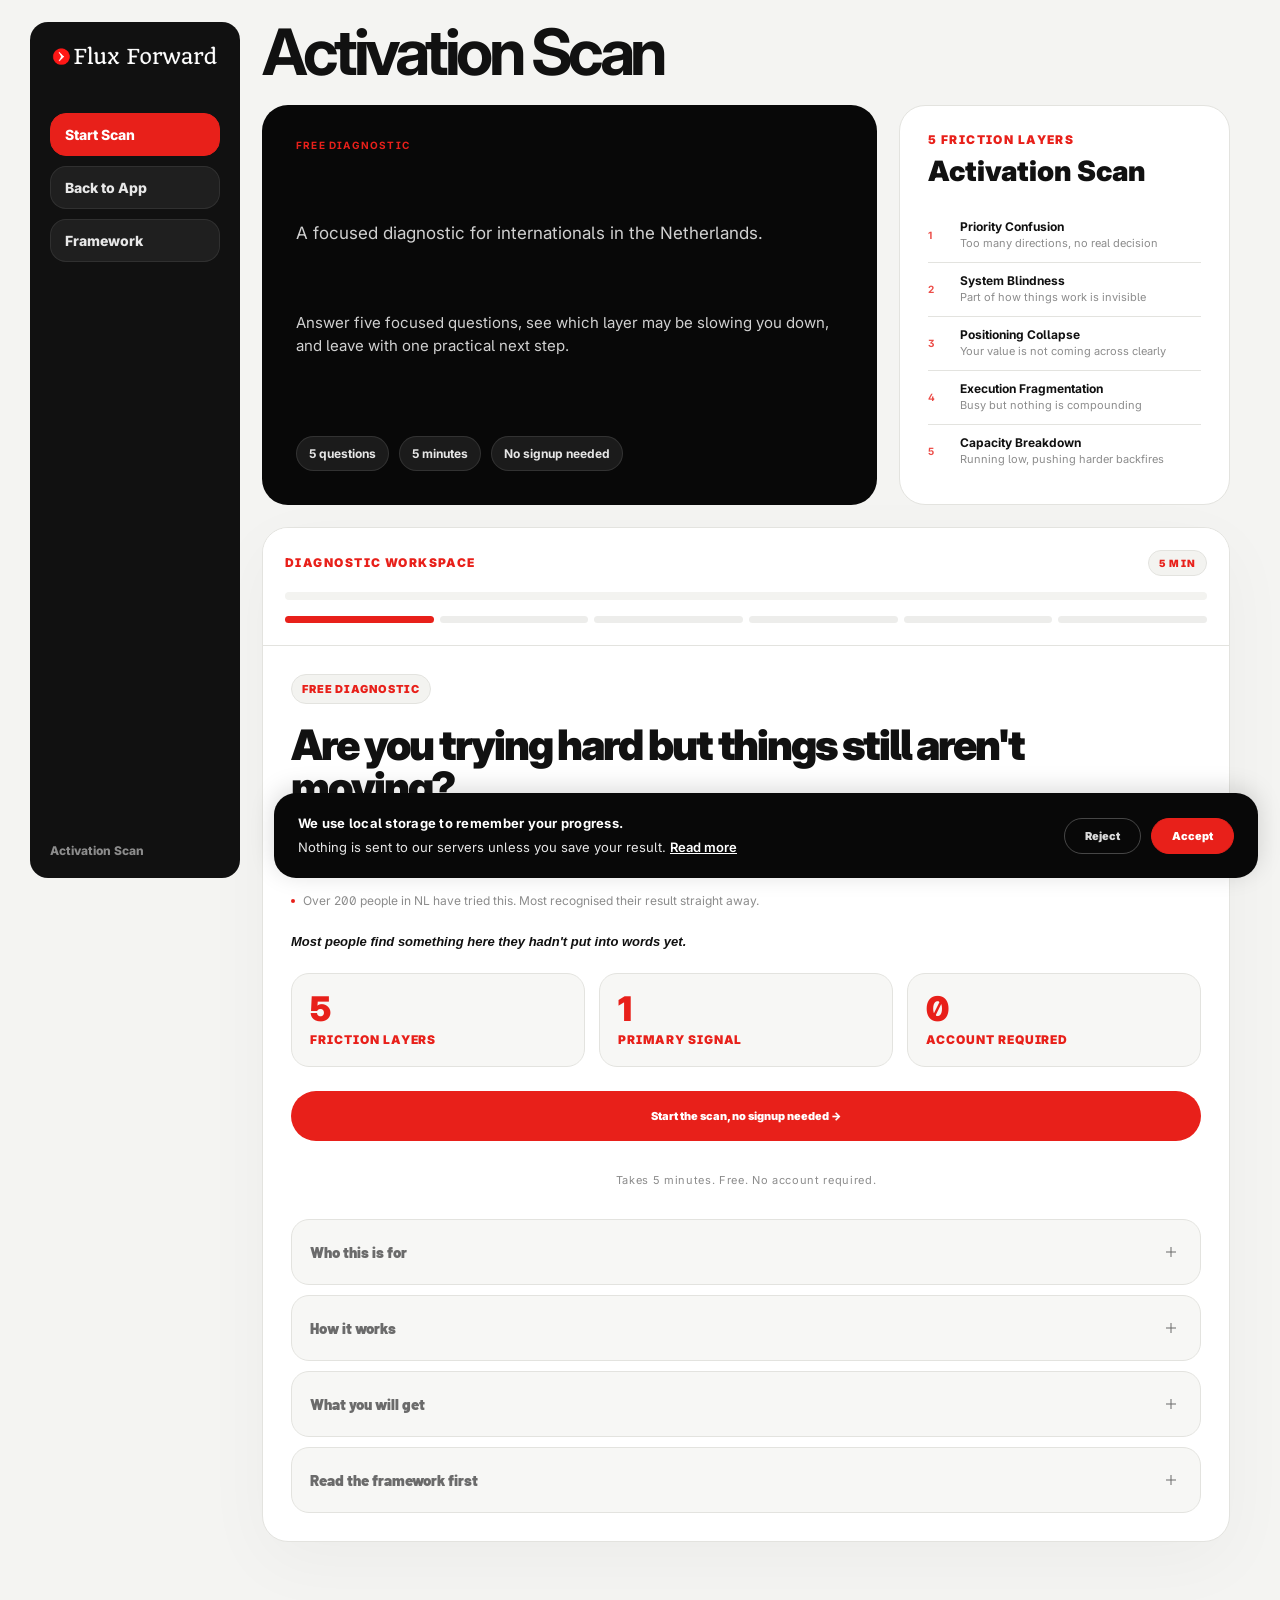
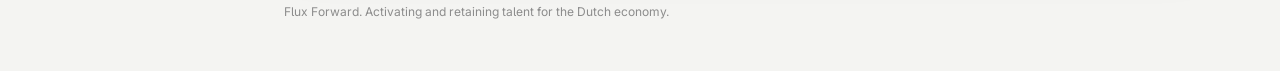
==== commit f35ce23a: "Add files via upload" ====
--- a/index.html
+++ b/index.html
@@ -3213,6 +3213,11 @@
           next: 'Give yourself permission to slow down for one week. Not stop, but reduce the pace intentionally. Define what "slower but still moving" looks like for you, and do that instead of pushing through.'
         },
         {
+          text: 'I feel isolated or lonely here, and it is affecting everything else.',
+          interp: 'This is one of the most common and least talked-about parts of migrating to the Netherlands. Dutch culture tends to be socially reserved and friendships form slowly. This is a structural reality, not a personal failure. But when it goes on too long, it depletes everything: motivation, energy, the ability to keep going.',
+          next: 'Reach out to one person you already know this week. Not for work, just for a coffee or a walk. One small real connection is enough to start shifting the weight. If you don\'t have that person yet, finding a regular community or activity is the right first step.'
+        },
+        {
           text: 'I am not sure if I am burned out or just stuck.',
           interp: 'The difference matters. Being stuck usually means the strategy needs adjustment. Being burned out means the system needs recovery first, before any strategy change will help. The clearest signal: if the thought of working on your situation feels heavy even on a good day, that is capacity. If it feels heavy only after a hard week, that is more likely to be strategy.',
           next: 'Take one full day this week completely away from anything related to your transition. No applications, no LinkedIn, no planning. After that day, notice how it feels to think about it again. If it feels lighter, the issue is pace. If it still feels heavy, the issue is capacity and it needs more deliberate attention.'
@@ -3371,8 +3376,4 @@
 </div>
 
 </body>
-</html>        { text: 'I feel isolated or lonely here, and it is affecting everything else.',
-          interp: 'This is one of the most common and least talked-about parts of migrating to the Netherlands. Dutch culture tends to be socially reserved and friendships form slowly. This is a structural reality, not a personal failure. But when it goes on too long, it depletes everything: motivation, energy, the ability to keep going.',
-          next: 'Reach out to one person you already know this week. Not for work, just for a coffee or a walk. One small real connection is enough to start shifting the weight. If you don\'t have that person yet, finding a regular community or activity is the right first step.'
-        },
-
+</html>
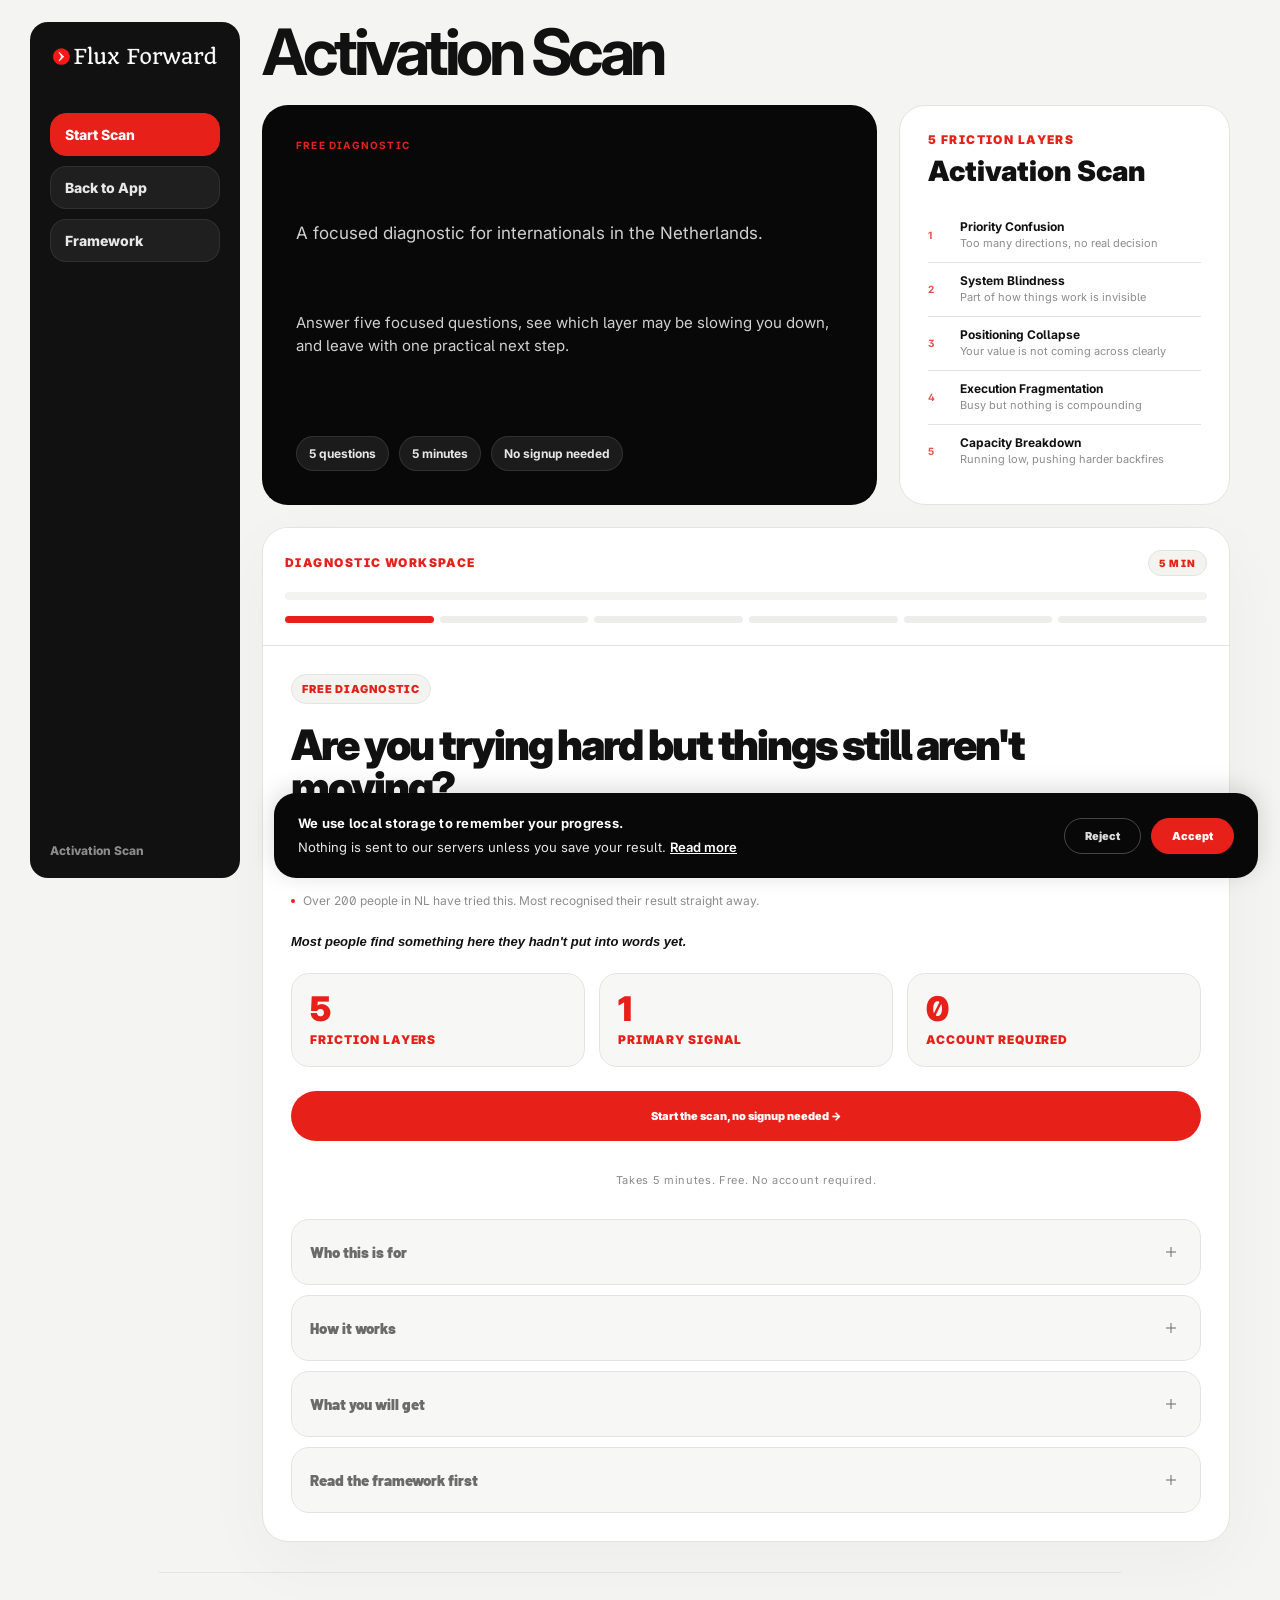
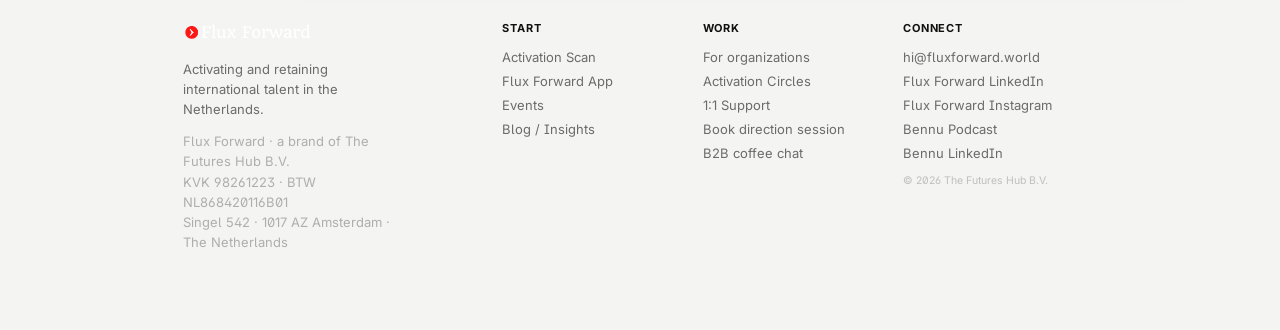
==== commit 9501ec94: "Add files via upload" ====
--- a/index.html
+++ b/index.html
@@ -2332,6 +2332,35 @@
       .preview-card-grid { grid-template-columns: 1fr; }
       .btn-row { grid-template-columns: 1fr; }
       .cookie-banner-inner { display: grid; }
+    }
+
+    /* FOOTER: matches fluxforward.world */
+    footer {
+      max-width: 1100px;
+      margin: 0 auto;
+      padding: 48px 24px 56px;
+      display: grid;
+      grid-template-columns: 1.35fr 0.8fr 0.8fr 0.9fr;
+      gap: 28px;
+      font-size: 13px;
+      color: var(--text-muted);
+      border-top: 1px solid var(--border);
+    }
+    footer .footer-brand img { width: 130px; margin-bottom: 14px; }
+    footer .footer-brand p { font-size: 13px; line-height: 1.55; max-width: 210px; color: var(--text-muted); }
+    footer .footer-legal { font-size: 10.5px; margin-top: 12px; opacity: 0.5; line-height: 1.45; color: var(--text-hint); }
+    footer .footer-col h3 { font-size: 11px; font-weight: 700; text-transform: uppercase; letter-spacing: 0.08em; color: var(--text); margin-bottom: 14px; }
+    footer .footer-col a {
+      display: block; color: var(--text-muted); font-size: 13px;
+      margin-bottom: 8px; text-decoration: none;
+      transition: color 0.12s;
+    }
+    footer .footer-col a:hover { color: var(--red); }
+    @media (max-width: 768px) {
+      footer { grid-template-columns: 1fr 1fr; gap: 24px; padding: 32px 16px 48px; }
+    }
+    @media (max-width: 480px) {
+      footer { grid-template-columns: 1fr; }
     }
   </style>
 </head>
@@ -2662,7 +2691,35 @@
 </main>
 
 <footer>
-  <p><a href="https://fluxforward.world">Flux Forward</a>. Activating and retaining talent for the Dutch economy.</p>
+  <div class="footer-brand">
+    <img src="logo.png" alt="Flux Forward"/>
+    <p>Activating and retaining international talent in the Netherlands.</p>
+    <p class="footer-legal">Flux Forward &middot; a brand of The Futures Hub B.V.<br/>KVK 98261223 &middot; BTW NL868420116B01<br/>Singel 542 &middot; 1017 AZ Amsterdam &middot; The Netherlands</p>
+  </div>
+  <div class="footer-col">
+    <h3>Start</h3>
+    <a href="#scan">Activation Scan</a>
+    <a href="https://app.fluxforward.world" target="_blank" rel="noopener">Flux Forward App</a>
+    <a href="https://luma.com/fluxforward" target="_blank" rel="noopener">Events</a>
+    <a href="https://blog.fluxforward.world/" target="_blank" rel="noopener">Blog / Insights</a>
+  </div>
+  <div class="footer-col">
+    <h3>Work</h3>
+    <a href="https://fluxforward.world#organizations" target="_blank" rel="noopener">For organizations</a>
+    <a href="https://fluxforward.world#circles" target="_blank" rel="noopener">Activation Circles</a>
+    <a href="https://fluxforward.world#support" target="_blank" rel="noopener">1:1 Support</a>
+    <a href="https://calendly.com/flux-forward/direction" target="_blank" rel="noopener">Book direction session</a>
+    <a href="https://calendly.com/flux-forward/coffeechat" target="_blank" rel="noopener">B2B coffee chat</a>
+  </div>
+  <div class="footer-col">
+    <h3>Connect</h3>
+    <a href="mailto:hi@fluxforward.world">hi@fluxforward.world</a>
+    <a href="https://www.linkedin.com/company/flux-forward-world" target="_blank" rel="noopener">Flux Forward LinkedIn</a>
+    <a href="https://www.instagram.com/fluxforward/" target="_blank" rel="noopener">Flux Forward Instagram</a>
+    <a href="https://app.fluxforward.world/#podcast" target="_blank" rel="noopener">Bennu Podcast</a>
+    <a href="https://www.linkedin.com/company/bennucommunity" target="_blank" rel="noopener">Bennu LinkedIn</a>
+    <p class="footer-legal">&copy; 2026 The Futures Hub B.V.</p>
+  </div>
 </footer>
 
 <script>
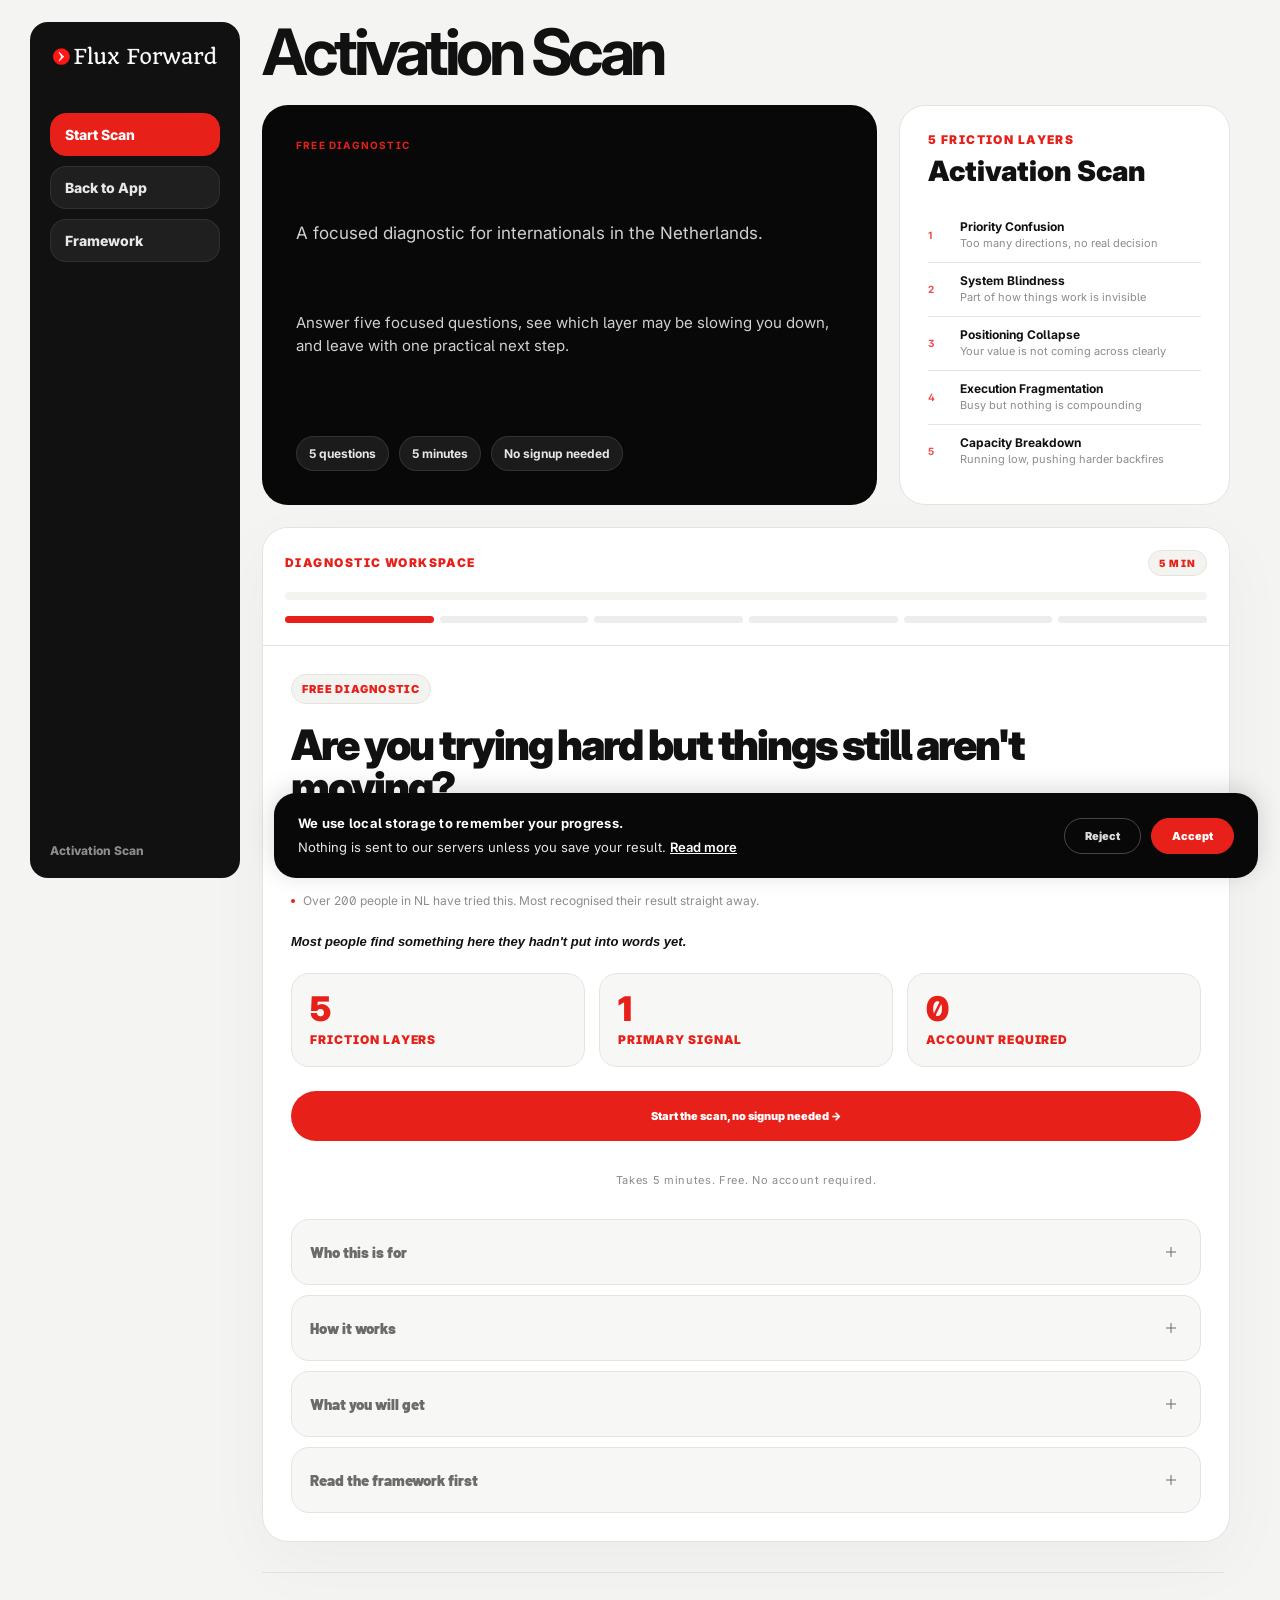
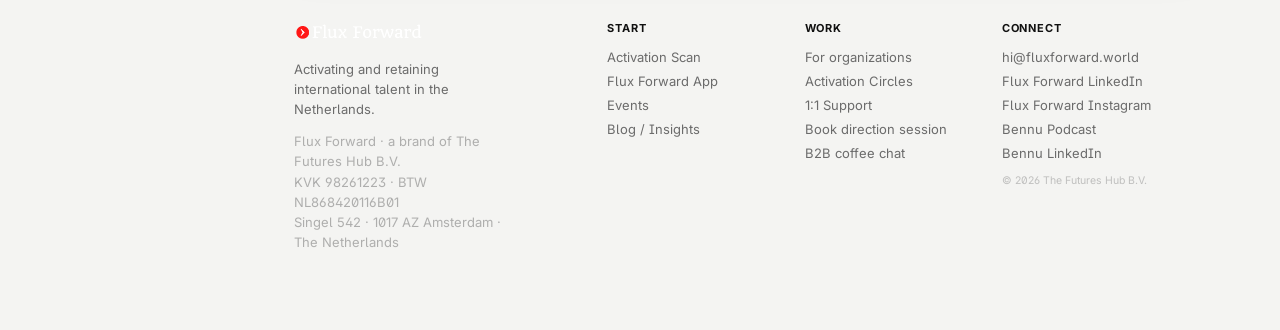
==== commit eb7cceb5: "Add files via upload" ====
--- a/index.html
+++ b/index.html
@@ -2336,9 +2336,8 @@
 
     /* FOOTER: matches fluxforward.world */
     footer {
-      max-width: 1100px;
-      margin: 0 auto;
-      padding: 48px 24px 56px;
+      margin: 0 0 0 calc(var(--app-frame-left) + 210px);
+      padding: 48px 32px 56px;
       display: grid;
       grid-template-columns: 1.35fr 0.8fr 0.8fr 0.9fr;
       gap: 28px;
@@ -2357,7 +2356,12 @@
     }
     footer .footer-col a:hover { color: var(--red); }
     @media (max-width: 768px) {
-      footer { grid-template-columns: 1fr 1fr; gap: 24px; padding: 32px 16px 48px; }
+      footer {
+        margin: 0;
+        grid-template-columns: 1fr 1fr;
+        gap: 24px;
+        padding: 32px 16px 48px;
+      }
     }
     @media (max-width: 480px) {
       footer { grid-template-columns: 1fr; }
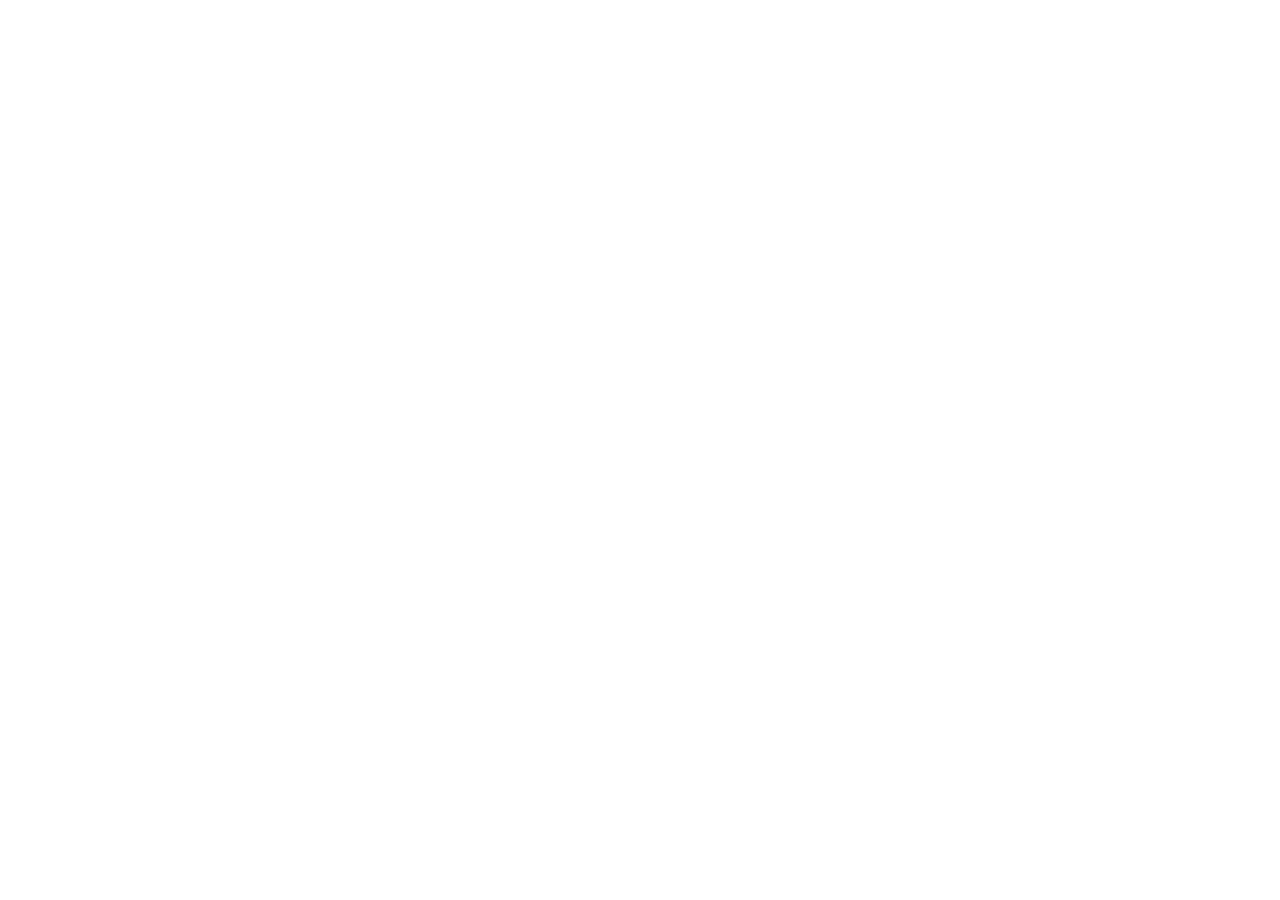
==== commit b614438f: "Create index.html" ====
--- a/index.html
+++ b/index.html
@@ -1,3440 +1,12 @@
 <!DOCTYPE html>
-<html lang="en">
+<html>
 <head>
-  <meta charset="UTF-8" />
-  <meta name="viewport" content="width=device-width, initial-scale=1.0" />
-  <title>Activation Scan: Flux Forward</title>
-  <meta name="description" content="A 5-minute diagnostic for internationals in the Netherlands. Find out which layer may be getting in the way of your progress." />
-  <link rel="preconnect" href="https://fonts.googleapis.com" />
-  <link rel="preconnect" href="https://fonts.gstatic.com" crossorigin />
-  <link href="https://fonts.googleapis.com/css2?family=Barlow:ital,wght@0,400;0,600;0,700;1,700&family=Barlow+Condensed:wght@700;800&family=Inter:wght@400;600;700;800;900&display=swap" rel="stylesheet" />
-  <style>
-    *, *::before, *::after { box-sizing: border-box; margin: 0; padding: 0; }
-
-    :root {
-      --red: #E8201A;
-      --red-dark: #c0180f;
-      --red-light: #fff8f7;
-      --red-mid: #fde8e7;
-      --text: #111111;
-      --text-muted: #5a5a5a;
-      --text-hint: #a8a8a8;
-      --border: rgba(0,0,0,0.06);
-      --border-strong: rgba(0,0,0,0.14);
-      --bg: #fafaf8;
-      --bg-card: #ffffff;
-      --bg-off: #f4f3f0;
-      --bg-subtle: #faf9f7;
-      --green: #0f6b37;
-      --green-light: #f0f8f3;
-      --transition: 0.2s cubic-bezier(0.32, 0.72, 0, 1);
-      --transition-slow: 0.4s cubic-bezier(0.32, 0.72, 0, 1);
-    }
-
-    html { scroll-behavior: smooth; }
-
-    body {
-      font-family: 'Barlow', sans-serif;
-      background: var(--bg);
-      color: var(--text);
-      min-height: 100vh;
-      display: flex;
-      flex-direction: column;
-      -webkit-font-smoothing: antialiased;
-      -moz-osx-font-smoothing: grayscale;
-      font-feature-settings: "ss01", "ss02";
-    }
-
-    ::selection { background: var(--text); color: white; }
-
-    /* ── NAV ── */
-    nav {
-      padding: 1.25rem 2rem;
-      display: flex;
-      align-items: center;
-      justify-content: space-between;
-      background: rgba(250, 250, 248, 0.85);
-      backdrop-filter: blur(20px);
-      -webkit-backdrop-filter: blur(20px);
-      border-bottom: 1px solid var(--border);
-      position: sticky;
-      top: 0;
-      z-index: 100;
-    }
-    .nav-logo { text-decoration: none; display: inline-flex; align-items: center; gap: 8px; }
-    .nav-logo::before {
-      content: '';
-      width: 7px;
-      height: 7px;
-      background: var(--red);
-      border-radius: 50%;
-    }
-    .logo-text {
-      font-weight: 700;
-      font-size: 12px;
-      letter-spacing: 0.14em;
-      color: var(--text);
-      text-transform: uppercase;
-    }
-    .nav-tag {
-      font-size: 10px;
-      font-weight: 600;
-      color: var(--text-hint);
-      letter-spacing: 0.16em;
-      text-transform: uppercase;
-    }
-
-    /* ── HERO ── */
-    .hero {
-      padding: 6rem 2rem 4.5rem;
-      text-align: center;
-      max-width: 760px;
-      margin: 0 auto;
-      position: relative;
-    }
-    .hero-badge {
-      display: inline-flex;
-      align-items: center;
-      gap: 8px;
-      font-size: 10px;
-      font-weight: 700;
-      letter-spacing: 0.18em;
-      text-transform: uppercase;
-      color: var(--red);
-      margin-bottom: 2.5rem;
-      padding: 6px 14px;
-      background: var(--red-mid);
-      border-radius: 100px;
-    }
-    .hero-badge::before {
-      content: '';
-      width: 6px;
-      height: 6px;
-      background: var(--red);
-      border-radius: 50%;
-      animation: pulse 2s ease-in-out infinite;
-    }
-    @keyframes pulse {
-      0%, 100% { opacity: 1; transform: scale(1); }
-      50% { opacity: 0.5; transform: scale(0.85); }
-    }
-    .hero h1 {
-      font-family: 'Barlow Condensed', sans-serif;
-      font-weight: 800;
-      font-size: clamp(2.6rem, 7vw, 4.8rem);
-      line-height: 0.95;
-      text-transform: uppercase;
-      color: var(--text);
-      margin-bottom: 1.75rem;
-      letter-spacing: -0.015em;
-    }
-    .hero h1 em {
-      font-style: italic;
-      color: var(--red);
-      position: relative;
-    }
-    .hero-subtitle {
-      font-size: 12px;
-      font-weight: 700;
-      color: var(--text-hint);
-      letter-spacing: 0.08em;
-      text-transform: uppercase;
-      margin-bottom: 1.5rem;
-    }
-    .hero p {
-      font-size: 17px;
-      color: var(--text-muted);
-      line-height: 1.7;
-      max-width: 480px;
-      margin: 0 auto 3rem;
-      font-weight: 400;
-    }
-    .hero-meta {
-      display: inline-flex;
-      align-items: center;
-      gap: 1.5rem;
-      font-size: 10px;
-      font-weight: 700;
-      letter-spacing: 0.16em;
-      text-transform: uppercase;
-      color: var(--text-hint);
-    }
-    .hero-meta-item { position: relative; }
-    .hero-meta-item:not(:last-child)::after {
-      content: '';
-      position: absolute;
-      right: -0.8rem;
-      top: 50%;
-      transform: translateY(-50%);
-      width: 3px;
-      height: 3px;
-      background: var(--text-hint);
-      border-radius: 50%;
-      opacity: 0.5;
-    }
-
-    /* ── SCAN CONTAINER & CARD ── */
-    .scan-container {
-      max-width: 580px;
-      margin: 0 auto 8rem;
-      padding: 0 1.5rem;
-      width: 100%;
-    }
-    .scan-card {
-      background: var(--bg-card);
-      border: 1px solid var(--border);
-      border-radius: 4px;
-      padding: 2.75rem;
-      box-shadow:
-        0 1px 2px rgba(0,0,0,0.02),
-        0 8px 32px rgba(0,0,0,0.04);
-    }
-
-    /* ── PROGRESS ── */
-    .progress-track {
-      height: 2px;
-      background: var(--bg-off);
-      margin-bottom: 0.875rem;
-      overflow: hidden;
-      border-radius: 2px;
-    }
-    .progress-fill {
-      height: 100%;
-      background: var(--text);
-      transition: width 0.6s cubic-bezier(0.32, 0.72, 0, 1);
-      border-radius: 2px;
-    }
-    .progress-text {
-      font-size: 10px;
-      font-weight: 700;
-      letter-spacing: 0.14em;
-      text-transform: uppercase;
-      color: var(--text-hint);
-      margin-bottom: 2.25rem;
-    }
-
-    /* ── STEPS & ANIMATIONS ── */
-    .step { display: none; }
-    .step.active {
-      display: block;
-      animation: stepIn 0.4s cubic-bezier(0.32, 0.72, 0, 1) both;
-    }
-    @keyframes stepIn {
-      from { opacity: 0; transform: translateY(8px); }
-      to { opacity: 1; transform: translateY(0); }
-    }
-    @keyframes fadeUp {
-      from { opacity: 0; transform: translateY(4px); }
-      to { opacity: 1; transform: translateY(0); }
-    }
-
-    /* ── STEP ELEMENTS ── */
-    .step-label {
-      display: inline-block;
-      font-size: 9px;
-      font-weight: 700;
-      letter-spacing: 0.18em;
-      text-transform: uppercase;
-      color: var(--red);
-      margin-bottom: 1.25rem;
-      padding: 4px 10px;
-      background: var(--red-mid);
-      border-radius: 100px;
-    }
-    .question-text {
-      font-family: 'Barlow Condensed', sans-serif;
-      font-weight: 800;
-      font-size: 26px;
-      line-height: 1.15;
-      color: var(--text);
-      margin-bottom: 0.875rem;
-      text-transform: uppercase;
-      letter-spacing: -0.005em;
-    }
-    .question-context {
-      font-size: 13px;
-      color: var(--text-muted);
-      line-height: 1.65;
-      margin-bottom: 1.75rem;
-      font-style: normal;
-      padding: 0;
-      border: none;
-    }
-
-    /* ── CHOICES ── */
-    .choice-wrap {
-      display: flex;
-      flex-direction: column;
-      gap: 6px;
-      margin-bottom: 2.25rem;
-    }
-    .choice-option {
-      display: flex;
-      align-items: flex-start;
-      gap: 14px;
-      padding: 14px 16px;
-      border: 1px solid var(--border-strong);
-      border-radius: 3px;
-      cursor: pointer;
-      background: var(--bg-card);
-      user-select: none;
-      transition: all var(--transition);
-      position: relative;
-    }
-    .choice-option:hover {
-      border-color: var(--text);
-      transform: translateX(2px);
-    }
-    .choice-option.selected {
-      border-color: var(--red);
-      background: var(--red-light);
-      box-shadow: 0 0 0 3px rgba(232,32,26,0.08);
-    }
-    .choice-dot {
-      width: 18px;
-      height: 18px;
-      border-radius: 50%;
-      border: 1.5px solid var(--border-strong);
-      flex-shrink: 0;
-      display: flex;
-      align-items: center;
-      justify-content: center;
-      transition: all var(--transition);
-      margin-top: 1px;
-    }
-    .choice-option.selected .choice-dot {
-      background: var(--red);
-      border-color: var(--red);
-      transform: scale(1.05);
-    }
-    .choice-inner {
-      width: 6px;
-      height: 6px;
-      border-radius: 50%;
-      background: white;
-      opacity: 0;
-      transition: opacity var(--transition);
-    }
-    .choice-option.selected .choice-inner { opacity: 1; }
-    .choice-text {
-      font-size: 14px;
-      color: var(--text);
-      line-height: 1.5;
-    }
-
-    /* ── PREVIEW SCREEN ── */
-    .preview-action-block { margin-bottom: 2rem; }
-    .preview-tagline {
-      font-size: 15px;
-      color: var(--text-muted);
-      line-height: 1.7;
-      margin-bottom: 1.25rem;
-    }
-    .preview-stats-line {
-      font-size: 12px;
-      color: var(--text-hint);
-      line-height: 1.5;
-      margin-bottom: 1.5rem;
-      font-style: normal;
-      display: inline-flex;
-      align-items: center;
-      gap: 8px;
-    }
-    .preview-stats-line::before {
-      content: '';
-      width: 4px;
-      height: 4px;
-      background: var(--red);
-      border-radius: 50%;
-      flex-shrink: 0;
-    }
-    .preview-reassurance {
-      font-size: 11px;
-      color: var(--text-hint);
-      text-align: center;
-      letter-spacing: 0.06em;
-      margin-top: 1rem;
-    }
-    .layer-preview-item {
-      display: flex;
-      gap: 14px;
-      padding: 12px 0;
-      border-bottom: 1px solid var(--border);
-      align-items: flex-start;
-    }
-    .layer-preview-item:last-child { border-bottom: none; }
-    .layer-preview-num {
-      font-size: 10px;
-      font-weight: 700;
-      color: var(--red);
-      width: 18px;
-      flex-shrink: 0;
-      padding-top: 3px;
-      letter-spacing: 0.06em;
-    }
-    .layer-preview-name {
-      font-size: 13px;
-      font-weight: 700;
-      color: var(--text);
-      margin-bottom: 3px;
-    }
-    .layer-preview-desc {
-      font-size: 12px;
-      color: var(--text-muted);
-      line-height: 1.55;
-    }
-
-    /* ── ACCORDION ── */
-    .accordion-section { border-top: 1px solid var(--border); }
-    .accordion-toggle {
-      width: 100%;
-      display: flex;
-      align-items: center;
-      justify-content: space-between;
-      padding: 1rem 0;
-      background: none;
-      border: none;
-      cursor: pointer;
-      font-family: 'Barlow', sans-serif;
-      font-size: 12px;
-      font-weight: 700;
-      color: var(--text-muted);
-      letter-spacing: 0.06em;
-      text-align: left;
-      transition: color var(--transition);
-    }
-    .accordion-toggle:hover { color: var(--text); }
-    .accordion-icon {
-      width: 20px;
-      height: 20px;
-      flex-shrink: 0;
-      position: relative;
-      transition: transform 0.25s cubic-bezier(0.32, 0.72, 0, 1);
-    }
-    .accordion-icon::before, .accordion-icon::after {
-      content: '';
-      position: absolute;
-      background: var(--text-hint);
-      transition: background var(--transition);
-    }
-    .accordion-icon::before {
-      width: 10px;
-      height: 1px;
-      top: 50%;
-      left: 50%;
-      transform: translate(-50%, -50%);
-    }
-    .accordion-icon::after {
-      width: 1px;
-      height: 10px;
-      top: 50%;
-      left: 50%;
-      transform: translate(-50%, -50%);
-      transition: transform 0.25s cubic-bezier(0.32, 0.72, 0, 1);
-    }
-    .accordion-icon.open { transform: rotate(180deg); }
-    .accordion-icon.open::after { transform: translate(-50%, -50%) scaleY(0); }
-    .accordion-icon.open::before, .accordion-toggle:hover .accordion-icon::before, .accordion-toggle:hover .accordion-icon::after { background: var(--red); }
-    .accordion-body {
-      padding: 0 0 1.25rem;
-      color: var(--text-muted);
-      font-size: 13px;
-      line-height: 1.7;
-      animation: fadeUp 0.25s ease both;
-    }
-    .accordion-link {
-      display: inline-flex;
-      align-items: center;
-      gap: 6px;
-      font-size: 13px;
-      color: var(--red);
-      text-decoration: none;
-      font-weight: 600;
-      padding: 6px 0;
-      transition: gap var(--transition);
-    }
-    .accordion-link:hover { gap: 10px; }
-
-    /* ── FORM FIELDS ── */
-    .field { margin-bottom: 1.1rem; }
-    .field label {
-      display: block;
-      font-size: 10px;
-      font-weight: 700;
-      letter-spacing: 0.16em;
-      text-transform: uppercase;
-      color: var(--text-muted);
-      margin-bottom: 8px;
-    }
-    .field input[type="text"], .field input[type="email"] {
-      width: 100%;
-      padding: 13px 14px;
-      border: 1px solid var(--border-strong);
-      border-radius: 3px;
-      font-size: 15px;
-      font-family: 'Barlow', sans-serif;
-      background: var(--bg-card);
-      color: var(--text);
-      outline: none;
-      transition: all var(--transition);
-    }
-    .field input:focus {
-      border-color: var(--text);
-      box-shadow: 0 0 0 3px rgba(17,17,17,0.06);
-    }
-    .gdpr-note {
-      font-size: 11px;
-      color: var(--text-hint);
-      line-height: 1.65;
-      margin-bottom: 1.5rem;
-    }
-    .gdpr-note a { color: var(--text-hint); text-decoration: underline; }
-
-    /* ── BUTTONS ── */
-    .btn-primary {
-      width: 100%;
-      padding: 16px;
-      border: none;
-      border-radius: 3px;
-      font-size: 11px;
-      font-weight: 700;
-      font-family: 'Barlow', sans-serif;
-      letter-spacing: 0.16em;
-      text-transform: uppercase;
-      cursor: pointer;
-      background: var(--text);
-      color: white;
-      transition: background var(--transition), transform 0.1s;
-      position: relative;
-    }
-    .btn-primary span { position: relative; z-index: 1; }
-    .btn-primary:not(:disabled):hover { background: var(--red); }
-    .btn-primary:disabled { background: #d4d4d4; color: white; cursor: not-allowed; }
-    .btn-primary:not(:disabled):active { transform: scale(0.98); }
-    .btn-secondary {
-      width: 100%;
-      padding: 16px;
-      border: 1px solid var(--border-strong);
-      border-radius: 3px;
-      font-size: 11px;
-      font-weight: 700;
-      font-family: 'Barlow', sans-serif;
-      letter-spacing: 0.16em;
-      text-transform: uppercase;
-      cursor: pointer;
-      background: transparent;
-      color: var(--text);
-      transition: all var(--transition);
-    }
-    .btn-secondary:hover { background: var(--text); color: white; border-color: var(--text); }
-    .btn-secondary:active { transform: scale(0.98); }
-    .btn-row { display: grid; grid-template-columns: 1fr 1fr; gap: 0.75rem; }
-    .btn-cta {
-      display: block;
-      width: 100%;
-      padding: 18px;
-      background: var(--red);
-      color: white;
-      border: none;
-      border-radius: 3px;
-      font-size: 11px;
-      font-weight: 700;
-      font-family: 'Barlow', sans-serif;
-      letter-spacing: 0.16em;
-      text-transform: uppercase;
-      text-align: center;
-      text-decoration: none;
-      cursor: pointer;
-      transition: all var(--transition);
-      box-shadow: 0 1px 2px rgba(232,32,26,0.1), 0 6px 20px rgba(232,32,26,0.18);
-    }
-    .btn-cta:hover {
-      background: var(--red-dark);
-      box-shadow: 0 2px 4px rgba(232,32,26,0.15), 0 12px 32px rgba(232,32,26,0.25);
-      transform: translateY(-1px);
-    }
-    .btn-cta:active { transform: translateY(0); }
-    .btn-inline {
-      display: block;
-      width: 100%;
-      padding: 13px 16px;
-      background: transparent;
-      color: var(--text-muted);
-      border: 1px solid var(--border-strong);
-      border-radius: 3px;
-      font-size: 11px;
-      font-weight: 700;
-      font-family: 'Barlow', sans-serif;
-      letter-spacing: 0.12em;
-      text-transform: uppercase;
-      text-align: center;
-      text-decoration: none;
-      cursor: pointer;
-      transition: all var(--transition);
-      margin-bottom: 2rem;
-    }
-    .btn-inline:hover {
-      background: var(--text);
-      color: white;
-      border-color: var(--text);
-    }
-
-    /* ── RESULT ── */
-    .result-eyebrow {
-      display: inline-block;
-      font-size: 10px;
-      font-weight: 700;
-      letter-spacing: 0.18em;
-      text-transform: uppercase;
-      color: var(--red);
-      margin-bottom: 1rem;
-      padding: 4px 10px;
-      background: var(--red-mid);
-      border-radius: 100px;
-    }
-    .result-title {
-      font-family: 'Barlow Condensed', sans-serif;
-      font-weight: 800;
-      font-size: 34px;
-      line-height: 1.05;
-      color: var(--text);
-      text-transform: uppercase;
-      margin-bottom: 1.25rem;
-      letter-spacing: -0.01em;
-    }
-    .result-desc {
-      font-size: 15px;
-      color: var(--text-muted);
-      line-height: 1.75;
-      margin-bottom: 1.75rem;
-    }
-    .insight-box {
-      border: none;
-      border-left: 2px solid var(--red);
-      padding: 0.25rem 0 0.25rem 1.25rem;
-      background: transparent;
-      margin-bottom: 1.5rem;
-    }
-    .insight-label {
-      font-size: 10px;
-      font-weight: 700;
-      letter-spacing: 0.18em;
-      text-transform: uppercase;
-      color: var(--red);
-      margin-bottom: 8px;
-    }
-    .insight-text { font-size: 14px; color: var(--text); line-height: 1.75; }
-    .next-box {
-      border: none;
-      border-left: 2px solid var(--green);
-      padding: 0.25rem 0 0.25rem 1.25rem;
-      background: transparent;
-      margin-bottom: 2rem;
-    }
-    .next-label {
-      font-size: 10px;
-      font-weight: 700;
-      letter-spacing: 0.18em;
-      text-transform: uppercase;
-      color: var(--green);
-      margin-bottom: 8px;
-    }
-    .next-text { font-size: 14px; color: var(--text); line-height: 1.75; }
-
-    /* ── ALL LAYERS / BAR CHART ── */
-    .all-layers { margin-bottom: 2rem; }
-    .all-layers-title {
-      font-size: 10px;
-      font-weight: 700;
-      letter-spacing: 0.16em;
-      text-transform: uppercase;
-      color: var(--text-hint);
-      margin-bottom: 1rem;
-    }
-    .layer-row {
-      display: flex;
-      align-items: center;
-      gap: 12px;
-      padding: 10px 0;
-      border-bottom: 1px solid var(--border);
-    }
-    .layer-row:last-child { border-bottom: none; }
-    .layer-row-name { font-size: 13px; font-weight: 600; color: var(--text); flex: 1; }
-    .layer-bar-wrap {
-      width: 120px;
-      height: 4px;
-      background: var(--bg-off);
-      overflow: hidden;
-      border-radius: 100px;
-    }
-    .layer-bar-fill {
-      height: 100%;
-      background: var(--red);
-      border-radius: 100px;
-      transition: width 0.7s cubic-bezier(0.32, 0.72, 0, 1);
-    }
-    .layer-bar-fill.low { background: #d4d4d4; }
-    .layer-score-label {
-      font-size: 10px;
-      font-weight: 700;
-      color: var(--text-hint);
-      width: 56px;
-      text-align: right;
-      text-transform: uppercase;
-      letter-spacing: 0.06em;
-    }
-
-    /* ── SECONDARY LAYERS ── */
-    .secondary-section { margin-bottom: 2rem; }
-    .secondary-title {
-      font-size: 10px;
-      font-weight: 700;
-      letter-spacing: 0.16em;
-      text-transform: uppercase;
-      color: var(--text-hint);
-      margin-bottom: 1rem;
-    }
-    .secondary-layer {
-      border: 1px solid var(--border);
-      border-radius: 3px;
-      padding: 1rem 1.25rem;
-      margin-bottom: 0.5rem;
-      background: var(--bg-subtle);
-      transition: all var(--transition);
-    }
-    .secondary-layer:hover { border-color: var(--border-strong); }
-    .secondary-layer-name {
-      font-size: 11px;
-      font-weight: 700;
-      letter-spacing: 0.1em;
-      text-transform: uppercase;
-      color: var(--text);
-      margin-bottom: 4px;
-    }
-    .secondary-layer-text { font-size: 13px; color: var(--text-muted); line-height: 1.6; }
-
-    /* ── ACCURACY BOX ── */
-    .accuracy-box {
-      border: 1px solid var(--border);
-      border-radius: 3px;
-      padding: 1.25rem;
-      margin-bottom: 1.5rem;
-      background: var(--bg-subtle);
-    }
-    .accuracy-title { font-size: 13px; font-weight: 700; color: var(--text); margin-bottom: 0.5rem; }
-    .accuracy-sub { font-size: 13px; color: var(--text-muted); line-height: 1.65; margin-bottom: 0.75rem; }
-    .accuracy-link {
-      display: inline-flex;
-      align-items: center;
-      gap: 6px;
-      font-size: 13px;
-      color: var(--red);
-      text-decoration: none;
-      font-weight: 600;
-      transition: gap var(--transition);
-    }
-    .accuracy-link:hover { gap: 10px; }
-
-    /* ── DIVIDER ── */
-    .divider {
-      height: 1px;
-      background: var(--border);
-      margin: 2rem 0;
-    }
-
-    /* ── EMAIL CAPTURE ── */
-    .email-capture {
-      border: 1px solid var(--border);
-      border-radius: 3px;
-      padding: 1.75rem;
-      margin-bottom: 1.5rem;
-      background: var(--bg-subtle);
-    }
-    .email-capture-title {
-      font-family: 'Barlow Condensed', sans-serif;
-      font-weight: 800;
-      font-size: 22px;
-      text-transform: uppercase;
-      color: var(--text);
-      margin-bottom: 0.5rem;
-      letter-spacing: -0.005em;
-    }
-    .email-capture-sub { font-size: 13px; color: var(--text-muted); line-height: 1.65; margin-bottom: 1.25rem; }
-    .email-capture-success { font-size: 14px; color: var(--green); font-weight: 600; padding: 0.75rem 0; display: none; }
-
-    /* ── CTA SECTION ── */
-    .cta-softener {
-      font-size: 13px;
-      color: var(--text-muted);
-      line-height: 1.65;
-      margin-bottom: 1.25rem;
-      font-style: normal;
-      padding: 0 0 0 1rem;
-      border-left: 2px solid var(--border-strong);
-    }
-    .cta-title {
-      font-family: 'Barlow Condensed', sans-serif;
-      font-weight: 800;
-      font-size: 28px;
-      text-transform: uppercase;
-      color: var(--text);
-      margin-bottom: 0.6rem;
-      letter-spacing: -0.005em;
-      line-height: 1.1;
-    }
-    .cta-sub { font-size: 14px; color: var(--text-muted); line-height: 1.7; margin-bottom: 1.5rem; }
-    .minor-links { margin-top: 1.5rem; display: flex; flex-direction: column; gap: 0.5rem; }
-    .minor-link {
-      font-size: 13px;
-      color: var(--text-muted);
-      text-decoration: none;
-      transition: color var(--transition);
-      display: inline-flex;
-      align-items: center;
-      gap: 6px;
-    }
-    .minor-link:hover { color: var(--red); }
-    .minor-link::before { content: '→'; opacity: 0.5; }
-
-    /* ── TOOLTIP ── */
-    .tooltip-wrap { position: relative; display: inline-flex; align-items: center; gap: 5px; }
-    .tooltip-icon {
-      width: 14px;
-      height: 14px;
-      border-radius: 50%;
-      background: var(--bg-off);
-      border: 1px solid var(--border-strong);
-      color: var(--text-hint);
-      font-size: 9px;
-      font-weight: 700;
-      display: inline-flex;
-      align-items: center;
-      justify-content: center;
-      cursor: help;
-      flex-shrink: 0;
-      transition: all var(--transition);
-    }
-    .tooltip-wrap:hover .tooltip-icon {
-      background: var(--text);
-      color: white;
-      border-color: var(--text);
-    }
-    .tooltip-popup {
-      display: none;
-      position: absolute;
-      bottom: calc(100% + 8px);
-      left: 50%;
-      transform: translateX(-50%);
-      background: var(--text);
-      color: white;
-      font-size: 12px;
-      line-height: 1.5;
-      padding: 10px 14px;
-      width: 220px;
-      z-index: 10;
-      pointer-events: none;
-      font-weight: 400;
-      border-radius: 4px;
-      box-shadow: 0 8px 24px rgba(0,0,0,0.18);
-    }
-    .tooltip-popup::after {
-      content: '';
-      position: absolute;
-      top: 100%;
-      left: 50%;
-      transform: translateX(-50%);
-      border: 5px solid transparent;
-      border-top-color: var(--text);
-    }
-    .tooltip-wrap:hover .tooltip-popup,
-    .tooltip-wrap:focus-within .tooltip-popup { display: block; }
-
-    /* ── GUIDED ACTIVATION LAYER ── */
-    .guided-layer { animation: stepIn 0.4s ease both; }
-    .guided-question {
-      font-family: 'Barlow Condensed', sans-serif;
-      font-weight: 800;
-      font-size: 22px;
-      line-height: 1.2;
-      color: var(--text);
-      margin-bottom: 1.5rem;
-      text-transform: uppercase;
-      letter-spacing: -0.005em;
-    }
-    .guided-choices { display: flex; flex-direction: column; gap: 6px; margin-bottom: 2rem; }
-    .guided-choice {
-      display: flex;
-      align-items: flex-start;
-      gap: 14px;
-      padding: 13px 16px;
-      border: 1px solid var(--border-strong);
-      border-radius: 3px;
-      cursor: pointer;
-      background: var(--bg-card);
-      user-select: none;
-      transition: all var(--transition);
-    }
-    .guided-choice:hover {
-      border-color: var(--text);
-      transform: translateX(2px);
-    }
-    .guided-choice.selected {
-      border-color: var(--red);
-      background: var(--red-light);
-      box-shadow: 0 0 0 3px rgba(232,32,26,0.08);
-    }
-    .guided-choice-dot {
-      width: 18px;
-      height: 18px;
-      border-radius: 50%;
-      border: 1.5px solid var(--border-strong);
-      flex-shrink: 0;
-      display: flex;
-      align-items: center;
-      justify-content: center;
-      transition: all var(--transition);
-      margin-top: 2px;
-    }
-    .guided-choice.selected .guided-choice-dot {
-      background: var(--red);
-      border-color: var(--red);
-      transform: scale(1.05);
-    }
-    .guided-choice-dot-inner {
-      width: 6px;
-      height: 6px;
-      border-radius: 50%;
-      background: white;
-      opacity: 0;
-      transition: opacity var(--transition);
-    }
-    .guided-choice.selected .guided-choice-dot-inner { opacity: 1; }
-    .guided-choice-text { font-size: 14px; color: var(--text); line-height: 1.5; }
-    .guided-response { display: none; animation: stepIn 0.4s ease both; }
-    .guided-response.visible { display: block; }
-    .guided-interpretation {
-      border: none;
-      border-left: 2px solid var(--border-strong);
-      padding: 0.25rem 0 0.25rem 1.25rem;
-      background: transparent;
-      margin-bottom: 1.5rem;
-    }
-    .guided-interpretation-label {
-      font-size: 10px;
-      font-weight: 700;
-      letter-spacing: 0.16em;
-      text-transform: uppercase;
-      color: var(--text-hint);
-      margin-bottom: 8px;
-    }
-    .guided-interpretation-text { font-size: 14px; color: var(--text); line-height: 1.75; }
-    .guided-next {
-      border: none;
-      border-left: 2px solid var(--green);
-      padding: 0.25rem 0 0.25rem 1.25rem;
-      background: transparent;
-      margin-bottom: 1.75rem;
-    }
-    .guided-next-label {
-      font-size: 10px;
-      font-weight: 700;
-      letter-spacing: 0.16em;
-      text-transform: uppercase;
-      color: var(--green);
-      margin-bottom: 8px;
-    }
-    .guided-next-text { font-size: 14px; color: var(--text); line-height: 1.75; }
-    .guided-support {
-      border: 1px solid var(--border);
-      border-radius: 3px;
-      padding: 1.25rem;
-      background: var(--bg-subtle);
-      margin-bottom: 1.5rem;
-    }
-    .guided-support-text { font-size: 13px; color: var(--text-muted); line-height: 1.6; margin-bottom: 0.75rem; }
-    .guided-support-link {
-      display: inline-flex;
-      align-items: center;
-      gap: 6px;
-      font-size: 13px;
-      color: var(--red);
-      text-decoration: none;
-      font-weight: 600;
-      transition: gap var(--transition);
-    }
-    .guided-support-link:hover { gap: 10px; }
-    .guided-back {
-      display: inline-flex;
-      align-items: center;
-      gap: 6px;
-      font-size: 11px;
-      font-weight: 700;
-      letter-spacing: 0.12em;
-      text-transform: uppercase;
-      color: var(--text-hint);
-      cursor: pointer;
-      background: none;
-      border: none;
-      padding: 0;
-      margin-bottom: 1.5rem;
-      font-family: 'Barlow', sans-serif;
-      transition: color var(--transition), gap var(--transition);
-    }
-    .guided-back:hover { color: var(--red); gap: 10px; }
-    .guided-separator { height: 1px; background: var(--border); margin: 2rem 0; }
-    .guided-entry {
-      border: 1px solid var(--border);
-      border-radius: 3px;
-      padding: 1.75rem;
-      margin-top: 2rem;
-      background: var(--bg-subtle);
-    }
-    .guided-entry-label {
-      display: inline-block;
-      font-size: 10px;
-      font-weight: 700;
-      letter-spacing: 0.18em;
-      text-transform: uppercase;
-      color: var(--red);
-      margin-bottom: 0.875rem;
-      padding: 4px 10px;
-      background: var(--red-mid);
-      border-radius: 100px;
-    }
-    .guided-entry-title {
-      font-family: 'Barlow Condensed', sans-serif;
-      font-weight: 800;
-      font-size: 22px;
-      text-transform: uppercase;
-      color: var(--text);
-      margin-bottom: 0.6rem;
-      letter-spacing: -0.005em;
-    }
-    .guided-entry-sub { font-size: 14px; color: var(--text-muted); line-height: 1.7; margin-bottom: 1.5rem; }
-
-    /* ── FIELD-AGNOSTIC NOTE ── */
-    .field-agnostic-note {
-      font-size: 11px;
-      color: var(--text-hint);
-      font-style: normal;
-      margin-bottom: 1.5rem;
-      padding: 8px 12px;
-      background: var(--bg-off);
-      border-radius: 3px;
-      border-left: none;
-      display: inline-flex;
-      align-items: flex-start;
-      gap: 8px;
-      width: 100%;
-      line-height: 1.6;
-    }
-    .field-agnostic-note::before {
-      content: '✦';
-      color: var(--red);
-      flex-shrink: 0;
-    }
-
-    /* ── CHECKBOX ── */
-    .checkbox-label {
-      display: flex;
-      align-items: flex-start;
-      gap: 10px;
-      font-size: 13px;
-      color: var(--text-muted);
-      cursor: pointer;
-      margin-bottom: 1rem;
-      line-height: 1.5;
-    }
-    .checkbox-label input { margin-top: 2px; accent-color: var(--red); flex-shrink: 0; }
-
-
-    /* ── GDPR CONSENT CHECKBOX ── */
-    .consent-row {
-      display: flex;
-      align-items: flex-start;
-      gap: 10px;
-      padding: 12px 14px;
-      background: var(--bg-off);
-      border-radius: 3px;
-      border-left: 2px solid var(--border-strong);
-      margin-bottom: 1.25rem;
-      transition: border-color var(--transition);
-    }
-    .consent-row.checked { border-left-color: var(--red); background: var(--red-light); }
-    .consent-row input[type="checkbox"] {
-      margin-top: 2px;
-      width: 16px;
-      height: 16px;
-      flex-shrink: 0;
-      accent-color: var(--red);
-      cursor: pointer;
-    }
-    .consent-row label {
-      font-size: 13px;
-      color: var(--text);
-      line-height: 1.5;
-      cursor: pointer;
-      text-transform: none;
-      letter-spacing: 0;
-      font-weight: 400;
-      flex: 1;
-    }
-    .consent-row .consent-link {
-      display: inline;
-      color: var(--red);
-      text-decoration: underline;
-      font-weight: 600;
-      cursor: pointer;
-      background: none;
-      border: none;
-      padding: 0;
-      font-family: inherit;
-      font-size: inherit;
-    }
-    .consent-row .consent-link:hover { color: var(--red-dark); }
-
-    /* ── MODAL ── */
-    .modal-overlay {
-      display: none;
-      position: fixed;
-      inset: 0;
-      background: rgba(17,17,17,0.55);
-      backdrop-filter: blur(4px);
-      -webkit-backdrop-filter: blur(4px);
-      z-index: 1000;
-      align-items: center;
-      justify-content: center;
-      padding: 1.5rem;
-      animation: modalFade 0.2s ease;
-    }
-    .modal-overlay.visible { display: flex; }
-    @keyframes modalFade {
-      from { opacity: 0; }
-      to { opacity: 1; }
-    }
-    .modal-content {
-      background: var(--bg-card);
-      max-width: 540px;
-      width: 100%;
-      max-height: 85vh;
-      overflow-y: auto;
-      border-radius: 4px;
-      padding: 2rem;
-      position: relative;
-      animation: modalSlide 0.3s cubic-bezier(0.32, 0.72, 0, 1);
-      box-shadow: 0 24px 48px rgba(0,0,0,0.18);
-    }
-    @keyframes modalSlide {
-      from { opacity: 0; transform: translateY(20px) scale(0.97); }
-      to { opacity: 1; transform: translateY(0) scale(1); }
-    }
-    .modal-close {
-      position: absolute;
-      top: 1rem;
-      right: 1rem;
-      width: 32px;
-      height: 32px;
-      background: none;
-      border: 1px solid var(--border);
-      border-radius: 3px;
-      font-size: 18px;
-      color: var(--text-hint);
-      cursor: pointer;
-      display: flex;
-      align-items: center;
-      justify-content: center;
-      transition: all var(--transition);
-      line-height: 1;
-    }
-    .modal-close:hover { color: var(--text); border-color: var(--text); }
-    .modal-eyebrow {
-      display: inline-block;
-      font-size: 9px;
-      font-weight: 700;
-      letter-spacing: 0.18em;
-      text-transform: uppercase;
-      color: var(--red);
-      margin-bottom: 0.875rem;
-      padding: 4px 10px;
-      background: var(--red-mid);
-      border-radius: 100px;
-    }
-    .modal-title {
-      font-family: 'Barlow Condensed', sans-serif;
-      font-weight: 800;
-      font-size: 26px;
-      text-transform: uppercase;
-      color: var(--text);
-      margin-bottom: 1rem;
-      line-height: 1.1;
-      letter-spacing: -0.005em;
-    }
-    .modal-section { margin-bottom: 1.25rem; }
-    .modal-section-title {
-      font-size: 11px;
-      font-weight: 700;
-      letter-spacing: 0.12em;
-      text-transform: uppercase;
-      color: var(--text);
-      margin-bottom: 0.5rem;
-    }
-    .modal-section-text {
-      font-size: 13px;
-      color: var(--text-muted);
-      line-height: 1.7;
-    }
-    .modal-section-text a { color: var(--red); text-decoration: underline; font-weight: 600; }
-    .modal-divider { height: 1px; background: var(--border); margin: 1.25rem 0; }
-    .modal-actions {
-      display: flex;
-      gap: 0.75rem;
-      margin-top: 1.5rem;
-    }
-    .modal-actions .btn-primary { flex: 1; }
-
-
-    /* ── COOKIE BANNER ── */
-    .cookie-banner {
-      display: none;
-      position: fixed;
-      bottom: 0;
-      left: 0;
-      right: 0;
-      background: var(--text);
-      color: white;
-      padding: 1.25rem 1.5rem;
-      z-index: 999;
-      box-shadow: 0 -4px 24px rgba(0,0,0,0.15);
-      animation: bannerSlide 0.35s cubic-bezier(0.32, 0.72, 0, 1);
-    }
-    .cookie-banner.visible { display: block; }
-    @keyframes bannerSlide {
-      from { transform: translateY(100%); }
-      to { transform: translateY(0); }
-    }
-    .cookie-banner-inner {
-      max-width: 1100px;
-      margin: 0 auto;
-      display: flex;
-      align-items: center;
-      gap: 1.5rem;
-      flex-wrap: wrap;
-      justify-content: space-between;
-    }
-    .cookie-banner-text {
-      font-size: 13px;
-      line-height: 1.6;
-      color: rgba(255,255,255,0.9);
-      flex: 1;
-      min-width: 240px;
-    }
-    .cookie-banner-text strong {
-      color: white;
-      font-weight: 700;
-      display: block;
-      margin-bottom: 3px;
-      font-size: 13px;
-      letter-spacing: 0.02em;
-    }
-    .cookie-banner-text a {
-      color: white;
-      text-decoration: underline;
-      font-weight: 600;
-    }
-    .cookie-banner-actions {
-      display: flex;
-      gap: 0.625rem;
-      flex-shrink: 0;
-    }
-    .cookie-btn {
-      padding: 10px 20px;
-      border-radius: 3px;
-      font-size: 11px;
-      font-weight: 700;
-      font-family: 'Barlow', sans-serif;
-      letter-spacing: 0.14em;
-      text-transform: uppercase;
-      cursor: pointer;
-      transition: all var(--transition);
-      border: 1px solid transparent;
-      white-space: nowrap;
-    }
-    .cookie-btn-reject {
-      background: transparent;
-      color: rgba(255,255,255,0.85);
-      border-color: rgba(255,255,255,0.25);
-    }
-    .cookie-btn-reject:hover {
-      background: rgba(255,255,255,0.08);
-      border-color: rgba(255,255,255,0.5);
-      color: white;
-    }
-    .cookie-btn-accept {
-      background: var(--red);
-      color: white;
-      border-color: var(--red);
-    }
-    .cookie-btn-accept:hover {
-      background: var(--red-dark);
-      border-color: var(--red-dark);
-    }
-    @media (max-width: 600px) {
-      .cookie-banner { padding: 1rem 1.25rem; }
-      .cookie-banner-inner { gap: 1rem; }
-      .cookie-banner-text { min-width: 100%; }
-      .cookie-banner-actions { width: 100%; }
-      .cookie-btn { flex: 1; padding: 12px; }
-    }
-
-    /* ── FOOTER ── */
-    footer {
-      margin-top: auto;
-      padding: 2.5rem 2rem;
-      text-align: center;
-      font-size: 10px;
-      font-weight: 700;
-      letter-spacing: 0.14em;
-      text-transform: uppercase;
-      color: var(--text-hint);
-      border-top: 1px solid var(--border);
-    }
-    footer a { color: var(--text-hint); text-decoration: none; transition: color var(--transition); }
-    footer a:hover { color: var(--red); }
-
-    /* ── RESPONSIVE ── */
-    @media (max-width: 600px) {
-      nav { padding: 1rem 1.25rem; }
-      .scan-card { padding: 1.75rem 1.25rem; }
-      .hero { padding: 4rem 1.5rem 3rem; }
-      .hero-meta { flex-wrap: wrap; gap: 1rem; }
-      .hero-meta-item:not(:last-child)::after { display: none; }
-      .btn-row { grid-template-columns: 1fr; }
-      .layer-bar-wrap { width: 80px; }
-      .question-text { font-size: 22px; }
-      .result-title { font-size: 27px; }
-      .cta-title { font-size: 24px; }
-    }
-    /* PRODUCT UI PASS */
-    body {
-      background:
-        linear-gradient(135deg, rgba(232,32,26,0.07), transparent 28rem),
-        radial-gradient(circle at top right, rgba(15,107,55,0.08), transparent 24rem),
-        var(--bg);
-    }
-    nav {
-      padding: 1rem 2rem;
-      box-shadow: 0 1px 0 rgba(255,255,255,0.75) inset;
-    }
-    .nav-actions { display: flex; align-items: center; gap: 1rem; }
-    .nav-link {
-      color: var(--text-muted);
-      font-size: 11px;
-      font-weight: 700;
-      letter-spacing: 0.12em;
-      text-decoration: none;
-      text-transform: uppercase;
-      transition: color var(--transition);
-    }
-    .nav-link:hover { color: var(--red); }
-    .product-shell {
-      width: min(1180px, calc(100% - 40px));
-      margin: 0 auto;
-      padding: 4rem 0 6rem;
-      display: grid;
-      grid-template-columns: minmax(0, 0.95fr) minmax(460px, 1.05fr);
-      gap: 3rem;
-      align-items: start;
-    }
-    .hero {
-      max-width: none;
-      margin: 0;
-      padding: 2.25rem 0 0;
-      text-align: left;
-      position: sticky;
-      top: 5.25rem;
-    }
-    .hero-badge { margin-bottom: 1.6rem; border-radius: 4px; }
-    .hero h1 {
-      font-size: clamp(3.4rem, 7vw, 6.6rem);
-      line-height: 0.88;
-      max-width: 560px;
-      margin-bottom: 1.25rem;
-      letter-spacing: 0;
-    }
-    .hero-subtitle {
-      color: var(--text);
-      font-size: 14px;
-      line-height: 1.5;
-      letter-spacing: 0.08em;
-      max-width: 520px;
-      margin-bottom: 1rem;
-    }
-    .hero p {
-      margin: 0 0 1.75rem;
-      max-width: 520px;
-      font-size: 18px;
-    }
-    .hero-meta {
-      display: flex;
-      justify-content: flex-start;
-      flex-wrap: wrap;
-      margin-bottom: 2rem;
-    }
-    .hero-panel {
-      max-width: 520px;
-      background: rgba(255,255,255,0.74);
-      border: 1px solid rgba(0,0,0,0.08);
-      border-radius: 8px;
-      padding: 1rem;
-      box-shadow: 0 22px 70px rgba(0,0,0,0.08);
-      backdrop-filter: blur(18px);
-    }
-    .hero-panel-top {
-      display: flex;
-      align-items: center;
-      justify-content: space-between;
-      gap: 1rem;
-      padding-bottom: 0.85rem;
-      border-bottom: 1px solid var(--border);
-      margin-bottom: 1rem;
-    }
-    .hero-panel-title {
-      font-size: 11px;
-      font-weight: 700;
-      letter-spacing: 0.14em;
-      text-transform: uppercase;
-      color: var(--text);
-    }
-    .hero-panel-status {
-      display: inline-flex;
-      align-items: center;
-      gap: 6px;
-      color: var(--green);
-      font-size: 11px;
-      font-weight: 700;
-      letter-spacing: 0.12em;
-      text-transform: uppercase;
-    }
-    .hero-panel-status::before {
-      content: '';
-      width: 7px;
-      height: 7px;
-      border-radius: 50%;
-      background: var(--green);
-    }
-    .signal-grid {
-      display: grid;
-      grid-template-columns: repeat(5, 1fr);
-      gap: 8px;
-      align-items: end;
-      height: 120px;
-      margin-bottom: 1rem;
-    }
-    .signal-bar {
-      border-radius: 5px 5px 2px 2px;
-      background: linear-gradient(180deg, var(--red), #111);
-      min-height: 22px;
-      opacity: 0.9;
-    }
-    .signal-bar:nth-child(1) { height: 45%; opacity: 0.55; }
-    .signal-bar:nth-child(2) { height: 78%; }
-    .signal-bar:nth-child(3) { height: 55%; opacity: 0.68; }
-    .signal-bar:nth-child(4) { height: 36%; opacity: 0.5; }
-    .signal-bar:nth-child(5) { height: 64%; opacity: 0.78; }
-    .hero-panel-copy {
-      color: var(--text-muted);
-      font-size: 13px;
-      line-height: 1.6;
-    }
-
-    /* V3 NEW ELEMENTS */
-    .preview-commitment { font-size: 13px; color: var(--text); font-weight: 600; margin-bottom: 1.5rem; font-style: italic; }
-    .result-mirror { font-size: 14px; color: var(--text-muted); line-height: 1.7; margin-bottom: 1.25rem; padding: 12px 16px; background: var(--bg-off); border-left: 3px solid var(--border-strong); }
-    .cost-box { margin-bottom: 1.5rem; }
-    .cost-box-label { font-size: 10px; font-weight: 700; letter-spacing: 0.16em; text-transform: uppercase; color: var(--red); margin-bottom: 0.6rem; }
-    .cost-box-text { font-size: 14px; color: var(--text-muted); line-height: 1.7; }
-    .cost-box-items { display: flex; flex-direction: column; gap: 4px; margin-top: 8px; }
-    .cost-item { display: flex; align-items: flex-start; gap: 8px; font-size: 13px; color: var(--text-muted); line-height: 1.5; }
-    .cost-item::before { content: "↳"; color: var(--red); font-weight: 700; flex-shrink: 0; margin-top: 1px; }
-    .expectation-setter { font-size: 12px; color: var(--text-hint); font-style: italic; margin-bottom: 1.5rem; padding: 8px 0; border-top: 1px solid var(--border); border-bottom: 1px solid var(--border); text-align: center; }
-    /* HOW IT WORKS ACCORDION */
-    .how-it-works { display: flex; flex-direction: column; }
-    .hiw-step {
-      display: flex;
-      gap: 14px;
-      padding: 12px 0;
-      border-bottom: 1px solid var(--border);
-    }
-    .hiw-num {
-      width: 24px;
-      height: 24px;
-      border-radius: 50%;
-      background: var(--red-mid);
-      color: var(--red);
-      font-size: 11px;
-      font-weight: 800;
-      display: flex;
-      align-items: center;
-      justify-content: center;
-      flex-shrink: 0;
-      margin-top: 1px;
-    }
-    .hiw-title {
-      font-size: 13px;
-      font-weight: 700;
-      color: var(--text);
-      margin-bottom: 3px;
-    }
-    .hiw-desc {
-      font-size: 13px;
-      color: var(--text-muted);
-      line-height: 1.6;
-    }
-
-    /* HERO PANEL: 5 LAYERS PREVIEW */
-    .layer-list-preview { display: flex; flex-direction: column; }
-    .llp-item {
-      display: grid;
-      grid-template-columns: 22px 1fr;
-      grid-template-rows: auto auto;
-      column-gap: 10px;
-      padding: 10px 0;
-      border-bottom: 1px solid var(--border);
-    }
-    .llp-num {
-      font-size: 10px;
-      font-weight: 700;
-      color: var(--red);
-      letter-spacing: 0.08em;
-      grid-row: 1 / 3;
-      align-self: center;
-      opacity: 0.8;
-    }
-    .llp-name {
-      font-size: 12px;
-      font-weight: 700;
-      color: var(--text);
-      letter-spacing: 0;
-      line-height: 1.3;
-    }
-    .llp-desc {
-      font-size: 11px;
-      color: var(--text-hint);
-      line-height: 1.4;
-      margin-top: 2px;
-    }
-
-    .scan-container {
-      max-width: none;
-      margin: 0;
-      padding: 0;
-    }
-    .scan-card {
-      border-radius: 8px;
-      padding: 0;
-      overflow: hidden;
-      box-shadow: 0 24px 80px rgba(17,17,17,0.12);
-    }
-    .scan-header {
-      padding: 1.35rem 1.5rem 1.25rem;
-      background: var(--text);
-      color: white;
-    }
-    .scan-header-row {
-      display: flex;
-      align-items: center;
-      justify-content: space-between;
-      gap: 1rem;
-      margin-bottom: 1rem;
-    }
-    .scan-kicker {
-      color: rgba(255,255,255,0.62);
-      font-size: 10px;
-      font-weight: 700;
-      letter-spacing: 0.16em;
-      text-transform: uppercase;
-    }
-    .scan-time {
-      border: 1px solid rgba(255,255,255,0.2);
-      border-radius: 999px;
-      color: rgba(255,255,255,0.82);
-      font-size: 10px;
-      font-weight: 700;
-      letter-spacing: 0.12em;
-      padding: 6px 10px;
-      text-transform: uppercase;
-      white-space: nowrap;
-    }
-    .progress-track { background: rgba(255,255,255,0.14); margin-bottom: 0.8rem; }
-    .progress-fill { background: var(--red); }
-    .progress-text { color: rgba(255,255,255,0.62); margin-bottom: 0; }
-    .progress-steps {
-      display: grid;
-      grid-template-columns: repeat(6, 1fr);
-      gap: 6px;
-      margin-top: 1rem;
-    }
-    .progress-dot {
-      height: 5px;
-      border-radius: 999px;
-      background: rgba(255,255,255,0.16);
-      transition: background var(--transition), transform var(--transition);
-    }
-    .progress-dot.active { background: var(--red); transform: scaleY(1.35); }
-    .scan-body { padding: 2.4rem; }
-    .question-text, .result-title, .cta-title, .email-capture-title, .guided-question { letter-spacing: 0; }
-    .question-text { font-size: 30px; line-height: 1.08; max-width: 760px; }
-    .question-context, .preview-tagline { font-size: 15px; }
-    .field-agnostic-note {
-      border-radius: 6px;
-      border: 1px solid var(--border);
-      background: var(--bg-subtle);
-      padding: 12px 14px;
-      margin-bottom: 1.4rem;
-    }
-    .choice-wrap { gap: 10px; }
-    .choice-option {
-      border-radius: 7px;
-      padding: 16px;
-      background: linear-gradient(180deg, #fff, #fbfbf9);
-    }
-    .choice-option:hover { transform: translateY(-1px); box-shadow: 0 10px 22px rgba(17,17,17,0.06); }
-    .choice-option.selected { box-shadow: 0 0 0 3px rgba(232,32,26,0.09), 0 10px 24px rgba(232,32,26,0.08); }
-    .btn-primary, .btn-secondary, .btn-cta, .btn-inline, .cookie-btn { border-radius: 6px; }
-    .btn-primary, .btn-cta { min-height: 50px; }
-    .step-label, .result-eyebrow, .hero-badge { border-radius: 5px; }
-    .preview-card-grid {
-      display: grid;
-      grid-template-columns: repeat(3, 1fr);
-      gap: 10px;
-      margin: 1.5rem 0;
-    }
-    .preview-card {
-      border: 1px solid var(--border);
-      border-radius: 7px;
-      padding: 1rem;
-      background: var(--bg-subtle);
-    }
-    .preview-card-value {
-      font-family: 'Barlow Condensed', sans-serif;
-      font-size: 28px;
-      font-weight: 800;
-      line-height: 1;
-      color: var(--red);
-      margin-bottom: 6px;
-    }
-    .preview-card-label {
-      color: var(--text-muted);
-      font-size: 12px;
-      font-weight: 700;
-      letter-spacing: 0.08em;
-      line-height: 1.35;
-      text-transform: uppercase;
-    }
-    .result-title { font-size: 42px; }
-    .result-hero {
-      border-radius: 8px;
-      background: linear-gradient(135deg, var(--text), #302423);
-      color: white;
-      padding: 1.5rem;
-      margin-bottom: 1.5rem;
-    }
-    .result-hero .result-eyebrow { background: rgba(255,255,255,0.12); color: #fff; }
-    .result-hero .result-title, .result-hero .result-desc { color: white; }
-    .result-hero .result-desc { color: rgba(255,255,255,0.78); margin-bottom: 0; }
-    .insight-box, .next-box, .accuracy-box, .email-capture, .guided-entry, .secondary-layer {
-      border-radius: 8px;
-      background: #fff;
-      border: 1px solid var(--border);
-      padding: 1.25rem;
-    }
-    .insight-box { border-left: 4px solid var(--red); }
-    .next-box { border-left: 4px solid var(--green); }
-    .all-layers {
-      border: 1px solid var(--border);
-      border-radius: 8px;
-      padding: 1rem 1.25rem;
-      background: var(--bg-subtle);
-    }
-    .layer-row.primary {
-      background: var(--red-light);
-      margin-inline: -0.55rem;
-      padding-inline: 0.55rem;
-      border-radius: 6px;
-    }
-    .layer-bar-wrap { height: 7px; width: 150px; }
-    .email-capture, .guided-entry { background: var(--bg-subtle); }
-    .minor-links {
-      border-top: 1px solid var(--border);
-      padding-top: 1rem;
-    }
-    @media (max-width: 980px) {
-      .product-shell {
-        grid-template-columns: 1fr;
-        gap: 2rem;
-        padding-top: 2.5rem;
-      }
-      .hero {
-        position: static;
-        padding-top: 0;
-      }
-      .hero h1 { max-width: 720px; }
-      .hero p, .hero-subtitle, .hero-panel { max-width: 680px; }
-    }
-    @media (max-width: 600px) {
-      .nav-tag, .nav-link { display: none; }
-      .nav-actions { gap: 0.75rem; }
-      .product-shell { width: min(100% - 24px, 1180px); padding: 2rem 0 4rem; }
-      .scan-card { padding: 0; }
-      .scan-body { padding: 1.5rem 1.15rem; }
-      .scan-header { padding: 1.2rem 1.15rem; }
-      .scan-header-row { align-items: flex-start; }
-      .hero { padding: 0; }
-      .hero h1 { font-size: clamp(3rem, 19vw, 4.5rem); }
-      .hero p { font-size: 16px; }
-      .hero-panel { display: none; }
-      .preview-card-grid { grid-template-columns: 1fr; }
-      .layer-row { align-items: flex-start; flex-wrap: wrap; }
-      .layer-row-name { flex-basis: 100%; }
-      .layer-bar-wrap { width: calc(100% - 68px); }
-    }
-    /* APP ALIGNMENT PASS */
-    :root {
-      --bg: #f4f4f2;
-      --panel: #ffffff;
-      --soft: #e3e3df;
-      --black: #080808;
-      --muted: #6b6b6b;
-      --radius: 26px;
-      --border: var(--soft);
-      --border-strong: #c9c9c4;
-      --bg-card: var(--panel);
-      --bg-off: #f7f7f5;
-      --bg-subtle: #f7f7f5;
-      --text-muted: var(--muted);
-      --text-hint: #8c8c8c;
-    }
-    html { scroll-padding-top: 22px; }
-    body {
-      font-family: Inter, Arial, Helvetica, sans-serif;
-      background: var(--bg);
-      padding: 22px;
-      display: block;
-      --app-frame-width: min(1220px, calc(100vw - 44px));
-      --app-frame-left: calc((100vw - var(--app-frame-width)) / 2);
-    }
-    nav {
-      position: fixed;
-      left: var(--app-frame-left);
-      top: 22px;
-      bottom: 22px;
-      width: 210px;
-      z-index: 100;
-      display: flex;
-      flex-direction: column;
-      align-items: stretch;
-      justify-content: flex-start;
-      gap: 20px;
-      padding: 20px;
-      background: #111111;
-      color: white;
-      border: none;
-      border-radius: 18px;
-      box-shadow: none;
-      backdrop-filter: none;
-      -webkit-backdrop-filter: none;
-    }
-    .brand-block { display: block; }
-    .nav-logo {
-      display: block;
-      margin-bottom: 24px;
-    }
-    .nav-logo::before { display: none; }
-    .brand-logo {
-      width: 100%;
-      max-width: 180px;
-      height: auto;
-      display: block;
-    }
-    .sidebar-copy {
-      color: #bdbdbd;
-      font-size: 13px;
-      line-height: 1.5;
-    }
-    .nav-actions {
-      display: flex;
-      flex-direction: column;
-      gap: 10px;
-      align-items: stretch;
-      flex: 1;
-    }
-    .nav-link,
-    .nav-tag {
-      display: block;
-      text-decoration: none;
-      color: #e8e8e8;
-      background: rgba(255,255,255,0.06);
-      border: 1px solid rgba(255,255,255,0.08);
-      padding: 12px 14px;
-      border-radius: 16px;
-      font-size: 14px;
-      font-weight: 800;
-      letter-spacing: 0;
-      text-transform: none;
-    }
-    .nav-link.primary {
-      background: var(--red);
-      border-color: var(--red);
-      color: white;
-    }
-    .nav-link:hover {
-      color: white;
-      background: rgba(255,255,255,0.11);
-    }
-    .nav-link.primary:hover { background: var(--red-dark); }
-    .nav-tag {
-      color: #8c8c8c;
-      background: transparent;
-      border: none;
-      padding: 14px 0 0;
-      margin-top: auto;
-      font-size: 12px;
-    }
-    .product-shell {
-      width: min(968px, calc(100vw - 292px));
-      margin: 0 0 0 calc(var(--app-frame-left) + 210px);
-      padding: 0 0 30px;
-      display: grid;
-      grid-template-columns: 1fr;
-      gap: 22px;
-    }
-    .scan-topbar {
-      display: flex;
-      align-items: center;
-      justify-content: space-between;
-      gap: 22px;
-    }
-    .scan-topbar h1 {
-      font-family: Inter, Arial, Helvetica, sans-serif;
-      font-size: clamp(34px, 5vw, 64px);
-      line-height: 0.95;
-      letter-spacing: -0.07em;
-      margin: 0;
-      text-transform: none;
-    }
-    .scan-toplinks {
-      display: flex;
-      gap: 16px;
-      flex-shrink: 0;
-    }
-    .scan-toplinks a {
-      color: var(--muted);
-      font-size: 13px;
-      font-weight: 700;
-      text-decoration: none;
-    }
-    .scan-toplinks a:hover { color: var(--red); }
-    .hero {
-      position: static;
-      display: grid;
-      grid-template-columns: 1.3fr 0.7fr;
-      gap: 22px;
-      padding: 0;
-      background: transparent;
-    }
-    .hero-copy {
-      background: var(--black);
-      border-radius: var(--radius);
-      padding: 34px;
-      min-height: 260px;
-      display: flex;
-      flex-direction: column;
-      justify-content: space-between;
-    }
-    .hero-copy .hero-badge {
-      background: transparent;
-      color: var(--red);
-      border-radius: 0;
-      margin: 0 0 18px;
-      padding: 0;
-      width: fit-content;
-      letter-spacing: 0.12em;
-    }
-    .hero-copy .hero-badge::before { display: none; }
-    .hero-copy h1 {
-      display: none;
-    }
-    .hero-copy h1 em {
-      color: white;
-      font-style: normal;
-    }
-    .hero-copy .hero-subtitle {
-      color: #d0d0d0;
-      font-size: 17px;
-      font-weight: 400;
-      letter-spacing: 0;
-      line-height: 1.5;
-      text-transform: none;
-      margin: 0 0 12px;
-      padding: 0;
-      max-width: 560px;
-      background: transparent;
-    }
-    .hero-copy p {
-      color: #d0d0d0;
-      font-size: 15px;
-      line-height: 1.55;
-      margin: 0;
-      padding: 0;
-      max-width: 560px;
-      background: transparent;
-    }
-    .hero-copy .hero-meta {
-      justify-content: flex-start;
-      gap: 10px;
-      margin: 26px 0 0;
-      padding: 0;
-      border-radius: 0;
-      background: transparent;
-    }
-    .hero > .hero-badge,
-    .hero > h1,
-    .hero > .hero-subtitle,
-    .hero > p,
-    .hero > .hero-meta {
-      grid-column: 1;
-      background: var(--black);
-    }
-    .hero > .hero-badge {
-      align-self: start;
-      width: fit-content;
-      color: var(--red);
-      margin: 0 34px -18px;
-      padding: 34px 0 0;
-      border-radius: 0;
-      letter-spacing: 0.12em;
-    }
-    .hero > .hero-badge::before { display: none; }
-    .hero > h1 {
-      color: white;
-      font-family: Inter, Arial, Helvetica, sans-serif;
-      font-size: clamp(38px, 6vw, 64px);
-      line-height: 0.95;
-      letter-spacing: -0.07em;
-      text-transform: none;
-      max-width: none;
-      margin: 0;
-      padding: 54px 34px 14px;
-      border-radius: var(--radius) var(--radius) 0 0;
-    }
-    .hero h1 em {
-      color: white;
-      font-style: normal;
-    }
-    .hero > .hero-subtitle {
-      color: #d0d0d0;
-      font-size: 17px;
-      font-weight: 400;
-      letter-spacing: 0;
-      line-height: 1.5;
-      text-transform: none;
-      margin: 0;
-      padding: 0 34px 12px;
-      max-width: none;
-    }
-    .hero > p {
-      color: #d0d0d0;
-      font-size: 15px;
-      line-height: 1.55;
-      margin: 0;
-      padding: 0 34px 0;
-      max-width: none;
-    }
-    .hero > .hero-meta {
-      justify-content: flex-start;
-      gap: 10px;
-      margin: 0;
-      padding: 26px 34px 34px;
-      border-radius: 0 0 var(--radius) var(--radius);
-    }
-    .hero-meta-item {
-      color: #e6e6e6;
-      background: rgba(255,255,255,0.08);
-      border: 1px solid rgba(255,255,255,0.1);
-      border-radius: 999px;
-      padding: 9px 12px;
-      font-size: 12px;
-      font-weight: 700;
-      letter-spacing: 0;
-      text-transform: none;
-    }
-    .hero-meta-item:not(:last-child)::after { display: none; }
-    .hero-panel {
-      grid-column: 2;
-      grid-row: auto;
-      align-self: start;
-      max-width: none;
-      min-height: 0;
-      height: auto;
-      background: var(--panel);
-      border: 1px solid var(--soft);
-      border-radius: var(--radius);
-      padding: 26px 28px;
-      box-shadow: none;
-      backdrop-filter: none;
-    }
-    .hero-panel-top {
-      display: block;
-      border-bottom: none;
-      padding-bottom: 0;
-      margin-bottom: 24px;
-    }
-    .hero-panel-title {
-      color: var(--red);
-      font-size: 12px;
-      font-weight: 900;
-      letter-spacing: 0.12em;
-      margin-bottom: 10px;
-    }
-    .hero-panel-status {
-      color: var(--text);
-      font-size: 30px;
-      line-height: 1;
-      letter-spacing: -0.05em;
-      text-transform: none;
-      font-weight: 900;
-      display: block;
-    }
-    .hero-panel-status::before { display: none; }
-    .hero-panel-status::after { content: 'Activation Scan'; }
-    .hero-panel-status { font-size: 0; }
-    .hero-panel-status::after { font-size: 28px; }
-    .signal-grid { height: 64px; gap: 7px; margin: 18px 0 16px; }
-    .signal-bar { border-radius: 999px 999px 6px 6px; background: var(--red); }
-    .hero-panel-copy {
-      color: var(--muted);
-      font-size: 14px;
-      line-height: 1.45;
-    }
-    .scan-card {
-      border: 1px solid var(--soft);
-      border-radius: var(--radius);
-      box-shadow: 0 20px 70px rgba(0,0,0,0.035);
-      background: var(--panel);
-    }
-    .scan-header {
-      background: var(--panel);
-      color: var(--text);
-      border-bottom: 1px solid var(--soft);
-      padding: 22px;
-    }
-    .scan-header-row { margin-bottom: 16px; }
-    .scan-kicker {
-      color: var(--red);
-      font-size: 12px;
-      font-weight: 900;
-      letter-spacing: 0.12em;
-    }
-    .scan-time {
-      color: var(--red);
-      background: #f3f3f0;
-      border: 1px solid var(--soft);
-      font-weight: 900;
-      border-radius: 999px;
-    }
-    .progress-track {
-      height: 8px;
-      background: #f3f3f0;
-      border-radius: 999px;
-    }
-    .progress-fill { background: var(--red); border-radius: 999px; }
-    .progress-text {
-      color: var(--muted);
-      font-size: 12px;
-      font-weight: 800;
-      letter-spacing: 0;
-      text-transform: none;
-    }
-    .progress-dot { height: 7px; background: #ededeb; }
-    .progress-dot.active { background: var(--red); transform: none; }
-    .scan-body { padding: 28px; }
-    .step-label,
-    .result-eyebrow,
-    .guided-entry-label,
-    .guided-interpretation-label,
-    .guided-next-label,
-    .insight-label,
-    .next-label,
-    .all-layers-title,
-    .secondary-title,
-    .field label,
-    .accuracy-title {
-      color: var(--red);
-      font-size: 11px;
-      font-weight: 900;
-      letter-spacing: 0.08em;
-    }
-    .step-label,
-    .result-eyebrow {
-      background: #f3f3f0;
-      border: 1px solid var(--soft);
-      border-radius: 999px;
-      padding: 7px 10px;
-    }
-    .question-text,
-    .result-title,
-    .cta-title,
-    .email-capture-title,
-    .guided-question {
-      font-family: Inter, Arial, Helvetica, sans-serif;
-      letter-spacing: -0.05em;
-      text-transform: none;
-      line-height: 1;
-      font-weight: 900;
-    }
-    .question-text { font-size: clamp(28px, 4vw, 42px); }
-    .question-context,
-    .preview-tagline,
-    .choice-text,
-    .guided-entry-sub,
-    .email-capture-sub,
-    .result-desc,
-    .insight-text,
-    .next-text {
-      color: var(--muted);
-      line-height: 1.5;
-    }
-    .field-agnostic-note,
-    .preview-card,
-    .secondary-layer,
-    .accuracy-box,
-    .email-capture,
-    .guided-entry,
-    .all-layers,
-    .insight-box,
-    .next-box {
-      border-color: var(--soft);
-      background: #f7f7f5;
-      border-radius: 18px;
-    }
-    .accordion-section {
-      border: 1px solid var(--soft);
-      border-radius: 18px;
-      background: #f7f7f5;
-      overflow: hidden;
-      margin-top: 10px;
-    }
-    .accordion-toggle {
-      min-height: 64px;
-      padding: 0 18px;
-      color: var(--muted);
-      font-size: 15px;
-      font-weight: 900;
-      letter-spacing: 0;
-      text-transform: none;
-    }
-    .accordion-toggle span:first-child {
-      line-height: 1.2;
-    }
-    .accordion-icon {
-      width: 22px;
-      height: 22px;
-      color: transparent;
-      font-size: 0;
-    }
-    .accordion-icon::before,
-    .accordion-icon::after {
-      background: var(--muted);
-    }
-    .accordion-icon.open::before,
-    .accordion-toggle:hover .accordion-icon::before,
-    .accordion-toggle:hover .accordion-icon::after {
-      background: var(--red);
-    }
-    .accordion-body {
-      padding: 0 18px 18px;
-      border-top: 1px solid var(--soft);
-      background: #fff;
-    }
-    .preview-card-grid { gap: 14px; }
-    .preview-card { padding: 18px; }
-    .preview-card-value {
-      font-family: Inter, Arial, Helvetica, sans-serif;
-      color: var(--red);
-      font-size: 34px;
-      font-weight: 900;
-      letter-spacing: -0.05em;
-    }
-    .preview-card-label {
-      color: var(--red);
-      font-size: 12px;
-      font-weight: 900;
-    }
-    .choice-option,
-    .guided-choice {
-      border-color: var(--soft);
-      border-radius: 18px;
-      background: #f7f7f5;
-      padding: 18px;
-    }
-    .choice-option:hover,
-    .guided-choice:hover {
-      border-color: var(--red);
-      box-shadow: none;
-      transform: translateY(-1px);
-    }
-    .choice-option.selected,
-    .guided-choice.selected {
-      background: #fff8f7;
-      border-color: var(--red);
-      box-shadow: none;
-    }
-    .choice-dot,
-    .guided-choice-dot { border-color: #c9c9c4; }
-    .choice-option.selected .choice-dot,
-    .guided-choice.selected .guided-choice-dot { background: var(--red); border-color: var(--red); }
-    .btn-primary,
-    .btn-secondary,
-    .btn-cta,
-    .btn-inline,
-    .cookie-btn,
-    .guided-support-link,
-    .accordion-link,
-    .accuracy-link {
-      border-radius: 999px;
-      font-family: Inter, Arial, Helvetica, sans-serif;
-      font-weight: 900;
-      letter-spacing: 0;
-      text-transform: none;
-    }
-    .btn-primary,
-    .btn-cta {
-      background: var(--red);
-      color: white;
-      box-shadow: none;
-    }
-    .btn-primary:not(:disabled):hover,
-    .btn-cta:hover {
-      background: var(--red-dark);
-      box-shadow: none;
-    }
-    .btn-secondary,
-    .btn-inline {
-      background: #f7f7f5;
-      border-color: var(--soft);
-    }
-    .result-hero {
-      background: var(--black);
-      border-radius: var(--radius);
-      padding: 34px;
-    }
-    .result-title { font-size: clamp(34px, 5vw, 56px); }
-    .result-hero .result-eyebrow {
-      background: rgba(255,255,255,0.08);
-      border-color: rgba(255,255,255,0.1);
-      color: var(--red);
-    }
-    .result-hero .result-desc { color: #d0d0d0; }
-    .insight-box { border-left: 0; }
-    .next-box {
-      border-left: 0;
-      background: var(--black);
-    }
-    .next-box .next-label { color: var(--red); }
-    .next-box .next-text { color: #e6e6e6; }
-    .layer-row.primary {
-      background: #fff8f7;
-      border: 1px solid #f1c8c5;
-    }
-    .layer-bar-wrap { background: #e7e7e4; }
-    .layer-bar-fill { background: var(--red); }
-    .cta-softener {
-      border-left: 0;
-      background: #f7f7f5;
-      border: 1px solid var(--soft);
-      border-radius: 18px;
-      padding: 18px;
-    }
-    footer {
-      margin: 22px 0 0 calc(var(--app-frame-left) + 230px);
-      width: min(968px, calc(100vw - 318px));
-      border-top: none;
-      padding: 10px 2px 30px;
-      text-align: left;
-      letter-spacing: 0;
-      text-transform: none;
-      font-weight: 400;
-      font-size: 12px;
-    }
-    .cookie-banner {
-      left: 274px;
-      right: 22px;
-      bottom: 22px;
-      border-radius: 22px;
-      background: var(--black);
-    }
-    .modal-content { border-radius: var(--radius); }
-    @media(max-width: 980px) {
-      body { padding: 14px; }
-      nav {
-        position: relative;
-        left: auto;
-        top: auto;
-        bottom: auto;
-        width: auto;
-        min-height: auto;
-        margin-bottom: 22px;
-      }
-      .nav-actions {
-        grid-template-columns: repeat(3, minmax(0, 1fr));
-      }
-      .nav-tag { display: none; }
-      .product-shell,
-      footer {
-        width: 100%;
-        margin-left: 0;
-      }
-      .hero { grid-template-columns: 1fr; }
-      .hero-panel {
-        grid-column: 1;
-        grid-row: auto;
-      }
-      .cookie-banner { left: 14px; right: 14px; bottom: 14px; }
-    }
-    @media(max-width: 620px) {
-      nav { padding: 20px; border-radius: 22px; }
-      .brand-logo { max-width: 180px; }
-      .sidebar-copy { margin-bottom: 18px; }
-      .nav-actions { grid-template-columns: 1fr; }
-      .nav-link { display: block; }
-      .scan-topbar {
-        align-items: flex-start;
-        flex-direction: column;
-        gap: 18px;
-      }
-      .scan-toplinks { flex-wrap: wrap; }
-      .hero-copy { padding: 24px; border-radius: 22px; min-height: auto; }
-      .hero-copy h1 { font-size: 42px; }
-      .hero-copy .hero-meta { gap: 8px; }
-      .hero-panel { display: block; border-radius: 22px; }
-      .hero > h1 {
-        font-size: 42px;
-        padding: 50px 24px 14px;
-      }
-      .hero > .hero-badge { margin-inline: 24px; padding-top: 28px; }
-      .hero > .hero-subtitle,
-      .hero > p { padding-inline: 24px; }
-      .hero > .hero-meta { padding: 24px; }
-      .scan-header,
-      .scan-body,
-      .hero-panel,
-      .result-hero { padding: 22px; }
-      .preview-card-grid { grid-template-columns: 1fr; }
-      .btn-row { grid-template-columns: 1fr; }
-      .cookie-banner-inner { display: grid; }
-    }
-
-    /* FOOTER: matches fluxforward.world */
-    footer {
-      margin: 0 0 0 calc(var(--app-frame-left) + 210px);
-      padding: 48px 32px 56px;
-      display: grid;
-      grid-template-columns: 1.35fr 0.8fr 0.8fr 0.9fr;
-      gap: 28px;
-      font-size: 13px;
-      color: var(--text-muted);
-      border-top: 1px solid var(--border);
-    }
-    footer .footer-brand img { width: 130px; margin-bottom: 14px; }
-    footer .footer-brand p { font-size: 13px; line-height: 1.55; max-width: 210px; color: var(--text-muted); }
-    footer .footer-legal { font-size: 10.5px; margin-top: 12px; opacity: 0.5; line-height: 1.45; color: var(--text-hint); }
-    footer .footer-col h3 { font-size: 11px; font-weight: 700; text-transform: uppercase; letter-spacing: 0.08em; color: var(--text); margin-bottom: 14px; }
-    footer .footer-col a {
-      display: block; color: var(--text-muted); font-size: 13px;
-      margin-bottom: 8px; text-decoration: none;
-      transition: color 0.12s;
-    }
-    footer .footer-col a:hover { color: var(--red); }
-    @media (max-width: 768px) {
-      footer {
-        margin: 0;
-        grid-template-columns: 1fr 1fr;
-        gap: 24px;
-        padding: 32px 16px 48px;
-      }
-    }
-    @media (max-width: 480px) {
-      footer { grid-template-columns: 1fr; }
-    }
-  </style>
+  <meta http-equiv="refresh" content="0; url=https://app.fluxforward.world/start/" />
+  <script>
+    window.location.replace("https://app.fluxforward.world/start/");
+  </script>
 </head>
 <body>
-
-<nav>
-  <div class="brand-block">
-    <a href="https://app.fluxforward.world" class="nav-logo">
-      <img src="logo.png" alt="Flux Forward" class="brand-logo" />
-    </a>
-  </div>
-  <div class="nav-actions">
-    <a class="nav-link primary" href="#scan">Start Scan</a>
-    <a class="nav-link" href="https://app.fluxforward.world">Back to App</a>
-    <a class="nav-link" href="https://blog.fluxforward.world/p/youre-not-stuck-youre-misdiagnosed" target="_blank" rel="noopener">Framework</a>
-  </div>
-  <span class="nav-tag">Activation Scan</span>
-</nav>
-
-<main class="product-shell">
-<div class="scan-topbar">
-  <h1>Activation Scan</h1>
-</div>
-<div class="hero">
-  <div class="hero-copy">
-  <div class="hero-badge">Free diagnostic</div>
-  <p class="hero-subtitle">A focused diagnostic for internationals in the Netherlands.</p>
-  <p>Answer five focused questions, see which layer may be slowing you down, and leave with one practical next step.</p>
-  <div class="hero-meta">
-    <span class="hero-meta-item">5 questions</span>
-    <span class="hero-meta-item">5 minutes</span>
-    <span class="hero-meta-item">No signup needed</span>
-  </div>
-  </div>
-  <div class="hero-panel" aria-hidden="true">
-    <div class="hero-panel-top">
-      <div class="hero-panel-title">5 friction layers</div>
-      <div class="hero-panel-status">What we measure</div>
-    </div>
-    <div class="layer-list-preview">
-      <div class="llp-item"><span class="llp-num">1</span><span class="llp-name">Priority Confusion</span><span class="llp-desc">Too many directions, no real decision</span></div>
-      <div class="llp-item"><span class="llp-num">2</span><span class="llp-name">System Blindness</span><span class="llp-desc">Part of how things work is invisible</span></div>
-      <div class="llp-item"><span class="llp-num">3</span><span class="llp-name">Positioning Collapse</span><span class="llp-desc">Your value is not coming across clearly</span></div>
-      <div class="llp-item"><span class="llp-num">4</span><span class="llp-name">Execution Fragmentation</span><span class="llp-desc">Busy but nothing is compounding</span></div>
-      <div class="llp-item" style="border-bottom:none;"><span class="llp-num">5</span><span class="llp-name">Capacity Breakdown</span><span class="llp-desc">Running low, pushing harder backfires</span></div>
-    </div>
-  </div>
-</div>
-
-<div class="scan-container" id="scan">
-  <div class="scan-card">
-    <div class="scan-header">
-      <div class="scan-header-row">
-        <div class="scan-kicker">Diagnostic workspace</div>
-        <div class="scan-time">5 min</div>
-      </div>
-      <div class="progress-track"><div class="progress-fill" id="progress" style="width:0%"></div></div>
-      <div class="progress-text" id="progress-text"></div>
-      <div class="progress-steps" aria-hidden="true">
-        <span class="progress-dot active"></span>
-        <span class="progress-dot"></span>
-        <span class="progress-dot"></span>
-        <span class="progress-dot"></span>
-        <span class="progress-dot"></span>
-        <span class="progress-dot"></span>
-      </div>
-    </div>
-    <div class="scan-body">
-
-    <!-- STEP 0: PREVIEW V2.8 -->
-    <div class="step active" id="step-0">
-      <div class="preview-action-block">
-        <div class="step-label">Free diagnostic</div>
-        <div class="question-text">Are you trying hard but things still aren't moving?</div>
-        <p class="preview-tagline">Answer 5 quick questions. You'll see which of 5 areas may be getting in the way, and get one clear next step. It works for any job, field, or background.</p>
-        <div class="preview-stats-line">Over 200 people in NL have tried this. Most recognised their result straight away.</div>
-        <div class="preview-commitment">Most people find something here they hadn't put into words yet.</div>
-        <div class="preview-card-grid">
-          <div class="preview-card">
-            <div class="preview-card-value">5</div>
-            <div class="preview-card-label">friction layers</div>
-          </div>
-          <div class="preview-card">
-            <div class="preview-card-value">1</div>
-            <div class="preview-card-label">primary signal</div>
-          </div>
-          <div class="preview-card">
-            <div class="preview-card-value">0</div>
-            <div class="preview-card-label">account required</div>
-          </div>
-        </div>
-        <button class="btn-primary" onclick="goNext(0)" style="margin-bottom:1rem;">Start the scan, no signup needed &rarr;</button>
-        <div class="preview-reassurance">Takes 5 minutes. Free. No account required.</div>
-      </div>
-
-      <div class="accordion-section">
-        <button class="accordion-toggle" onclick="toggleAccordion('acc-for')">
-          <span>Who this is for</span>
-          <span class="accordion-icon" id="acc-for-icon">+</span>
-        </button>
-        <div class="accordion-body" id="acc-for" style="display:none;">
-          <p>People who moved to the Netherlands and are still figuring things out: looking for work, switching direction, or trying to understand how things work here. It doesn't matter what field you're in or how long you've been here.</p>
-          <p style="margin-top:0.75rem;color:var(--text-hint);font-size:13px;">If things are already going well for you, this probably won't tell you much. But if something feels off or unclear, it usually shows up here.</p>
-        </div>
-      </div>
-
-      <div class="accordion-section">
-        <button class="accordion-toggle" onclick="toggleAccordion('acc-how')">
-          <span>How it works</span>
-          <span class="accordion-icon" id="acc-how-icon">+</span>
-        </button>
-        <div class="accordion-body" id="acc-how" style="display:none;">
-          <div class="how-it-works">
-            <div class="hiw-step">
-              <div class="hiw-num">1</div>
-              <div class="hiw-content">
-                <div class="hiw-title">Answer 5 questions</div>
-                <div class="hiw-desc">Each question is a real situation, not a rating scale. Pick the option that sounds most like you. Takes about 5 minutes.</div>
-              </div>
-            </div>
-            <div class="hiw-step">
-              <div class="hiw-num">2</div>
-              <div class="hiw-content">
-                <div class="hiw-title">See your result</div>
-                <div class="hiw-desc">You get your primary friction layer with a full explanation, plus a visual picture of all 5 areas. Most people recognise it straight away.</div>
-              </div>
-            </div>
-            <div class="hiw-step" style="border-bottom:none;">
-              <div class="hiw-num">3</div>
-              <div class="hiw-content">
-                <div class="hiw-title">Get one clear next step</div>
-                <div class="hiw-desc">A short guided flow helps you find the specific situation that fits yours, and gives you one concrete action to take.</div>
-              </div>
-            </div>
-          </div>
-        </div>
-      </div>
-
-      <div class="accordion-section">
-        <button class="accordion-toggle" onclick="toggleAccordion('acc-get')">
-          <span>What you will get</span>
-          <span class="accordion-icon" id="acc-get-icon">+</span>
-        </button>
-        <div class="accordion-body" id="acc-get" style="display:none;">
-          <ul style="padding-left:1.1rem;color:var(--text-muted);font-size:14px;line-height:2;">
-            <li>Your primary layer with a full explanation</li>
-            <li>A visual picture of all 5 layers</li>
-            <li>A guided step to find your specific situation</li>
-            <li>One concrete next step</li>
-            <li>Option to save your result by email</li>
-          </ul>
-        </div>
-      </div>
-
-      <div class="accordion-section">
-        <button class="accordion-toggle" onclick="toggleAccordion('acc-read')">
-          <span>Read the framework first</span>
-          <span class="accordion-icon" id="acc-read-icon">+</span>
-        </button>
-        <div class="accordion-body" id="acc-read" style="display:none;">
-          <a href="https://blog.fluxforward.world/p/youre-not-stuck-youre-misdiagnosed" target="_blank" rel="noopener" class="accordion-link">You are not stuck. You are misdiagnosed. →</a>
-          <a href="https://blog.fluxforward.world/p/how-activation-actually-happens" target="_blank" rel="noopener" class="accordion-link">How activation actually happens. →</a>
-        </div>
-      </div>
-    </div>
-
-    <!-- STEP 1: Priority Confusion -->
-    <div class="step" id="step-1">
-      <div class="step-label">Question 1 of 5</div>
-      <div class="question-text">Right now, how many options or paths are you actively pursuing at the same time?</div>
-      <div class="question-context">A lot of people arrive in the Netherlands with a clear plan, then find things look different in practice. It's easy to end up exploring several directions at once without committing to any of them.</div>
-      <div class="expectation-setter">By the end, you'll know exactly what is slowing you down, and one thing to do about it.</div>
-      <div class="field-agnostic-note">These questions work for any field and any background. There are no right or wrong answers, just pick the one that feels most true.</div>
-      <div class="choice-wrap" id="choices-1"></div>
-      <div class="btn-row">
-        <button class="btn-secondary" onclick="goBack(1)">← Back</button>
-        <button class="btn-primary" id="btn-1" onclick="goNext(1)" disabled>Next →</button>
-      </div>
-    </div>
-
-    <!-- STEP 2: System Blindness -->
-    <div class="step" id="step-2">
-      <div class="step-label">Question 2 of 5</div>
-      <div class="question-text">Think about the last few useful connections or conversations you've had here, whether at work, socially, or professionally. How did most of them happen?</div>
-      <div class="question-context">In the Netherlands, both professional and social networks tend to work the same way: things move through people, not platforms. This is true whether you're looking for work, trying to build a social life, or both.</div>
-      <div class="field-agnostic-note">These questions work for any field and any background. There are no right or wrong answers, just pick the one that feels most true.</div>
-      <div class="choice-wrap" id="choices-2"></div>
-      <div class="btn-row">
-        <button class="btn-secondary" onclick="goBack(2)">← Back</button>
-        <button class="btn-primary" id="btn-2" onclick="goNext(2)" disabled>Next →</button>
-      </div>
-    </div>
-
-    <!-- STEP 3: Positioning Collapse -->
-    <div class="step" id="step-3">
-      <div class="step-label">Question 3 of 5</div>
-      <div class="question-text">When someone asks what you do or what you're looking for here. What usually happens?</div>
-      <div class="question-context">What made you stand out in your previous country doesn't always come across the same way here. It's not about your skills. It's about whether the people you talk to can quickly understand what you bring.</div>
-      <div class="field-agnostic-note">These questions work for any field and any background. There are no right or wrong answers, just pick the one that feels most true.</div>
-      <div class="choice-wrap" id="choices-3"></div>
-      <div class="btn-row">
-        <button class="btn-secondary" onclick="goBack(3)">← Back</button>
-        <button class="btn-primary" id="btn-3" onclick="goNext(3)" disabled>Next →</button>
-      </div>
-    </div>
-
-    <!-- STEP 4: Execution Fragmentation -->
-    <div class="step" id="step-4">
-      <div class="step-label">Question 4 of 5</div>
-      <div class="question-text">Looking at last week. Which of these best describes how you spent your energy?</div>
-      <div class="question-context">Being busy and moving forward are not the same thing. If your effort is scattered across too many things, nothing really builds. This question looks at whether your energy is focused enough to create real momentum.</div>
-      <div class="field-agnostic-note">These questions work for any field and any background. There are no right or wrong answers, just pick the one that feels most true.</div>
-      <div class="choice-wrap" id="choices-4"></div>
-      <div class="btn-row">
-        <button class="btn-secondary" onclick="goBack(4)">← Back</button>
-        <button class="btn-primary" id="btn-4" onclick="goNext(4)" disabled>Next →</button>
-      </div>
-    </div>
-
-    <!-- STEP 5: Capacity Breakdown -->
-    <div class="step" id="step-5">
-      <div class="step-label">Question 5 of 5</div>
-      <div class="question-text">When you think about what's actually making this transition hard right now. What fits best?</div>
-      <div class="question-context">Long transitions are tiring in more ways than one. It's not just about work: feeling disconnected or isolated socially can drain your energy just as much as professional uncertainty.</div>
-      <div class="field-agnostic-note">These questions work for any field and any background. There are no right or wrong answers, just pick the one that feels most true.</div>
-      <div class="choice-wrap" id="choices-5"></div>
-      <div class="btn-row">
-        <button class="btn-secondary" onclick="goBack(5)">← Back</button>
-        <button class="btn-primary" id="btn-5" onclick="goNext(5)" disabled>See my result →</button>
-      </div>
-    </div>
-
-    <!-- RESULT -->
-    <div class="step" id="step-result">
-      <div class="result-hero">
-        <div class="result-eyebrow" id="r-eyebrow">Your primary layer</div>
-        <div class="result-title" id="r-title"></div>
-        <div class="result-desc" id="r-desc"></div>
-      </div>
-      <div class="insight-box">
-        <div class="insight-label">What this means</div>
-        <div class="insight-text" id="r-insight"></div>
-      </div>
-      <div class="next-box">
-        <div class="next-label">What to focus on next</div>
-        <div class="next-text" id="r-next"></div>
-      </div>
-      <div class="result-mirror" id="r-mirror"></div>
-      <div class="cost-box" id="r-cost-box" style="display:none;">
-        <div class="cost-box-label">This is likely costing you</div>
-        <div class="cost-box-items" id="r-cost-list"></div>
-      </div>
-      <div class="divider"></div>
-      <div class="all-layers" id="r-all-layers">
-        <div class="all-layers-title">Your full picture</div>
-        <div id="all-layers-list"></div>
-      </div>
-      <div class="secondary-section" id="r-secondary" style="display:none">
-        <div class="secondary-title">Other layers worth noting</div>
-        <div id="r-secondary-list"></div>
-      </div>
-      <div class="divider"></div>
-      <div class="accuracy-box">
-        <div class="accuracy-title">Does this feel accurate to you?</div>
-        <div class="accuracy-sub">This is based on 5 questions, so it's a starting point, not the full picture. If something feels off or doesn't match, we'd like to hear it.</div>
-        <a class="accuracy-link" href="mailto:hi@fluxforward.world?subject=Activation Scan feedback">Share your thoughts →</a>
-      </div>
-
-      <!-- GUIDED LAYER: auto-triggers after result -->
-      <div class="guided-layer" id="guided-layer" style="display:none;">
-        <div class="guided-separator"></div>
-        <div class="guided-auto-header">
-          <div class="guided-entry-label">One level deeper</div>
-          <button class="guided-back-inline" onclick="hideGuidedLayer()">Skip this →</button>
-        </div>
-        <div class="step-label" id="guided-layer-label">Going deeper</div>
-        <div class="guided-question" id="guided-question-text"></div>
-        <div class="guided-choices" id="guided-choices-list"></div>
-        <div class="guided-response" id="guided-response">
-          <div class="guided-interpretation">
-            <div class="guided-interpretation-label">What this usually means</div>
-            <div class="guided-interpretation-text" id="guided-interp-text"></div>
-          </div>
-          <div class="guided-next">
-            <div class="guided-next-label">Your next step</div>
-            <div class="guided-next-text" id="guided-next-text"></div>
-          </div>
-          <div class="guided-support" id="guided-support-block">
-            <div class="guided-support-text" id="guided-support-text"></div>
-            <a class="guided-support-link" href="https://calendly.com/flux-forward/activation-scan-call" target="_blank" rel="noopener">Book a free Activation Scan call →</a>
-          </div>
-        </div>
-      </div>
-
-      <div class="email-capture" id="email-capture-block">
-        <div class="email-capture-title">Want to save this?</div>
-        <div class="email-capture-sub">Leave your email and we'll keep a copy. Nothing else unless you ask.</div>
-        <div class="field"><label>First name</label><input type="text" id="fname" placeholder="Your name" oninput="checkEmail()" /></div>
-        <div class="field"><label>Email address</label><input type="email" id="email" placeholder="you@example.com" oninput="checkEmail()" /></div>
-        <div class="consent-row" id="consent-row">
-          <input type="checkbox" id="gdpr-consent" onchange="checkEmail()" />
-          <label for="gdpr-consent">I agree to my data being stored by Flux Forward. <button type="button" class="consent-link" onclick="openGdprModal()">More info</button></label>
-        </div>
-        <div class="field" style="flex-direction:row;align-items:flex-start;gap:10px;display:flex;margin-bottom:1.25rem;">
-          <input type="checkbox" id="newsletter" style="margin-top:3px;width:16px;height:16px;flex-shrink:0;accent-color:var(--red);cursor:pointer;" />
-          <label for="newsletter" style="font-size:13px;color:var(--text-muted);line-height:1.5;cursor:pointer;text-transform:none;letter-spacing:0;">Keep me updated with insights and resources for internationals in the Netherlands. (optional)</label>
-        </div>
-        <button class="btn-primary" id="btn-save" onclick="saveResult()" disabled style="margin-bottom:0.75rem;"><span>Save my result →</span></button>
-        <div class="email-capture-success" id="save-success">Saved. We'll be in touch if useful.</div>
-        <button class="btn-secondary" onclick="skipSave()" style="font-size:11px;padding:10px;margin-top:0.5rem;">No thanks, skip this</button>
-      </div>
-      <div id="post-save-block" style="display:none;">
-        <button class="btn-inline" onclick="copyResult()">Copy result summary</button>
-      </div>
-      <p class="cta-softener">For most people, one short conversation is enough to find that one clear next step.</p>
-      <div class="cta-title" id="cta-title">Want help making this practical?</div>
-      <div class="cta-sub" id="cta-sub">Book a free 15-minute Activation Scan call. We’ll go through your result together and give you one clear next step.</div>
-      <a class="btn-cta" id="cta-btn" href="https://calendly.com/flux-forward/activation-scan-call" target="_blank" rel="noopener">Book a free 15-minute call →</a>
-      <div class="minor-links">
-        <a class="minor-link" href="https://blog.fluxforward.world/p/youre-not-stuck-youre-misdiagnosed" target="_blank" rel="noopener">Read: You're not stuck. You're misdiagnosed. →</a>
-        <a class="minor-link" href="https://blog.fluxforward.world/p/how-activation-actually-happens" target="_blank" rel="noopener">Read: How activation actually happens. →</a>
-      </div>
-    </div>
-
-    </div>
-  </div>
-</div>
-</main>
-
-<footer>
-  <div class="footer-brand">
-    <img src="logo.png" alt="Flux Forward"/>
-    <p>Activating and retaining international talent in the Netherlands.</p>
-    <p class="footer-legal">Flux Forward &middot; a brand of The Futures Hub B.V.<br/>KVK 98261223 &middot; BTW NL868420116B01<br/>Singel 542 &middot; 1017 AZ Amsterdam &middot; The Netherlands</p>
-  </div>
-  <div class="footer-col">
-    <h3>Start</h3>
-    <a href="#scan">Activation Scan</a>
-    <a href="https://app.fluxforward.world" target="_blank" rel="noopener">Flux Forward App</a>
-    <a href="https://luma.com/fluxforward" target="_blank" rel="noopener">Events</a>
-    <a href="https://blog.fluxforward.world/" target="_blank" rel="noopener">Blog / Insights</a>
-  </div>
-  <div class="footer-col">
-    <h3>Work</h3>
-    <a href="https://fluxforward.world#organizations" target="_blank" rel="noopener">For organizations</a>
-    <a href="https://fluxforward.world#circles" target="_blank" rel="noopener">Activation Circles</a>
-    <a href="https://fluxforward.world#support" target="_blank" rel="noopener">1:1 Support</a>
-    <a href="https://calendly.com/flux-forward/direction" target="_blank" rel="noopener">Book direction session</a>
-    <a href="https://calendly.com/flux-forward/coffeechat" target="_blank" rel="noopener">B2B coffee chat</a>
-  </div>
-  <div class="footer-col">
-    <h3>Connect</h3>
-    <a href="mailto:hi@fluxforward.world">hi@fluxforward.world</a>
-    <a href="https://www.linkedin.com/company/flux-forward-world" target="_blank" rel="noopener">Flux Forward LinkedIn</a>
-    <a href="https://www.instagram.com/fluxforward/" target="_blank" rel="noopener">Flux Forward Instagram</a>
-    <a href="https://app.fluxforward.world/#podcast" target="_blank" rel="noopener">Bennu Podcast</a>
-    <a href="https://www.linkedin.com/company/bennucommunity" target="_blank" rel="noopener">Bennu LinkedIn</a>
-    <p class="footer-legal">&copy; 2026 The Futures Hub B.V.</p>
-  </div>
-</footer>
-
-<script>
-  // Each question: array of {text, layer_index, score}
-  // layer_index: 0=Priority, 1=System, 2=Positioning, 3=Execution, 4=Capacity
-  const questions = [
-    {
-      choices: [
-        { text: "Just one, clearly defined", layer: 0, score: 1 },
-        { text: "Two or three, with some overlap", layer: 0, score: 2 },
-        { text: "Four or more, hard to keep track", layer: 0, score: 4 },
-        { text: "I'm not sure. It changes week to week", layer: 0, score: 5 }
-      ]
-    },
-    {
-      choices: [
-        { text: "Mostly through platforms and online searching", layer: 1, score: 5 },
-        { text: "A mix of platforms and people I already knew", layer: 1, score: 3 },
-        { text: "Mostly through people who reached out, referred me, or introduced me", layer: 1, score: 1 },
-        { text: "I haven\'t had many useful connections or conversations recently", layer: 1, score: 4 }
-      ]
-    },
-    {
-      choices: [
-        { text: "I explain it clearly and they get it quickly", layer: 2, score: 1 },
-        { text: "I explain it but often get vague or uncertain reactions", layer: 2, score: 3 },
-        { text: "I struggle to find the right framing for this context", layer: 2, score: 5 },
-        { text: "I tend to give different answers depending on who's asking", layer: 2, score: 4 }
-      ]
-    },
-    {
-      choices: [
-        { text: "Focused on one clear track with consistent actions", layer: 3, score: 1 },
-        { text: "Split across 2–3 things, some progress on each", layer: 3, score: 2 },
-        { text: "Spread across many things, hard to point to clear progress", layer: 3, score: 5 },
-        { text: "Mostly reactive, responding to things as they came up", layer: 3, score: 4 }
-      ]
-    },
-    {
-      choices: [
-        { text: "Not much, I usually follow through", layer: 4, score: 1 },
-        { text: "Uncertainty about whether I\'m going in the right direction", layer: 0, score: 3 },
-        { text: "Low energy or motivation: I know what to do but can\'t start", layer: 4, score: 5 },
-        { text: "Feeling isolated or disconnected: it\'s hard to build a life here", layer: 4, score: 4 },
-        { text: "Too many things pulling me in different directions", layer: 3, score: 4 }
-      ]
-    }
-  ];
-
-  const layers = [
-    { name:"Priority Confusion", title:"You have too many options and can't pick one.", desc:"You want to move forward, but you're not sure which direction to go. Maybe you're looking at a job and a side project and a possible move at the same time. When everything feels equally important, nothing actually moves.", mirror:"This usually shows up as: starting each week with a new plan, and ending it without clear progress on any of them.", insight:"The problem isn't that you're not trying. It's that you haven't made a real choice yet. Until you do, your energy keeps splitting between options instead of going into one.", next:"In the next 48 hours: write down your top three options and for each one ask: if I committed to this for 30 days, what would I do tomorrow? The option with the clearest answer is your starting point.", cost:["Slow decisions and missed timing. You keep options open so long that others move first.", "Energy spent weighing rather than moving.", "Opportunities that require commitment. You keep options open so long that others move first. while you're still deciding."], shortDesc:"Too many directions, no real decision yet." },
-    { name:"System Blindness", title:"You don't fully see how things work here yet.", desc:"You're putting in the work: applying, reaching out, showing up. But a lot of what actually moves here happens before anything gets posted. This is true both professionally and socially. The real networks are informal, slow to enter, and not always visible from the outside.", mirror:"This usually shows up as: applying consistently, but rarely hearing back, because most opportunities were already filled through someone\'s network.", insight:"It's not that you're not doing enough. It's that part of how things work here is still invisible to you. The places where things actually happen, in work and in life, are not always the most obvious ones.", next:"In the next 48 hours: identify one person who has been in NL longer than you, in any field. Send them a short message and ask how they figured things out here. One real conversation maps more than ten applications.", cost:["Effort without traction. You\'re working hard in the wrong places.", "Applications that don\'t convert because the real decisions were made elsewhere.", "Time spent on visible channels while the invisible ones stay closed."], shortDesc:"Part of how things work here, professionally and socially, is still invisible to you." },
-    { name:"Positioning Collapse", title:"People don't quickly understand what you bring.", desc:"Your experience is real. But when you explain what you do or what you're looking for, the reaction is often vague or uncertain. It's not that your background is wrong. It's that it's not coming across clearly in this context.", mirror:"This usually shows up as: good conversations that go nowhere, and introductions that never convert.", insight:"This is not about your skills. It's about how you explain yourself. If someone can't quickly understand what you do and why it matters, they can't help you, even if they want to.", next:"In the next 48 hours: rewrite one thing: your LinkedIn headline, your intro sentence, or how you describe your last role. Make it so clear that someone could repeat it to a colleague in one sentence.", cost:["Opportunities that don\'t convert. People can\'t refer you if they can\'t explain you.", "Good first impressions that don\'t go anywhere.", "Being overlooked for roles you\'re actually qualified for."], shortDesc:"Your background is strong, but it's not coming across clearly here." },
-    { name:"Execution Fragmentation", title:"You're busy, but nothing is really moving forward.", desc:"You're doing things. You're trying. But every week feels like you're starting from zero. You're applying here, reaching out there, exploring something else on the side. A lot of activity, not much momentum.", mirror:"This usually shows up as: a long to-do list that never really gets shorter, and weeks that feel full but don\'t produce visible progress.", insight:"The problem is not that you're not working hard enough. It's that your effort is spread too thin. When you do a little of everything, nothing builds on itself.", next:"In the next 48 hours: pick one thing only: one type of role, one way of reaching out, or one track. Do only that for the next two weeks. Progress happens when effort stacks up.", cost:["Progress that resets every week. You never get the compounding effect.", "Time and energy that don\'t accumulate into anything.", "The feeling of being busy while standing still."], shortDesc:"Too much going on at once. Nothing is building." },
-    { name:"Capacity Breakdown", title:"You're running low and pushing harder isn't helping.", desc:"You've been at this for a while. The uncertainty, the rejections, the pressure to figure it out, it adds up. Sometimes it's the job search. Sometimes it's feeling disconnected or isolated in a new place. Either way, at some point your energy quietly runs out.", mirror:"This usually shows up as: knowing what to do, but not being able to start, and then feeling worse about not starting.", insight:"This isn't a discipline problem. When you've been running on low for too long, more effort usually makes things worse, not better. You need to recover first, then move.", next:"In the next 48 hours: take one thing off your plate. Not forever, just for now. Identify the one commitment or task this week that you can skip or defer. Rest is not wasted time.", cost:["Diminishing returns. More effort is producing less result.", "Decisions made from a depleted state, harder to undo later.", "Motivation that erodes a little more each week."], shortDesc:"You've been pushing for a while and you're running out of fuel." }
-  ];
-
-  // scores per layer
-  const layerScores = [0, 0, 0, 0, 0];
-  const selectedChoices = [null, null, null, null, null];
-  let currentStep = 0;
-  let resultData = null;
-  let secondaryLayers = [];
-
-  // Build choice UIs
-  for (let q = 1; q <= 5; q++) {
-    const wrap = document.getElementById('choices-' + q);
-    questions[q-1].choices.forEach((choice, ci) => {
-      const el = document.createElement('div');
-      el.className = 'choice-option';
-      el.innerHTML = '<div class="choice-dot"><div class="choice-inner"></div></div><div class="choice-text">' + choice.text + '</div>';
-      el.addEventListener('click', () => {
-        wrap.querySelectorAll('.choice-option').forEach(o => o.classList.remove('selected'));
-        el.classList.add('selected');
-        selectedChoices[q-1] = ci;
-        document.getElementById('btn-' + q).disabled = false;
-      });
-      wrap.appendChild(el);
-    });
-  }
-
-  function computeScores() {
-    layerScores.fill(0);
-    for (let q = 0; q < 5; q++) {
-      const ci = selectedChoices[q];
-      if (ci === null) continue;
-      const choice = questions[q].choices[ci];
-      layerScores[choice.layer] += choice.score;
-    }
-  }
-
-  function toggleAccordion(id) {
-    const body = document.getElementById(id);
-    const icon = document.getElementById(id + '-icon');
-    if (!body) return;
-    const isOpen = body.style.display !== 'none';
-    body.style.display = isOpen ? 'none' : 'block';
-    if (icon) {
-      icon.textContent = isOpen ? '+' : '-';
-      if (isOpen) icon.classList.remove('open');
-      else icon.classList.add('open');
-    }
-  }
-
-  function makeTooltipName(name, desc) {
-    return '<span class="tooltip-wrap">' + name + '<span class="tooltip-icon">?</span><span class="tooltip-popup">' + desc + '</span></span>';
-  }
-
-  function updateProgress(step) {
-    currentStep = step;
-    const pct = step >= 6 ? 100 : Math.round((step / 6) * 100);
-    document.getElementById('progress').style.width = pct + '%';
-    const labels = ['', 'Question 1 of 5 (your result is forming)', 'Question 2 of 5 (your result is forming)', 'Question 3 of 5 (halfway there)', 'Question 4 of 5 (almost done)', 'Question 5 of 5 (last one)', 'Result ready'];
-    document.getElementById('progress-text').textContent = labels[step] || '';
-    document.querySelectorAll('.progress-dot').forEach((dot, index) => {
-      dot.classList.toggle('active', index <= Math.min(step, 5));
-    });
-  }
-
-  function checkEmail() {
-    const name = document.getElementById('fname').value.trim();
-    const email = document.getElementById('email').value.trim();
-    const consent = document.getElementById('gdpr-consent').checked;
-    const validEmail = name.length > 0 && /^[^\s@]+@[^\s@]+\.[^\s@]+$/.test(email);
-    document.getElementById('btn-save').disabled = !(validEmail && consent);
-    const row = document.getElementById('consent-row');
-    if (row) {
-      if (consent) row.classList.add('checked');
-      else row.classList.remove('checked');
-    }
-  }
-
-  function openGdprModal() {
-    document.getElementById('gdpr-modal').classList.add('visible');
-    document.body.style.overflow = 'hidden';
-  }
-
-  function closeGdprModal(e) {
-    if (e && e.type === 'click' && e.target.id !== 'gdpr-modal' && e.currentTarget !== e.target) return;
-    document.getElementById('gdpr-modal').classList.remove('visible');
-    document.body.style.overflow = '';
-  }
-
-  document.addEventListener('keydown', function(e) {
-    if (e.key === 'Escape') {
-      const modal = document.getElementById('gdpr-modal');
-      if (modal && modal.classList.contains('visible')) closeGdprModal();
-    }
-  });
-
-  // ── COOKIE CONSENT ──
-  let storageAllowed = false;
-
-  function checkCookieConsent() {
-    let consent = null;
-    try { consent = localStorage.getItem('ff_storage_consent'); } catch(e) {}
-    if (consent === 'accepted') {
-      storageAllowed = true;
-    } else if (consent === 'rejected') {
-      storageAllowed = false;
-    } else {
-      // No decision yet - show banner
-      setTimeout(() => {
-        const banner = document.getElementById('cookie-banner');
-        if (banner) banner.classList.add('visible');
-      }, 600);
-    }
-  }
-
-  function acceptCookies() {
-    try { localStorage.setItem('ff_storage_consent', 'accepted'); } catch(e) {}
-    storageAllowed = true;
-    document.getElementById('cookie-banner').classList.remove('visible');
-  }
-
-  function rejectCookies() {
-    try {
-      // Clear any existing data
-      localStorage.removeItem('ff_scan_v30_result');
-      localStorage.setItem('ff_storage_consent', 'rejected');
-    } catch(e) {}
-    storageAllowed = false;
-    document.getElementById('cookie-banner').classList.remove('visible');
-  }
-
-  // Initialize on load
-  checkCookieConsent();
-
-  function goNext(from) {
-    document.getElementById('step-' + from).classList.remove('active');
-    if (from === 5) { showResult(); return; }
-    document.getElementById('step-' + (from + 1)).classList.add('active');
-    updateProgress(from + 1);
-    scrollToScan();
-  }
-
-  function goBack(from) {
-    document.getElementById('step-' + from).classList.remove('active');
-    document.getElementById('step-' + (from - 1)).classList.add('active');
-    updateProgress(from - 1);
-    scrollToScan();
-  }
-
-  function scrollToScan() {
-    const card = document.querySelector('.scan-card');
-    if (!card) return;
-    const top = card.getBoundingClientRect().top + window.pageYOffset - 84;
-    window.scrollTo({ top: Math.max(0, top), behavior: 'smooth' });
-  }
-
-  function getScoreLabel(score) {
-    if (score === 0) return 'Not present';
-    if (score <= 2) return 'Low';
-    if (score <= 4) return 'Moderate';
-    if (score <= 6) return 'High';
-    return 'Very high';
-  }
-
-  function isLowResult(maxScore) {
-    return maxScore <= 2;
-  }
-
-  function animateResultItems() {
-    const items = document.querySelectorAll('.result-hero, .insight-box, .next-box, .all-layers, .secondary-section, .accuracy-box');
-    items.forEach((el, i) => {
-      el.style.opacity = '0';
-      el.style.transform = 'translateY(8px)';
-      el.style.transition = 'opacity 0.35s ease, transform 0.35s ease';
-      setTimeout(() => {
-        el.style.opacity = '1';
-        el.style.transform = 'translateY(0)';
-      }, 80 + i * 60);
-    });
-  }
-
-  function showResult() {
-    computeScores();
-    const maxScore = Math.max(...layerScores);
-    let primaryIdx = layerScores.indexOf(maxScore);
-    resultData = { idx: primaryIdx, ...layers[primaryIdx] };
-
-    if (isLowResult(maxScore)) {
-      resultData = null;
-      secondaryLayers = [];
-      document.getElementById('r-eyebrow').textContent = 'Your result';
-      document.getElementById('r-title').textContent = 'Things look fairly clear for you right now.';
-      document.getElementById('r-desc').textContent = "Based on what you answered, none of the 5 areas we look at seem to be causing a big problem right now. That's a good sign.";
-      document.getElementById('r-insight').textContent = "Either things are genuinely going well, which is great. Or what's getting in the way for you just didn't come up in these 5 questions. Both are possible.";
-      document.getElementById('r-next').textContent = "If things are going well, the job now is to keep it that way. If something still feels off but didn't show up here, a short conversation usually finds it quickly.";
-      document.getElementById('r-all-layers').style.display = 'none';
-      document.getElementById('r-secondary').style.display = 'none';
-      const costBoxLow = document.getElementById('r-cost-box'); if (costBoxLow) costBoxLow.style.display = 'none';
-      const mirrorLow = document.getElementById('r-mirror'); if (mirrorLow) mirrorLow.style.display = 'none';
-    } else {
-      document.getElementById('r-eyebrow').textContent = 'Your primary layer';
-      document.getElementById('r-all-layers').style.display = 'block';
-      document.getElementById('r-title').textContent = resultData.title;
-      document.getElementById('r-desc').textContent = resultData.desc;
-      document.getElementById('r-insight').textContent = resultData.insight;
-      document.getElementById('r-next').textContent = resultData.next;
-
-      // Mirror sentence
-      const mirrorEl = document.getElementById('r-mirror');
-      if (mirrorEl) mirrorEl.textContent = resultData.mirror || '';
-
-      // Cost box
-      const costEl = document.getElementById('r-cost-list');
-      if (costEl && resultData.cost) {
-        costEl.innerHTML = resultData.cost.map(c => '<div class="cost-item">' + c + '</div>').join('');
-        const costBox = document.getElementById('r-cost-box');
-        if (costBox) costBox.style.display = 'block';
-      }
-
-      const allLayersList = document.getElementById('all-layers-list');
-      allLayersList.innerHTML = '';
-      const maxPossible = 10;
-      layers.forEach((layer, i) => {
-        const score = layerScores[i];
-        const pct = Math.round((score / maxPossible) * 100);
-        const isPrimary = i === primaryIdx;
-        const row = document.createElement('div');
-        row.className = 'layer-row' + (isPrimary ? ' primary' : '');
-        const tooltipDescs = {
-          'Priority Confusion': 'You have too many options and haven\'t committed to one yet.',
-          'System Blindness': 'Part of how things work here is still invisible to you.',
-          'Positioning Collapse': 'People don\'t quickly understand what you bring.',
-          'Execution Fragmentation': 'Too much going on at once. Nothing is building.',
-          'Capacity Breakdown': 'You\'ve been pushing for a while and you\'re running low.'
-        };
-        row.innerHTML = '<div class="layer-row-name" style="' + (isPrimary ? 'font-weight:700;color:var(--red);' : '') + '">' + makeTooltipName(layer.name, tooltipDescs[layer.name] || '') + (isPrimary ? ' ↑' : '') + '</div><div class="layer-bar-wrap"><div class="layer-bar-fill ' + (score <= 2 ? 'low' : '') + '" style="width:' + Math.min(pct, 100) + '%"></div></div><div class="layer-score-label">' + getScoreLabel(score) + '</div>';
-        allLayersList.appendChild(row);
-      });
-
-      const secondaries = layerScores.map((s, i) => ({ s, i })).filter(x => x.i !== primaryIdx && x.s >= 3);
-      secondaryLayers = secondaries.map(x => layers[x.i]);
-      const secondaryList = document.getElementById('r-secondary-list');
-      secondaryList.innerHTML = '';
-      if (secondaries.length > 0) {
-        secondaries.sort((a, b) => b.s - a.s);
-        secondaries.forEach(x => {
-          const l = layers[x.i];
-          const item = document.createElement('div');
-          item.className = 'secondary-layer';
-          item.innerHTML = '<div class="secondary-layer-name">' + l.name + '</div><div class="secondary-layer-text">' + l.shortDesc + '</div>';
-          secondaryList.appendChild(item);
-        });
-        document.getElementById('r-secondary').style.display = 'block';
-      }
-    }
-
-    document.getElementById('step-result').classList.add('active');
-    updateProgress(6);
-    scrollToScan();
-    animateResultItems();
-
-    // Auto-trigger guided layer after short delay
-    setTimeout(() => {
-      const layerName = resultData ? resultData.name : 'low_score';
-      startGuidedLayer(layerName);
-    }, 1200);
-
-    // Layer-specific CTA
-    const ctaMessages = {
-      'Priority Confusion': { title: 'Still not sure which direction to go?', sub: "In a free 15-minute call, we can help you make one clear choice and start moving." },
-      'System Blindness': { title: "Not sure how things actually work here?", sub: "In a free 15-minute call, we can show you where opportunities actually move in your field, and what to do differently." },
-      'Positioning Collapse': { title: "People not getting what you do?", sub: "In a free 15-minute call, we can help you explain yourself more clearly so the right people understand what you bring." },
-      'Execution Fragmentation': { title: "Busy but nothing is moving?", sub: "In a free 15-minute call, we can help you pick one thing to focus on and actually make it move." },
-      'Capacity Breakdown': { title: "Running out of energy to keep going?", sub: "In a free 15-minute call, we can help you figure out what to stop doing and how to get moving again." },
-      'low_score': { title: "Want to talk it through?", sub: "If things are going well, great. If something still feels off, a short conversation usually finds it quickly." }
-    };
-    const layerName = resultData ? resultData.name : 'low_score';
-    const ctaMsg = ctaMessages[layerName] || ctaMessages['low_score'];
-    if (document.getElementById('cta-title')) document.getElementById('cta-title').textContent = ctaMsg.title;
-    if (document.getElementById('cta-sub')) document.getElementById('cta-sub').textContent = ctaMsg.sub;
-
-    // Hide email capture until after guided layer
-    const emailBlock = document.getElementById('email-capture-block');
-    if (emailBlock) emailBlock.style.display = 'none';
-
-    try {
-      if (storageAllowed) {
-        localStorage.setItem('ff_scan_v30_result', JSON.stringify({ primaryLayer: resultData ? resultData.name : 'low_score', layerScores, savedAt: new Date().toISOString() }));
-      }
-    } catch(e) {}
-  }
-
-  async function saveResult() {
-    const name = document.getElementById('fname').value.trim();
-    const email = document.getElementById('email').value.trim();
-    if (!name || !email) return;
-    try {
-      await fetch('https://formspree.io/f/xaqabvgd', {
-        method: 'POST',
-        headers: { 'Content-Type': 'application/json', 'Accept': 'application/json' },
-        body: JSON.stringify({
-          name, email,
-          source: 'Activation Scan V3.0',
-          newsletter: document.getElementById('newsletter').checked ? 'yes' : 'no',
-          primary_layer: resultData ? resultData.name : 'low_score',
-          primary_title: resultData ? resultData.title : '',
-          primary_next: resultData ? resultData.next : '',
-          secondary_layers: secondaryLayers.map(l => l.name).join(', '),
-          score_priority_confusion: layerScores[0],
-          score_system_blindness: layerScores[1],
-          score_positioning: layerScores[2],
-          score_execution: layerScores[3],
-          score_capacity: layerScores[4]
-        })
-      });
-    } catch(e) { console.log('Formspree error:', e); }
-    document.getElementById('save-success').style.display = 'block';
-    document.getElementById('btn-save').disabled = true;
-    setTimeout(() => {
-      document.getElementById('email-capture-block').style.display = 'none';
-      document.getElementById('post-save-block').style.display = 'block';
-    }, 1500);
-  }
-
-  function skipSave() {
-    document.getElementById('email-capture-block').style.display = 'none';
-    document.getElementById('post-save-block').style.display = 'block';
-  }
-
-  function buildSummary() {
-    if (!resultData) return 'No strong layer identified.';
-    let s = 'Primary layer: ' + resultData.name + '\n\n' + resultData.title + '\n\n' + resultData.desc + '\n\nWhat this means: ' + resultData.insight + '\n\nWhat to focus on next: ' + resultData.next;
-    if (secondaryLayers.length > 0) s += '\n\nOther layers worth noting: ' + secondaryLayers.map(l => l.name).join(', ');
-    return s;
-  }
-
-  async function copyResult() {
-    try {
-      await navigator.clipboard.writeText(buildSummary());
-      alert('Result copied to clipboard.');
-    } catch(e) { alert('Could not copy automatically.'); }
-  }
-
-  // =====================
-  // GUIDED ACTIVATION LAYER DATA
-  // =====================
-  const guidedData = {
-    'Priority Confusion': {
-      question: 'Which of these sounds most like your situation right now?',
-      support: 'If the options still feel equally heavy, a short conversation usually cuts through it fast.',
-      situations: [
-        {
-          text: 'I have too many options and cannot commit to one.',
-          interp: 'The issue is not that your options are bad. It is that without a decision structure, every option stays equally valid forever. The longer you hold all of them open, the more energy leaks across all of them without anything moving forward.',
-          next: 'Write your top three options on paper. For each one, answer one question: "If I committed to this for the next 30 days, what would I do tomorrow?" The option with the clearest answer is probably your starting point.'
-        },
-        {
-          text: 'I know what I want, but I am not sure it is realistic here.',
-          interp: 'This is less about confusion and more about confidence in the local context. You have direction, but you are holding back because you are not sure the market will respond. That uncertainty often leads to hedging, which makes you less visible for the thing you actually want.',
-          next: 'Test it before concluding it is not viable. Apply for one role or reach out to one person in that direction this week. Real signal from the market is more useful than more time spent weighing it in your head.'
-        },
-        {
-          text: 'I keep switching between options depending on how each week goes.',
-          interp: 'When your direction changes with each piece of feedback or rejection, it is usually a sign that you have not committed to a direction yet. You are still testing which one feels safest. The result is that nothing compounds, and each week feels like starting over.',
-          next: 'Pick one direction for the next two weeks and do not change it regardless of what happens. Not because it is definitely right, but because consistency is what creates the data you need to actually evaluate it.'
-        },
-        {
-          text: 'I feel pressure to make the right decision, so I keep delaying.',
-          interp: 'The search for the right decision is often what prevents any decision. In practice, most directions become clearer through movement than through analysis. The cost of staying still is usually higher than the cost of starting in a slightly imperfect direction.',
-          next: 'Give yourself a deadline: by the end of this week, you will commit to one direction for the next month. Not forever. Just long enough to actually see what happens.'
-        },
-        {
-          text: 'I am not sure what I actually want anymore.',
-          interp: 'This sometimes happens after a long period of uncertainty or adaptation. The original goal got blurred by the pressures of the transition itself. What you wanted before you arrived may no longer fit who you have become here, and that gap has not been named yet.',
-          next: 'Set aside the question of what is realistic for a moment. Write down what you would pursue if you knew it would work. That answer often reveals what you actually want, which is a better starting point than what feels safe right now.'
-        }
-      ]
-    },
-    'System Blindness': {
-      question: 'When it comes to finding opportunities here, which of these sounds most like you?',
-      support: 'If the system still feels unclear, a conversation can help map what is actually relevant in your specific field.',
-      situations: [
-        {
-          text: 'I apply regularly but rarely hear back.',
-          interp: 'Low response rates on applications usually point to one of two things: the application itself is not landing clearly, or the channel is not the right one. Most opportunities in the Dutch market move through networks and referrals before they ever appear on a job board. Applying more to the same channels usually does not change the outcome.',
-          next: 'For your next five applications, identify one person at each company before applying. Send a short message first. Not a pitch, just a genuine question about their work. Applications that follow a real conversation get read differently.'
-        },
-        {
-          text: 'I do not really understand how hiring works in my field here.',
-          interp: 'Every field in the Netherlands has its own hiring logic. Some move almost entirely through referrals. Some rely heavily on recruitment agencies. Some have informal communities where most roles are discussed before they are posted. Without knowing the specific pattern in your field, effort tends to go into the most visible channels, which are often the least effective.',
-          next: 'Find two or three people working in your field here and ask them one question: "How did you get your current role?" The answers will tell you more about how the system actually works than any job board.'
-        },
-        {
-          text: 'I am not sure who the right people are to connect with.',
-          interp: 'This usually means the landscape is still unclear. You do not yet have a working map of who matters in your field, which organizations are relevant, or how roles and decisions actually flow. Building that map is not a luxury. It is what makes the rest of your effort more effective.',
-          next: 'Pick one company or organization you are genuinely interested in. Spend 30 minutes mapping who works there in relevant roles. Then identify one person you could reach out to with a specific, genuine reason. One real connection in the right place is worth more than fifty applications.'
-        },
-        {
-          text: 'I know people, but I do not know how to turn connections into opportunities.',
-          interp: 'Having a network and knowing how to activate it are two different things. Most people are willing to help if they understand exactly what you are looking for. The gap is usually in how you ask, not in the relationships themselves.',
-          next: 'Reach out to one person you already know this week. Be specific: tell them exactly what kind of role or conversation you are looking for, and ask if they know anyone worth talking to. Vague requests get vague responses. Specific requests get real ones.'
-        },
-        {
-          text: 'I feel like I am on the outside of something, socially or professionally, but I cannot quite see what it is.',
-          interp: 'That feeling usually points to the invisible layer of life in the Netherlands. There are communities, social circles, and informal networks where things actually move, and they are not always easy to enter from the outside. This is as true for building a social life as it is for finding professional opportunities.',
-          next: 'Find one community, event, or group that genuinely interests you and show up consistently for the next month. Not to network or pitch yourself, just to become a familiar face. Familiarity is what opens the invisible layer, in work and in life.'
-        }
-      ]
-    },
-    'Positioning Collapse': {
-      question: 'When you try to explain what you do or what you\'re looking for, which of these sounds most like you?',
-      support: 'If this still feels unclear, a short conversation usually makes it concrete fast.',
-      situations: [
-        {
-          text: 'I know what I have done, but I do not know how to frame it for this market.',
-          interp: 'Your experience is real and solid. The issue is translation, not of language, but of context. What made sense in your previous environment does not automatically carry the same weight here. The market needs a different signal.',
-          next: 'Pick one role or direction you are actually pursuing. Rewrite your LinkedIn headline as if you are speaking directly to someone hiring for that specific role, not summarizing your career. One clear signal lands better than a complete picture.'
-        },
-        {
-          text: 'I get different reactions depending on who I am talking to.',
-          interp: 'Inconsistent reactions usually mean your positioning is not anchored yet. You are adjusting your story based on the audience, which creates noise. When the message changes, the market cannot build a clear picture of you.',
-          next: 'Write one version of your story that you use consistently, regardless of who is asking. It does not need to cover everything. It needs to be clear enough that the other person could explain what you do to someone else.'
-        },
-        {
-          text: 'I feel like I am applying below my level, just to stay in the game.',
-          interp: 'This usually happens when your actual level is not visible in how you present yourself. You are compensating for a translation gap by lowering the target, but that often makes things worse, not better. Employers see a lower-level candidate, not someone adapting.',
-          next: 'Look at your most recent application. Does it reflect what you actually bring, or a safer version of it? One specific rewrite, a cover letter, a LinkedIn summary, one job application, is enough to test whether the gap is in the presentation, not the profile.'
-        },
-        {
-          text: 'I am not sure what kind of role or direction I should be positioning myself for here.',
-          interp: 'This sits at the edge of Positioning Collapse and Priority Confusion. Without a clear direction, positioning becomes impossible. You cannot present yourself clearly if you do not know what you are presenting for. The issue is not how you are seen. It is that you have not yet decided what you want to be seen as.',
-          next: 'Before rewriting anything, pick one direction to test for the next two weeks. Apply as if that is the direction. See what comes back. Positioning clarity often comes from testing, not from thinking it through in isolation.'
-        },
-        {
-          text: 'People seem interested in me, but conversations do not go anywhere.',
-          interp: 'Interest without conversion usually points to a gap between first impression and depth. You are visible enough to get attention, but something in the follow-through does not confirm what the first impression suggested. This can be about how you explain your value in conversation, not just on paper.',
-          next: 'After your next conversation that does not progress, send a short follow-up that makes your direction and value explicit in one or two sentences. Not a pitch, just clarity. "I am specifically looking for X because Y." This removes ambiguity and often unlocks the next step.'
-        }
-      ]
-    },
-    'Execution Fragmentation': {
-      question: 'When it comes to actually moving things forward, which of these sounds most like you?',
-      support: 'If things keep fragmenting, a short conversation can help identify what is actually breaking the loop.',
-      situations: [
-        {
-          text: 'I am doing a lot but nothing seems to compound.',
-          interp: 'When effort does not accumulate, it is usually because each action is isolated. Applying here, networking there, exploring something else over there. Without a repeatable loop connecting those actions, each week starts from zero. The problem is not the volume of effort. It is the structure around it.',
-          next: 'Define one loop for the next two weeks: one target area, one action per day, one metric to track. It does not need to be perfect. It needs to be consistent enough that this week\'s effort builds on last week\'s.'
-        },
-        {
-          text: 'I start things but have trouble following through.',
-          interp: 'Inconsistent follow-through usually points to one of two things: too many tracks running at once, or a mismatch between what you are doing and what you actually want. When direction is unclear, motivation to execute drops. When focus is scattered, completion rate drops. Both look the same from the outside.',
-          next: 'Look at the last three things you started but did not finish. Was the issue energy, direction, or competing priorities? The pattern usually reveals which one to solve first.'
-        },
-        {
-          text: 'I am not sure where to put my energy first.',
-          interp: 'This is Execution Fragmentation meeting Priority Confusion. Without a clear hierarchy, every action feels equally optional. The result is scattered effort that does not move anything forward fast enough to create visible progress.',
-          next: 'Write down everything you are currently working on. Pick the one thing that, if it moved forward this week, would make the most difference. Do that one thing first tomorrow, before anything else. Sequence matters more than volume.'
-        },
-        {
-          text: 'I am reactive, responding to things as they come instead of driving a clear direction.',
-          interp: 'A reactive mode usually develops after a long period of uncertainty. When things feel out of control, responding to what arrives feels safer than committing to a direction that might not work. But reactive effort rarely compounds. It keeps you busy without moving you forward.',
-          next: 'Before checking messages or emails tomorrow morning, write down the one thing you want to have done by the end of the day. Do that first. One proactive action before the reactive mode kicks in is enough to start shifting the pattern.'
-        },
-        {
-          text: 'I make progress for a while, then it falls apart.',
-          interp: 'Progress that cannot sustain itself usually means the system depends too much on motivation rather than structure. Good weeks happen when you feel ready. Bad weeks happen when you do not. The goal is to build a loop that runs even on the bad weeks, because those are the weeks that actually matter.',
-          next: 'Design your minimum viable week. What is the smallest set of actions that, if you did only those, would still count as forward movement? That is your floor. When things get hard, you do not skip the week. You do the floor.'
-        }
-      ]
-    },
-    'Capacity Breakdown': {
-      question: 'When it comes to finding the energy to keep going, which of these sounds most like you?',
-      support: 'If things feel too heavy to move right now, we are happy to think through it together without pressure.',
-      situations: [
-        {
-          text: 'I am exhausted and I do not know how to recover.',
-          interp: 'When exhaustion reaches this point, the usual advice to push harder or try a new strategy usually backfires. The system is already overloaded. More input creates more friction, not more progress. Recovery at this stage is not a break from the work. It is the work.',
-          next: 'For the next three days, remove one thing from your daily list. Not permanently. Just for three days. Notice what happens to your energy. Capacity recovery starts with reduction, not addition.'
-        },
-        {
-          text: 'I know what to do, but I cannot seem to make myself do it.',
-          interp: 'This gap between knowing and doing is often a sign of depleted capacity, not lack of motivation. When the system is overloaded, executive function drops. Starting becomes harder. The tasks feel heavier than they are. This is not a discipline problem. It is a resource problem.',
-          next: 'Make the next step smaller. Not "apply for three jobs today" but "open the job board." Not "write my LinkedIn About section" but "open LinkedIn." Lowering the activation threshold is how you restart movement when capacity is low.'
-        },
-        {
-          text: 'Every setback hits harder than it used to.',
-          interp: 'When rejection or silence lands heavier than it should, it usually means the emotional buffer has been depleted. After months of pressure, the same setback hits differently. That is not weakness. It is a sign the system needs replenishment.',
-          next: 'Identify one thing outside the job search or transition that reliably gives you energy. Not rest, but something that actively restores. Schedule it this week, not as a reward, but as maintenance.'
-        },
-        {
-          text: 'I feel pressure to keep moving even though I am running on empty.',
-          interp: 'The pressure to keep going often comes from outside expectations, visa timelines, or the fear that stopping means falling behind. But continuing at low capacity usually produces lower-quality output and more mistakes. A short deliberate pause usually produces better results than sustained low-quality effort.',
-          next: 'Give yourself permission to slow down for one week. Not stop, but reduce the pace intentionally. Define what "slower but still moving" looks like for you, and do that instead of pushing through.'
-        },
-        {
-          text: 'I feel isolated or lonely here, and it is affecting everything else.',
-          interp: 'This is one of the most common and least talked-about parts of migrating to the Netherlands. Dutch culture tends to be socially reserved and friendships form slowly. This is a structural reality, not a personal failure. But when it goes on too long, it depletes everything: motivation, energy, the ability to keep going.',
-          next: 'Reach out to one person you already know this week. Not for work, just for a coffee or a walk. One small real connection is enough to start shifting the weight. If you don\'t have that person yet, finding a regular community or activity is the right first step.'
-        },
-        {
-          text: 'I am not sure if I am burned out or just stuck.',
-          interp: 'The difference matters. Being stuck usually means the strategy needs adjustment. Being burned out means the system needs recovery first, before any strategy change will help. The clearest signal: if the thought of working on your situation feels heavy even on a good day, that is capacity. If it feels heavy only after a hard week, that is more likely to be strategy.',
-          next: 'Take one full day this week completely away from anything related to your transition. No applications, no LinkedIn, no planning. After that day, notice how it feels to think about it again. If it feels lighter, the issue is pace. If it still feels heavy, the issue is capacity and it needs more deliberate attention.'
-        }
-      ]
-    },
-    'low_score': {
-      question: 'Based on your answers, things look fairly clear. Which of these is closest to what\'s true for you?',
-      support: 'If you are curious what is actually happening, we are happy to take a look together.',
-      situations: [
-        {
-          text: 'Things are genuinely going well right now.',
-          interp: 'Good. The scan is designed to surface friction, and in your case it did not find much. That is useful information in itself.',
-          next: 'The main task now is keeping the momentum. One thing that helps: write down what is working. Not to celebrate, but to make the pattern visible so you can protect it when things get harder.'
-        },
-        {
-          text: 'Something feels off, but I could not find it in the questions.',
-          interp: 'The scan covers 5 layers based on patterns we have seen across many internationals. But it does not cover everything. Sometimes the friction is more specific, more personal, or sits between layers. That is not a failure of the scan. It is just the limit of a short diagnostic.',
-          next: 'A short conversation usually reveals what the scan could not. Bring this result and describe what feels off. That is often enough to find it quickly.'
-        }
-      ]
-    }
-  };
-
-  let guidedLayerName = null;
-  let guidedSelectedIdx = null;
-
-  function startGuidedLayer(layerName) {
-    if (!layerName) layerName = resultData ? resultData.name : 'low_score';
-    guidedLayerName = layerName;
-    guidedSelectedIdx = null;
-
-    const data = guidedData[layerName] || guidedData['low_score'];
-
-    document.getElementById('guided-entry-block').style.display = 'none';
-    const guidedLayer = document.getElementById('guided-layer');
-    guidedLayer.style.display = 'block';
-
-    document.getElementById('guided-layer-label').textContent = layerName === 'low_score' ? 'Going deeper' : 'Going deeper: ' + layerName;
-    document.getElementById('guided-question-text').textContent = data.question;
-
-    const choicesList = document.getElementById('guided-choices-list');
-    choicesList.innerHTML = '';
-    data.situations.forEach((sit, idx) => {
-      const el = document.createElement('div');
-      el.className = 'guided-choice';
-      el.innerHTML = '<div class="guided-choice-dot"><div class="guided-choice-dot-inner"></div></div><div class="guided-choice-text">' + sit.text + '</div>';
-      el.addEventListener('click', () => {
-        choicesList.querySelectorAll('.guided-choice').forEach(o => o.classList.remove('selected'));
-        el.classList.add('selected');
-        guidedSelectedIdx = idx;
-        showGuidedResponse(layerName, idx);
-      });
-      choicesList.appendChild(el);
-    });
-
-    document.getElementById('guided-response').classList.remove('visible');
-    window.scrollTo(0, document.getElementById('guided-layer').offsetTop - 20);
-  }
-
-  function showGuidedResponse(layerName, idx) {
-    const data = guidedData[layerName];
-    const sit = data.situations[idx];
-
-    document.getElementById('guided-interp-text').textContent = sit.interp;
-    document.getElementById('guided-next-text').textContent = sit.next;
-    document.getElementById('guided-support-text').textContent = data.support;
-
-    const response = document.getElementById('guided-response');
-    response.classList.add('visible');
-    // Reveal email capture after guided response
-    const emailCapture = document.getElementById('email-capture-block');
-    if (emailCapture) {
-      emailCapture.style.display = 'block';
-      emailCapture.style.opacity = '0';
-      emailCapture.style.transform = 'translateY(8px)';
-      emailCapture.style.transition = 'opacity 0.4s ease, transform 0.4s ease';
-      setTimeout(() => { emailCapture.style.opacity = '1'; emailCapture.style.transform = 'translateY(0)'; }, 400);
-    }
-    setTimeout(() => {
-      response.scrollIntoView({ behavior: 'smooth', block: 'start' });
-    }, 100);
-  }
-
-  function hideGuidedLayer() {
-    document.getElementById('guided-layer').style.display = 'none';
-    // Show email capture if not already visible
-    const emailCapture = document.getElementById('email-capture-block');
-    if (emailCapture && emailCapture.style.display === 'none') {
-      emailCapture.style.display = 'block';
-    }
-    // scroll to email capture
-    const emailBlock = document.getElementById('email-capture-block');
-    if (emailBlock) {
-      setTimeout(() => emailBlock.scrollIntoView({ behavior: 'smooth', block: 'start' }), 100);
-    }
-  }
-
-
-  updateProgress(0);
-</script>
-
-
-<!-- Cookie Banner -->
-<div class="cookie-banner" id="cookie-banner">
-  <div class="cookie-banner-inner">
-    <div class="cookie-banner-text">
-      <strong>We use local storage to remember your progress.</strong>
-      Nothing is sent to our servers unless you save your result. <button type="button" onclick="openGdprModal()" style="background:none;border:none;color:white;text-decoration:underline;cursor:pointer;font-family:inherit;font-size:inherit;font-weight:600;padding:0;">Read more</button>
-    </div>
-    <div class="cookie-banner-actions">
-      <button class="cookie-btn cookie-btn-reject" onclick="rejectCookies()">Reject</button>
-      <button class="cookie-btn cookie-btn-accept" onclick="acceptCookies()">Accept</button>
-    </div>
-  </div>
-</div>
-
-<!-- GDPR Modal -->
-<div class="modal-overlay" id="gdpr-modal" onclick="closeGdprModal(event)">
-  <div class="modal-content" onclick="event.stopPropagation()">
-    <button class="modal-close" onclick="closeGdprModal()">×</button>
-    <div class="modal-eyebrow">Privacy &amp; Data</div>
-    <div class="modal-title">How we handle your data</div>
-
-    <div class="modal-section">
-      <div class="modal-section-title">What we store</div>
-      <div class="modal-section-text">Your first name, email address, and your scan result (which layer scored highest, plus all 5 layer scores). That's it. We don't track your behavior, location, or anything else.</div>
-    </div>
-
-    <div class="modal-section">
-      <div class="modal-section-title">Why we store it</div>
-      <div class="modal-section-text">So we can send you a copy of your result, and follow up only if it's useful. If you opted in to the newsletter, we may send occasional insights for internationals in NL.</div>
-    </div>
-
-    <div class="modal-section">
-      <div class="modal-section-title">Where it's stored</div>
-      <div class="modal-section-text">Securely via <a href="https://formspree.io/legal/privacy-policy/" target="_blank" rel="noopener">Formspree</a>, a GDPR-compliant data processor based in the EU. We never sell or share your data with third parties.</div>
-    </div>
-
-    <div class="modal-section">
-      <div class="modal-section-title">How long we keep it</div>
-      <div class="modal-section-text">As long as it's relevant to our communication with you. You can request deletion at any time and we'll remove it within 7 days.</div>
-    </div>
-
-    <div class="modal-section">
-      <div class="modal-section-title">Your rights</div>
-      <div class="modal-section-text">Under GDPR, you have the right to access, correct, or delete your data at any time. To exercise any of these rights, email <a href="mailto:hi@fluxforward.world">hi@fluxforward.world</a> and we'll respond within 7 days.</div>
-    </div>
-
-    <div class="modal-divider"></div>
-
-    <div class="modal-actions">
-      <button class="btn-primary" onclick="closeGdprModal()"><span>Got it</span></button>
-    </div>
-  </div>
-</div>
-
+  Redirecting...
 </body>
-</html>+</html>
